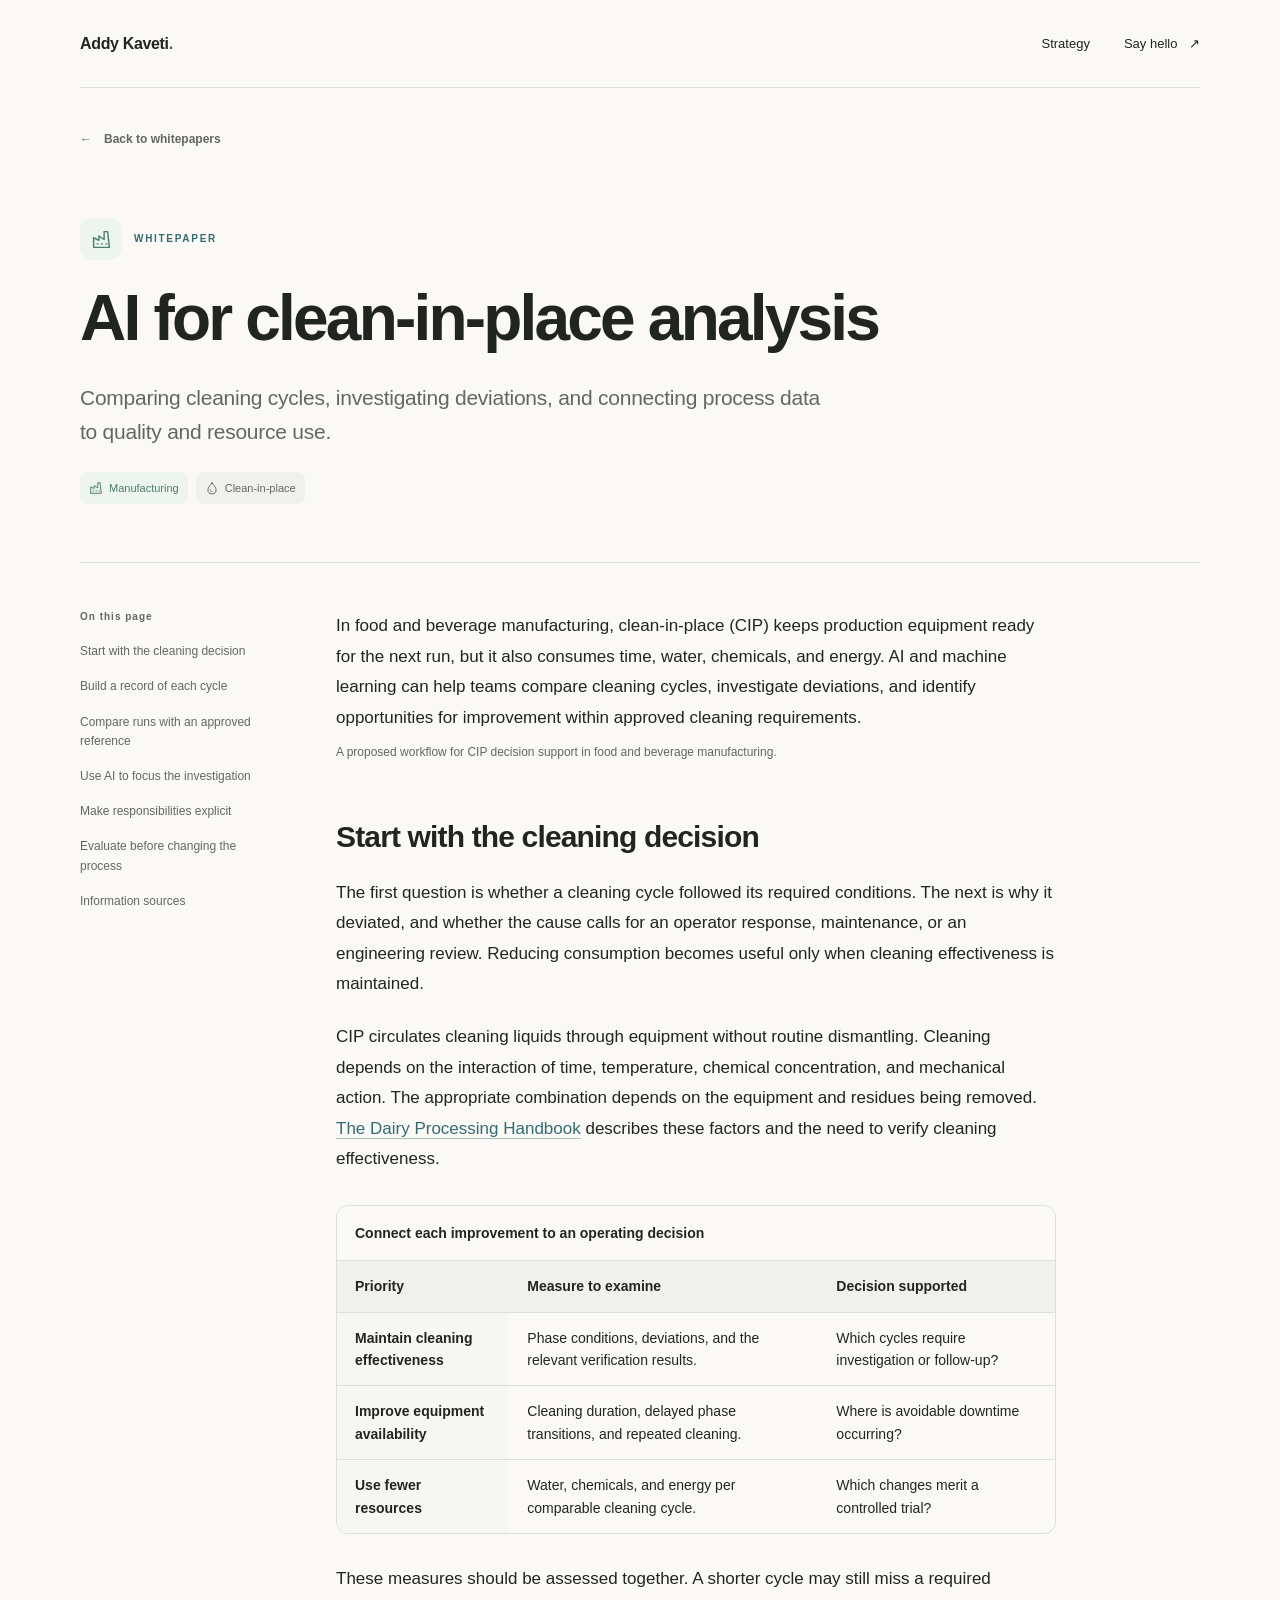
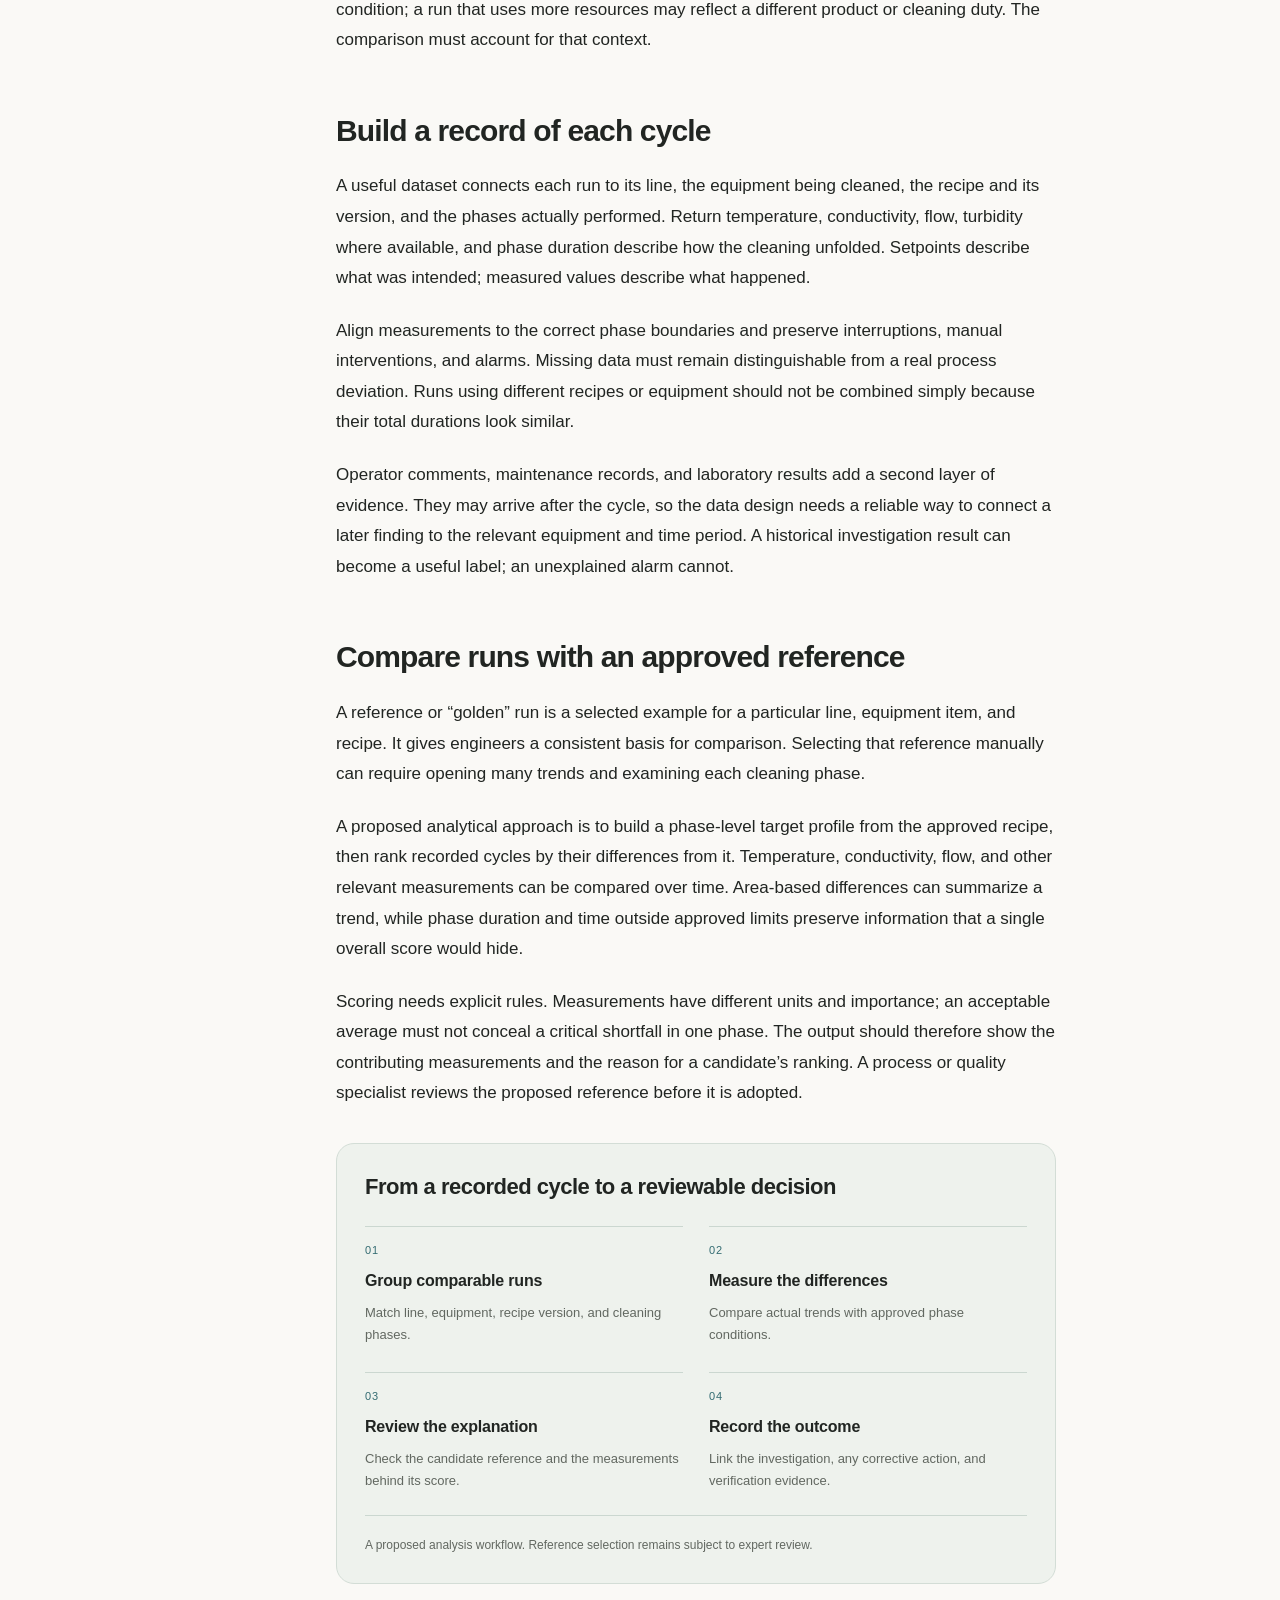
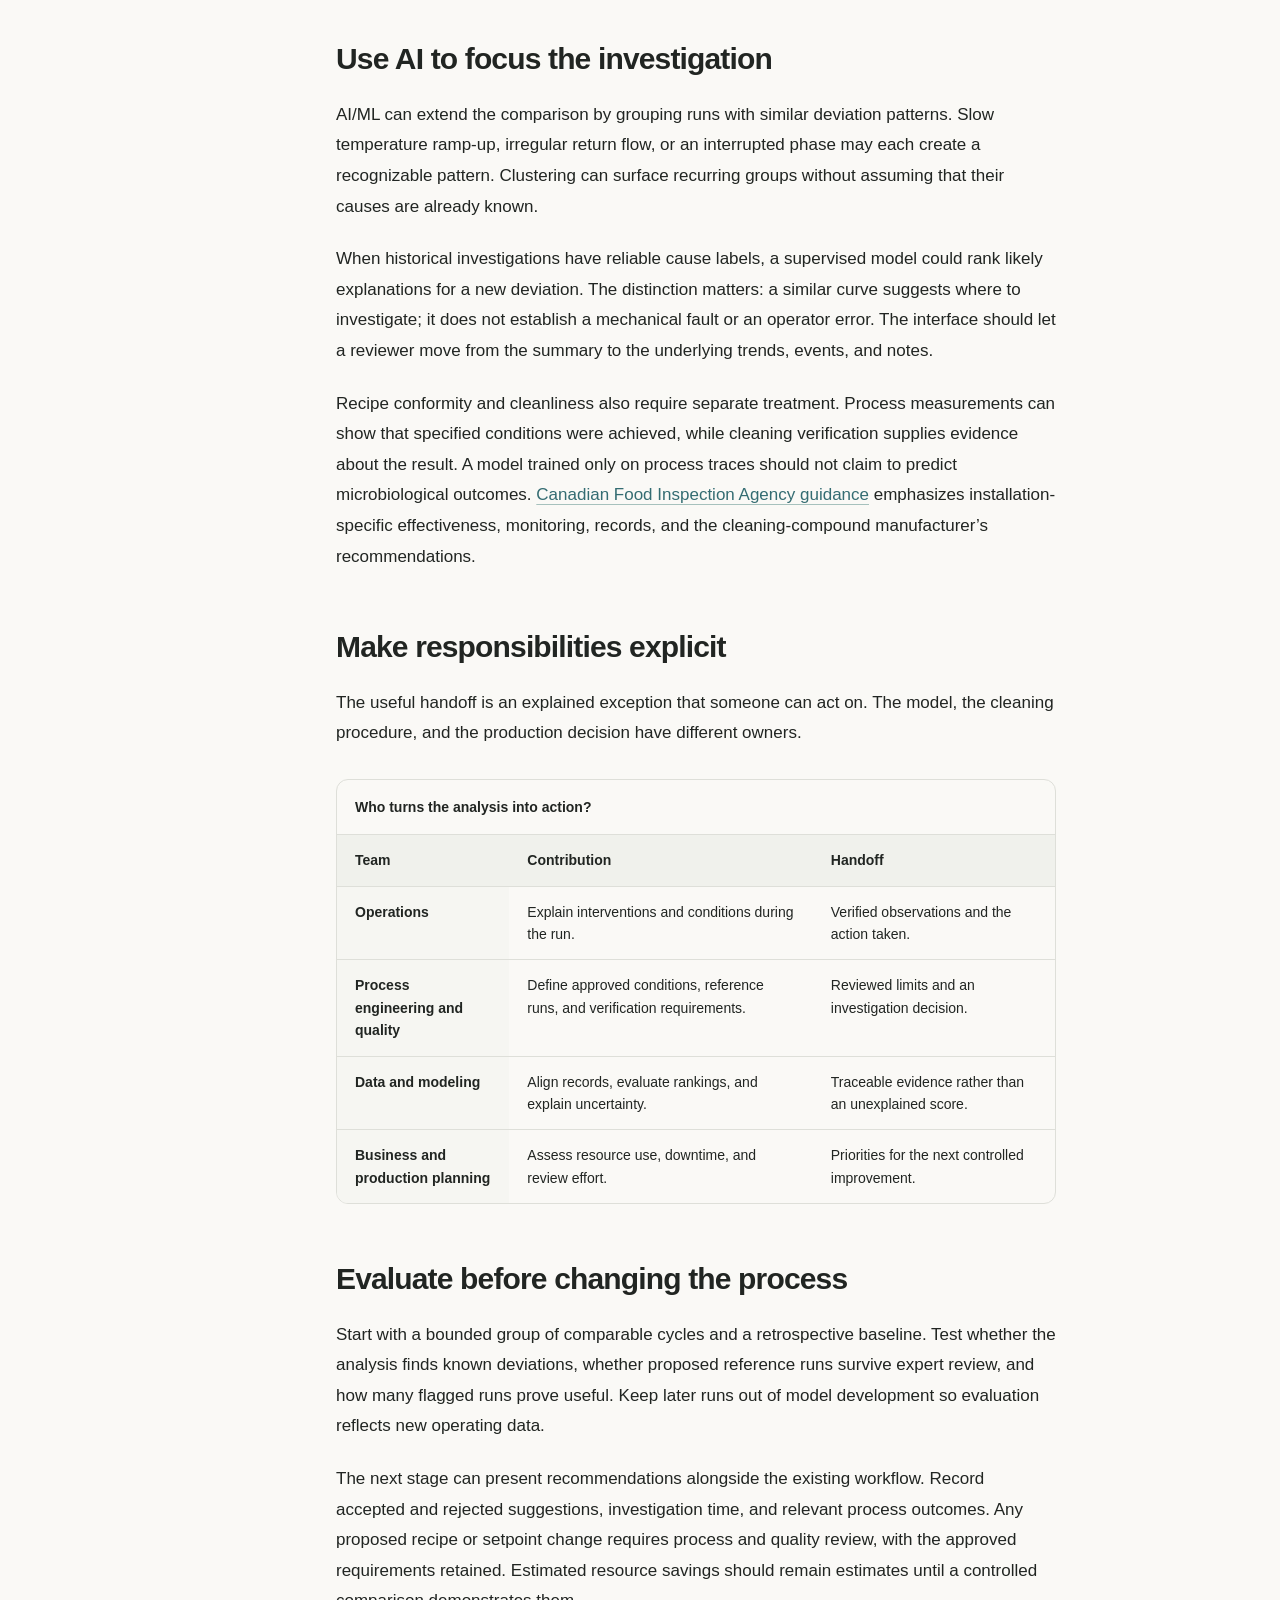
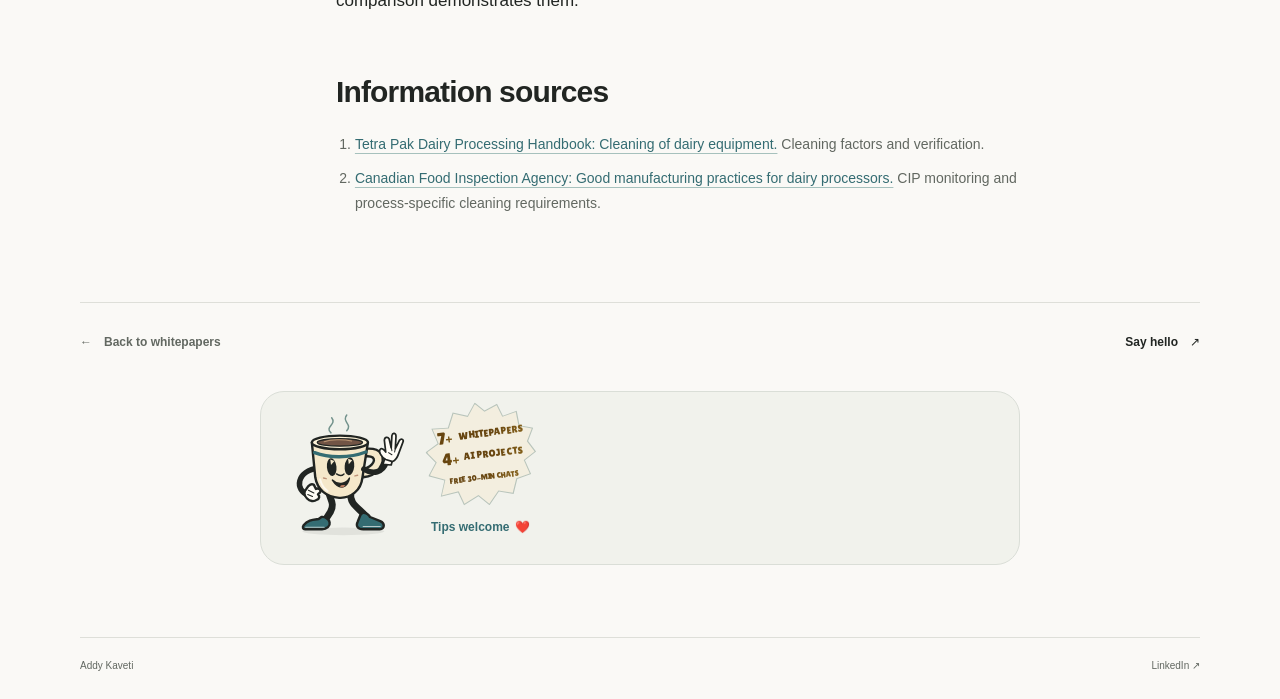
==== clean-in-place-intelligence.html @ 02771b2b "Refine gold tip lettering, hand clearance, and heart control" ====
<!doctype html>
<html lang="en">
<head>
  <meta charset="utf-8">
  <meta name="viewport" content="width=device-width, initial-scale=1">
  <title>AI for clean-in-place analysis | Addy Kaveti</title>
  <meta name="description" content="Comparing cleaning cycles, investigating deviations, and connecting process data to quality and resource use.">
  <link rel="canonical" href="https://adrkv.github.io/clean-in-place-intelligence.html">
  <meta property="og:type" content="article">
  <meta property="og:title" content="AI for clean-in-place analysis">
  <meta property="og:description" content="Comparing cleaning cycles, investigating deviations, and connecting process data to quality and resource use.">
  <meta property="og:url" content="https://adrkv.github.io/clean-in-place-intelligence.html">
  <meta property="og:site_name" content="Addy Kaveti">
  <meta name="twitter:card" content="summary">
  <link rel="icon" type="image/svg+xml" href="/assets/addy-icon.svg">
  <link rel="stylesheet" href="/article.css?v=20260927-industry-library">
  <link rel="stylesheet" href="/topics.css?v=20260928-polish">
  <link rel="stylesheet" href="/tips.css?v=20260928-gold-heart">
  <script src="/tips.js?v=20260928-polish2" defer></script>
</head>
<body>
  <a class="skip" href="#main">Skip to content</a>
  <header class="header"><a class="brand" href="/" aria-label="Addy Kaveti home">Addy Kaveti<span aria-hidden="true">.</span></a><nav aria-label="Main navigation"><a href="/#strategy">Strategy</a><a href="/#contact">Say hello <span aria-hidden="true">↗</span></a></nav></header>
  <main id="main" class="article-main wrap">
    <a class="back-link" href="/?industry=manufacturing#whitepapers"><span aria-hidden="true">←</span> Back to whitepapers</a>
    <article aria-labelledby="article-title">
      <header class="article-heading">
        <p class="eyebrow"><span class="topic-icon topic-manufacturing"><svg width="20" height="20" viewBox="0 0 24 24" fill="none" stroke="currentColor" stroke-width="1.65" stroke-linecap="round" stroke-linejoin="round" aria-hidden="true" focusable="false"><path d="M3 21V10l6 3V8l6 4V3h4l2 18H3ZM7 17h1M12 17h1M17 17h1"/></svg></span>WHITEPAPER</p>
        <h1 id="article-title">AI for clean-in-place analysis</h1>
        <p class="article-summary">Comparing cleaning cycles, investigating deviations, and connecting process data to quality and resource use.</p>

        <div class="article-tags"><a class="topic-tag topic-manufacturing" href="/?industry=manufacturing#whitepapers"><svg width="14" height="14" viewBox="0 0 24 24" fill="none" stroke="currentColor" stroke-width="1.65" stroke-linecap="round" stroke-linejoin="round" aria-hidden="true" focusable="false"><path d="M3 21V10l6 3V8l6 4V3h4l2 18H3ZM7 17h1M12 17h1M17 17h1"/></svg>Manufacturing</a><a class="topic-tag" href="/?topic=clean-in-place#whitepapers"><svg width="14" height="14" viewBox="0 0 24 24" fill="none" stroke="currentColor" stroke-width="1.65" stroke-linecap="round" stroke-linejoin="round" aria-hidden="true" focusable="false"><path d="M12 3c-3 5-7 8-7 12a7 7 0 0 0 14 0c0-4-4-7-7-12ZM9 15c0 2 1 3 3 3"/></svg>Clean-in-place</a></div>
      </header>
      <div class="reading-layout">
        <nav class="article-contents" aria-label="Article contents"><p>On this page</p><ol><li><a href="#business-priorities">Start with the cleaning decision</a></li>
<li><a href="#data-foundation">Build a record of each cycle</a></li>
<li><a href="#reference-runs">Compare runs with an approved reference</a></li>
<li><a href="#diagnosis">Use AI to focus the investigation</a></li>
<li><a href="#handoffs">Make responsibilities explicit</a></li>
<li><a href="#pilot">Evaluate before changing the process</a></li>
<li><a href="#references">Information sources</a></li></ol></nav>
        <div class="article-body">
<p class="article-intro">In food and beverage manufacturing, clean-in-place (CIP) keeps production equipment ready for the next run, but it also consumes time, water, chemicals, and energy. AI and machine learning can help teams compare cleaning cycles, investigate deviations, and identify opportunities for improvement within approved cleaning requirements.</p>
<p class="figure-note">A proposed workflow for CIP decision support in food and beverage manufacturing.</p>

<h2 id="business-priorities">Start with the cleaning decision</h2>
<p>The first question is whether a cleaning cycle followed its required conditions. The next is why it deviated, and whether the cause calls for an operator response, maintenance, or an engineering review. Reducing consumption becomes useful only when cleaning effectiveness is maintained.</p>
<p>CIP circulates cleaning liquids through equipment without routine dismantling. Cleaning depends on the interaction of time, temperature, chemical concentration, and mechanical action. The appropriate combination depends on the equipment and residues being removed. <a href="https://dairyprocessinghandbook.tetrapak.com/chapter/cleaning-dairy-equipment" target="_blank" rel="noopener noreferrer">The Dairy Processing Handbook</a> describes these factors and the need to verify cleaning effectiveness.</p>
<div class="table-scroll" role="region" aria-label="CIP business priorities and supporting measures" tabindex="0">
  <table>
    <caption><span>Connect each improvement to an operating decision</span></caption>
    <thead><tr><th scope="col">Priority</th><th scope="col">Measure to examine</th><th scope="col">Decision supported</th></tr></thead>
    <tbody>
      <tr><th scope="row">Maintain cleaning effectiveness</th><td>Phase conditions, deviations, and the relevant verification results.</td><td>Which cycles require investigation or follow-up?</td></tr>
      <tr><th scope="row">Improve equipment availability</th><td>Cleaning duration, delayed phase transitions, and repeated cleaning.</td><td>Where is avoidable downtime occurring?</td></tr>
      <tr><th scope="row">Use fewer resources</th><td>Water, chemicals, and energy per comparable cleaning cycle.</td><td>Which changes merit a controlled trial?</td></tr>
    </tbody>
  </table>
</div>
<p>These measures should be assessed together. A shorter cycle may still miss a required condition; a run that uses more resources may reflect a different product or cleaning duty. The comparison must account for that context.</p>

<h2 id="data-foundation">Build a record of each cycle</h2>
<p>A useful dataset connects each run to its line, the equipment being cleaned, the recipe and its version, and the phases actually performed. Return temperature, conductivity, flow, turbidity where available, and phase duration describe how the cleaning unfolded. Setpoints describe what was intended; measured values describe what happened.</p>
<p>Align measurements to the correct phase boundaries and preserve interruptions, manual interventions, and alarms. Missing data must remain distinguishable from a real process deviation. Runs using different recipes or equipment should not be combined simply because their total durations look similar.</p>
<p>Operator comments, maintenance records, and laboratory results add a second layer of evidence. They may arrive after the cycle, so the data design needs a reliable way to connect a later finding to the relevant equipment and time period. A historical investigation result can become a useful label; an unexplained alarm cannot.</p>

<h2 id="reference-runs">Compare runs with an approved reference</h2>
<p>A reference or “golden” run is a selected example for a particular line, equipment item, and recipe. It gives engineers a consistent basis for comparison. Selecting that reference manually can require opening many trends and examining each cleaning phase.</p>
<p>A proposed analytical approach is to build a phase-level target profile from the approved recipe, then rank recorded cycles by their differences from it. Temperature, conductivity, flow, and other relevant measurements can be compared over time. Area-based differences can summarize a trend, while phase duration and time outside approved limits preserve information that a single overall score would hide.</p>
<p>Scoring needs explicit rules. Measurements have different units and importance; an acceptable average must not conceal a critical shortfall in one phase. The output should therefore show the contributing measurements and the reason for a candidate’s ranking. A process or quality specialist reviews the proposed reference before it is adopted.</p>
<figure id="figure-1" class="visual-panel">
  <h3 class="visual-title">From a recorded cycle to a reviewable decision</h3>
  <ol class="process-flow">
    <li><span class="step-number" aria-hidden="true">01</span><strong>Group comparable runs</strong><p>Match line, equipment, recipe version, and cleaning phases.</p></li>
    <li><span class="step-number" aria-hidden="true">02</span><strong>Measure the differences</strong><p>Compare actual trends with approved phase conditions.</p></li>
    <li><span class="step-number" aria-hidden="true">03</span><strong>Review the explanation</strong><p>Check the candidate reference and the measurements behind its score.</p></li>
    <li><span class="step-number" aria-hidden="true">04</span><strong>Record the outcome</strong><p>Link the investigation, any corrective action, and verification evidence.</p></li>
  </ol>
  <figcaption class="figure-note">A proposed analysis workflow. Reference selection remains subject to expert review.</figcaption>
</figure>

<h2 id="diagnosis">Use AI to focus the investigation</h2>
<p>AI/ML can extend the comparison by grouping runs with similar deviation patterns. Slow temperature ramp-up, irregular return flow, or an interrupted phase may each create a recognizable pattern. Clustering can surface recurring groups without assuming that their causes are already known.</p>
<p>When historical investigations have reliable cause labels, a supervised model could rank likely explanations for a new deviation. The distinction matters: a similar curve suggests where to investigate; it does not establish a mechanical fault or an operator error. The interface should let a reviewer move from the summary to the underlying trends, events, and notes.</p>
<p>Recipe conformity and cleanliness also require separate treatment. Process measurements can show that specified conditions were achieved, while cleaning verification supplies evidence about the result. A model trained only on process traces should not claim to predict microbiological outcomes. <a href="https://inspection.canada.ca/en/preventive-controls/dairy-products/dairy-processors" target="_blank" rel="noopener noreferrer">Canadian Food Inspection Agency guidance</a> emphasizes installation-specific effectiveness, monitoring, records, and the cleaning-compound manufacturer’s recommendations.</p>

<h2 id="handoffs">Make responsibilities explicit</h2>
<p>The useful handoff is an explained exception that someone can act on. The model, the cleaning procedure, and the production decision have different owners.</p>
<div class="table-scroll" role="region" aria-label="Responsibilities in a CIP decision-support workflow" tabindex="0">
  <table>
    <caption><span>Who turns the analysis into action?</span></caption>
    <thead><tr><th scope="col">Team</th><th scope="col">Contribution</th><th scope="col">Handoff</th></tr></thead>
    <tbody>
      <tr><th scope="row">Operations</th><td>Explain interventions and conditions during the run.</td><td>Verified observations and the action taken.</td></tr>
      <tr><th scope="row">Process engineering and quality</th><td>Define approved conditions, reference runs, and verification requirements.</td><td>Reviewed limits and an investigation decision.</td></tr>
      <tr><th scope="row">Data and modeling</th><td>Align records, evaluate rankings, and explain uncertainty.</td><td>Traceable evidence rather than an unexplained score.</td></tr>
      <tr><th scope="row">Business and production planning</th><td>Assess resource use, downtime, and review effort.</td><td>Priorities for the next controlled improvement.</td></tr>
    </tbody>
  </table>
</div>

<h2 id="pilot">Evaluate before changing the process</h2>
<p>Start with a bounded group of comparable cycles and a retrospective baseline. Test whether the analysis finds known deviations, whether proposed reference runs survive expert review, and how many flagged runs prove useful. Keep later runs out of model development so evaluation reflects new operating data.</p>
<p>The next stage can present recommendations alongside the existing workflow. Record accepted and rejected suggestions, investigation time, and relevant process outcomes. Any proposed recipe or setpoint change requires process and quality review, with the approved requirements retained. Estimated resource savings should remain estimates until a controlled comparison demonstrates them.</p>

<h2 id="references">Information sources</h2>
<ol class="article-references">
  <li><a href="https://dairyprocessinghandbook.tetrapak.com/chapter/cleaning-dairy-equipment" target="_blank" rel="noopener noreferrer">Tetra Pak Dairy Processing Handbook: Cleaning of dairy equipment.</a> Cleaning factors and verification.</li>
  <li><a href="https://inspection.canada.ca/en/preventive-controls/dairy-products/dairy-processors" target="_blank" rel="noopener noreferrer">Canadian Food Inspection Agency: Good manufacturing practices for dairy processors.</a> CIP monitoring and process-specific cleaning requirements.</li>
</ol>

        </div>
      </div>
    </article>
    <nav class="article-end" aria-label="Article navigation"><a class="back-link" href="/?industry=manufacturing#whitepapers"><span aria-hidden="true">←</span> Back to whitepapers</a><a class="text-link" href="/#contact">Say hello <span aria-hidden="true">↗</span></a></nav>
    <div class="tips-placement">
<section class="tip-widget" id="tips" data-tip-widget aria-label="An optional thank-you">
  <div class="tip-stage">
    <svg class="tip-character" viewBox="0 0 190 200" aria-hidden="true" focusable="false" xmlns="http://www.w3.org/2000/svg">
      <ellipse cx="94" cy="178" rx="60" ry="5.5" fill="#212522" opacity=".075"/>
      <g class="cup-steam" fill="none" stroke="#73928c" stroke-width="2.2" stroke-linecap="round">
        <path d="M76 34c-10-9 9-12 1-22"/>
        <path d="M99 31c9-10-8-13 0-23"/>
      </g>
      <g class="cup-body" stroke="#212522" stroke-width="3.5" stroke-linecap="round" stroke-linejoin="round">
        <!-- Springy legs, with feet planted on the same baseline. -->
        <path d="M72 119c3 13 10 19 3 31l-11 17" fill="none" stroke-width="10"/>
        <path d="M105 121c-3 18 14 24 22 35" fill="none" stroke-width="10"/>
        <path d="M62 157c5-1 11 3 12 8 1 5-4 10-11 10H38c-3 0-4-3-2-6 6-8 14-8 22-9z" fill="#346c72"/>
        <path d="M39 172h27" fill="none" stroke="#faf9f6" stroke-width="1.5" opacity=".65"/>
        <g class="cup-toe">
          <path d="M122 151c5-1 10 3 11 6l15 6c7 3 7 11-1 12h-24c-8 0-11-5-8-11l4-10z" fill="#346c72"/>
          <path d="M123 171h25" fill="none" stroke="#faf9f6" stroke-width="1.5" opacity=".65"/>
        </g>
        <!-- The handle stays visible behind the cup. -->
        <path d="M121 58c30-5 37 12 25 29-5 7-13 11-23 12l-2-12c12-1 22-12 16-17-4-3-10-2-15-1z" fill="#f5e8ca"/>
        <!-- Rubber-hose arm and a small resting glove. -->
        <path d="M59 85C24 90 23 118 43 125" fill="none" stroke-width="8"/>
        <path d="M40 116c4-7 8-8 11-6l3 6c5-2 8 2 6 5l-3 3c3 2 2 7-2 8-4 3-10 2-14-2-5-5-5-10-1-14z" fill="#fffdf6"/>
        <path d="m43 118 8 4m-9 2 7 3" fill="none" stroke-width="1.5"/>
        <!-- Curved ceramic body and the coffee surface. -->
        <path d="M48 48h82l-8 51c-2 19-17 31-34 30-19-1-32-12-35-30z" fill="#f5e8ca"/>
        <path d="M52 63c21 8 51 8 75-1" fill="none" stroke="#346c72" stroke-width="5"/>
        <path d="M60 102c2 8 5 13 11 17" fill="none" stroke="#fffdf6" stroke-width="3" opacity=".8"/>
        <ellipse cx="89" cy="48" rx="41" ry="10" fill="#fff4d9"/>
        <ellipse cx="89" cy="48" rx="33" ry="5.5" fill="#715445" stroke-width="2"/>
        <path d="M66 47c10-3 27-4 40-1" fill="none" stroke="#bc9774" stroke-width="1.5"/>
        <g class="cup-eyes" stroke="none" fill="#212522">
          <ellipse cx="77" cy="84" rx="7" ry="13" transform="rotate(-6 77 84)"/>
          <ellipse cx="103" cy="83" rx="7" ry="13" transform="rotate(6 103 83)"/>
          <path d="m75 73 6 2-5 6zM101 72l6 2-5 6z" fill="#f5e8ca"/>
        </g>
        <path d="M84 94c4 3 8 3 11 0" fill="none" stroke-width="2"/>
        <path d="M78 103c7 7 19 7 25-3-2 13-14 20-25 3z" fill="#212522" stroke-width="2"/>
        <path d="M89 112c2-2 5-2 8-1-3 3-5 4-8 1z" fill="#ba7c61" stroke="none"/>
        <path d="m65 100 4 1m42-4 4-1" fill="none" stroke="#bf947a" stroke-width="2"/>
        <!-- A friendly, occasional wave. -->
        <g class="cup-hand">
          <path d="M124 87c13 8 28 6 33-11" fill="none" stroke-width="8"/>
          <path d="m152 80 12 1 2-8-11-3z" fill="#fffdf6" stroke-width="2.5"/>
          <path d="M156 73c-7-4-11-12-8-15 2-2 5 0 8 4l-2-17c0-5 5-6 7-2l3 13 1-18c1-5 6-4 6 1l-1 18 6-12c3-4 7-1 5 3l-6 16c-2 6-4 10-9 12z" fill="#fffdf6" stroke-width="2.5"/>
          <path d="m160 63 5 3m-1-11 1 5m5-3-1 5" fill="none" stroke-width="1.5"/>
        </g>
      </g>
    </svg>
    <div class="tip-pitch">
      <div class="tip-badge" role="img" aria-label="7-plus whitepapers, 4-plus AI projects, and free 30-minute chats">
        <span class="tip-badge-row" aria-hidden="true"><span class="tip-badge-number">7<span>+</span></span><span class="tip-badge-label">Whitepapers</span></span>
        <span class="tip-badge-row" aria-hidden="true"><span class="tip-badge-number">4<span>+</span></span><span class="tip-badge-label">AI projects</span></span>
        <span class="tip-badge-foot" aria-hidden="true">Free 30-min chats</span>
      </div>
      <div class="tip-controls">
        <a class="tip-fallback" href="https://ko-fi.com/adrkv/5?hidefeed=true" target="_blank" rel="noopener noreferrer">Tips welcome <span class="tip-heart" aria-hidden="true">❤️</span></a>
        <button class="tip-trigger" hidden type="button" aria-expanded="false" aria-controls="tip-options" aria-label="Tips welcome">
          <span>Tips welcome</span>
          <span class="tip-heart" aria-hidden="true">❤️</span>
        </button>
      </div>
    </div>
  </div>
  <div class="tip-panel" id="tip-options" hidden>
    <div class="tip-panel-heading">
      <p>One-time thank-you · USD</p>
      <button class="tip-dismiss" type="button" aria-label="Close thank-you options"><svg width="14" height="14" viewBox="0 0 14 14" fill="none" aria-hidden="true"><path d="m3 3 8 8M11 3l-8 8" stroke="currentColor" stroke-width="1.5" stroke-linecap="round"/></svg></button>
    </div>
    <p class="tip-value">If something helped, tips are welcome.</p>
    <div class="tip-amounts" role="group" aria-label="Choose a thank-you amount">
      <a class="tip-amount" data-tip-amount="5" href="https://ko-fi.com/adrkv/5?hidefeed=true" target="_blank" rel="noopener noreferrer" aria-label="Give a $5 one-time thank-you on Ko-fi (opens in a new tab)"><span class="tip-amount-value">$5</span><span class="tip-amount-label">A coffee</span></a>
      <a class="tip-amount" data-tip-amount="15" href="https://ko-fi.com/adrkv/15?hidefeed=true" target="_blank" rel="noopener noreferrer" aria-label="Give a $15 one-time thank-you on Ko-fi (opens in a new tab)"><span class="tip-amount-value">$15</span><span class="tip-amount-label">Cheers</span></a>
      <a class="tip-amount" data-tip-amount="50" href="https://ko-fi.com/adrkv/50?hidefeed=true" target="_blank" rel="noopener noreferrer" aria-label="Give a $50 one-time thank-you on Ko-fi (opens in a new tab)"><span class="tip-amount-value">$50</span><span class="tip-amount-label">That helped</span></a>
    </div>
    <p class="tip-footnote" data-tip-checkout-note>Continue on Ko-fi.</p>
  </div>
</section>
    </div>
  </main>
  <footer class="footer wrap"><a href="/">Addy Kaveti</a><a href="https://www.linkedin.com/in/adrkv/" target="_blank" rel="noopener noreferrer">LinkedIn <span aria-hidden="true">↗</span></a></footer>
</body>
</html>
---- article.css ----
:root {
  --paper: #faf9f6;
  --ink: #212522;
  --muted: #626861;
  --line: #dedfd9;
  --accent: #346c72;
  --soft: #f0f1ec;
}

* { box-sizing: border-box; }
html { scroll-padding-top: 32px; }
body {
  margin: 0;
  background: var(--paper);
  color: var(--ink);
  font-family: -apple-system, BlinkMacSystemFont, "Segoe UI", sans-serif;
  -webkit-font-smoothing: antialiased;
}
a { color: inherit; text-decoration: none; }
a:hover { color: var(--accent); }
a:focus-visible, [tabindex]:focus-visible {
  outline: 3px solid #2b7f9e;
  outline-offset: 6px;
  border-radius: 3px;
}
::selection { background: #c8dedb; }
h1, h2, h3, h4, p, figure { margin: 0; }
.wrap, .header { width: min(1120px, calc(100% - 112px)); margin-inline: auto; }
.header {
  min-height: 88px;
  display: flex;
  align-items: center;
  justify-content: space-between;
  gap: 24px;
  border-bottom: 1px solid var(--line);
}
.brand {
  display: inline-flex;
  align-items: baseline;
  padding-block: 12px;
  font-size: 16px;
  font-weight: 600;
  letter-spacing: -.35px;
  white-space: nowrap;
}
.brand > span { color: var(--accent); }
.header nav { display: flex; gap: 34px; font-size: 13px; font-weight: 500; }
.header nav a { display: inline-block; padding-block: 14px; }
.header nav a span { margin-left: 8px; }
.skip {
  position: absolute;
  top: 12px;
  left: 12px;
  padding: 12px;
  background: #fff;
  transform: translateY(-160%);
  z-index: 9;
}
.skip:focus { transform: none; }
.article-main { padding-block: 36px 72px; }
.back-link, .text-link {
  display: inline-flex;
  gap: 12px;
  align-items: center;
  font-size: 12px;
  line-height: 1.6;
  font-weight: 550;
  min-height: 32px;
}
.back-link { color: var(--muted); }
.article-heading { max-width: 890px; padding-block: 62px 58px; }
.eyebrow {
  color: var(--accent);
  font-size: 10px;
  font-weight: 600;
  letter-spacing: 1.7px;
  line-height: 1.6;
  margin-bottom: 24px;
}
h1 {
  font-size: clamp(42px, 5vw, 68px);
  font-weight: 550;
  line-height: 1.08;
  letter-spacing: -2.8px;
  text-wrap: balance;
  overflow-wrap: break-word;
}
.article-summary {
  max-width: 740px;
  color: var(--muted);
  font-size: 21px;
  line-height: 1.6;
  letter-spacing: -.25px;
  margin-top: 28px;
}
.article-affiliation { display: flex; align-items: center; gap: 14px; width: fit-content; margin-top: 22px; color: var(--muted); font-size: 12px; line-height: 1.5; }
.article-affiliation:hover > span:first-child { text-decoration: underline; text-underline-offset: 4px; }
.article-affiliation-logo { display: flex; align-items: center; width: 148px; height: 48px; flex: 0 0 148px; overflow: hidden; }
.article-affiliation-logo img { display: block; width: 100%; height: auto; mix-blend-mode: multiply; }
.article-context { max-width: 740px; margin-top: 26px; padding-left: 18px; border-left: 2px solid var(--line); color: var(--muted); font-size: 13px; line-height: 1.75; }
.article-context strong { color: var(--ink); font-weight: 550; }
.reading-layout {
  display: grid;
  grid-template-columns: 192px minmax(0, 720px);
  gap: 64px;
  align-items: start;
  border-top: 1px solid var(--line);
  padding-top: 48px;
}
.article-contents { position: sticky; top: 32px; }
.article-contents > p {
  font-size: 10px;
  font-weight: 600;
  letter-spacing: 1px;
  color: var(--muted);
  margin-bottom: 16px;
}
.article-contents ol { list-style: none; margin: 0; padding: 0; }
.article-contents li + li { margin-top: 8px; }
.article-contents a {
  display: block;
  color: var(--muted);
  font-size: 12px;
  line-height: 1.6;
  padding-block: 4px;
}
.article-contents a:hover { color: var(--accent); }
.article-body {
  grid-column: 2;
  width: 100%;
  min-width: 0;
  max-width: 720px;
  font-size: 17px;
  line-height: 1.8;
}
.article-body > :first-child { margin-top: 0; }
.article-body h2 {
  font-size: 30px;
  line-height: 1.25;
  font-weight: 550;
  letter-spacing: -.85px;
  margin: 56px 0 22px;
  text-wrap: balance;
}
.article-body h3 {
  font-size: 21px;
  line-height: 1.4;
  font-weight: 550;
  letter-spacing: -.35px;
  margin: 34px 0 14px;
}
.article-body h4 { font-size: 17px; font-weight: 600; line-height: 1.5; margin: 26px 0 12px; }
.article-body p, .article-body ul, .article-body ol { margin: 0 0 22px; }
.article-body li + li { margin-top: 8px; }
.article-body ul, .article-body ol { padding-left: 1.35em; }
.article-body li > ul, .article-body li > ol { margin-block: 10px 0; }
.article-body strong { font-weight: 600; }
.article-body a {
  color: var(--accent);
  text-decoration: underline;
  text-decoration-thickness: 1px;
  text-underline-offset: 4px;
  text-decoration-color: #a6c1bd;
  overflow-wrap: anywhere;
}
.article-body a:hover { text-decoration-color: currentColor; }
.article-body hr { margin: 40px 0; border: 0; border-top: 1px solid var(--line); }
.article-body blockquote {
  margin: 32px 0;
  padding: 2px 0 2px 24px;
  border-left: 2px solid var(--accent);
  color: var(--muted);
}
.article-body blockquote > :last-child { margin-bottom: 0; }
.article-body figure { margin: 34px 0; }
.article-body figure img, .article-body figure svg {
  display: block;
  width: 100%;
  height: auto;
  border-radius: 12px;
}
.article-body figcaption {
  font-size: 12px;
  line-height: 1.7;
  color: var(--muted);
  margin-top: 12px;
}
/* Wrap wide tables in <div class="table-scroll" role="region" aria-label="…" tabindex="0">. */
.table-scroll { overflow-x: auto; margin: 30px 0; border: 1px solid var(--line); border-radius: 12px; }
.article-body table { width: 100%; border-collapse: collapse; font-size: 14px; line-height: 1.6; text-align: left; }
.article-body caption { text-align: left; font-weight: 550; padding: 16px 18px; }
.article-body th, .article-body td { padding: 14px 18px; border-top: 1px solid var(--line); vertical-align: top; }
.article-body th { background: var(--soft); font-weight: 600; }
.article-body thead:first-child th { border-top: 0; }
.article-body sup { font-size: .7em; line-height: 0; vertical-align: super; }
.article-body code { font-size: .88em; background: var(--soft); padding: 2px 5px; border-radius: 3px; }
.article-body pre { overflow-x: auto; padding: 20px; background: var(--soft); border-radius: 12px; font-size: 13px; line-height: 1.7; }
.article-body pre code { padding: 0; background: transparent; font-size: inherit; }
.article-body .footnotes {
  border-top: 1px solid var(--line);
  margin-top: 48px;
  padding-top: 24px;
  font-size: 12px;
  line-height: 1.8;
  color: var(--muted);
}
.article-body .footnotes h2 { font-size: 18px; letter-spacing: -.2px; margin: 0 0 16px; }
/* Reading figures use live text so they remain clear on phones and in print. */
.article-body .visual-panel { padding: 28px; border: 1px solid #d3ddd6; border-radius: 18px; background: #eef2ed; }
.article-body .visual-title { margin: 0 0 24px; font-size: 22px; line-height: 1.35; letter-spacing: -.5px; }
.article-body .figure-note { font-size: 12px; line-height: 1.7; color: var(--muted); }
.article-body p.figure-note { margin-top: -14px; }
.article-body .process-flow { display: grid; grid-template-columns: repeat(2, minmax(0, 1fr)); gap: 26px; list-style: none; padding: 0; margin: 0; }
.process-flow li { position: relative; min-width: 0; border-top: 1px solid #cbd7d0; padding-top: 15px; }
.article-body .process-flow li + li { margin-top: 0; }
.step-number { display: block; font-size: 11px; line-height: 1.5; letter-spacing: 1px; color: var(--accent); margin-bottom: 12px; }
.process-flow strong { display: block; font-size: 16px; line-height: 1.4; letter-spacing: -.2px; }
.article-body .process-flow p { margin: 9px 0 0; font-size: 13px; line-height: 1.7; color: var(--muted); }
.article-body .visual-panel figcaption { padding-top: 19px; margin-top: 23px; border-top: 1px solid #cbd7d0; }
.decision-pair { display: grid; grid-template-columns: repeat(2, minmax(0, 1fr)); gap: 20px; margin: 32px 0; }
.decision-pair section { padding: 24px; border: 1px solid var(--line); border-radius: 16px; background: #fff; }
.visual-kicker { display: block; font-size: 9px; line-height: 1.6; letter-spacing: 1.2px; font-weight: 600; color: var(--accent); margin-bottom: 12px; }
.article-body .decision-pair h3 { font-size: 20px; margin: 0 0 13px; }
.article-body .decision-pair p { font-size: 14px; line-height: 1.75; color: var(--muted); margin: 0; }
.model-input { background: #fff; border: 1px solid #cbd7d0; border-radius: 10px; text-align: center; padding: 16px; font-size: 15px; font-weight: 550; line-height: 1.6; }
.model-outputs { display: grid; grid-template-columns: repeat(2, minmax(0, 1fr)); gap: 22px; padding-top: 32px; }
.model-outputs > div { position: relative; border: 1px solid #cbd7d0; background: #fff; padding: 22px; border-radius: 10px; }
.model-outputs > div::before { content: ""; position: absolute; height: 32px; width: 1px; background: var(--accent); top: -33px; left: 50%; }
.model-outputs > div::after { content: ""; position: absolute; top: -8px; left: calc(50% - 3px); width: 6px; height: 6px; border-right: 1px solid var(--accent); border-bottom: 1px solid var(--accent); transform: rotate(45deg); }
.model-outputs strong { display: block; font-size: 18px; line-height: 1.4; }
.article-body .model-outputs p { font-size: 13px; line-height: 1.7; margin: 10px 0 0; color: var(--muted); }
.article-body .pilot-list { padding-left: 1.4em; }
.article-body .pilot-list li { padding-left: 6px; }
.article-body .pilot-list li + li { margin-top: 16px; }
.article-references { font-size: 14px; line-height: 1.8; color: var(--muted); }
.article-body tbody th { background: #f6f6f2; width: 24%; }
.article-body table { min-width: 560px; }
.article-end {
  display: flex;
  justify-content: space-between;
  align-items: center;
  gap: 20px;
  border-top: 1px solid var(--line);
  margin-top: 64px;
  padding-top: 24px;
}
.footer {
  border-top: 1px solid var(--line);
  display: flex;
  justify-content: space-between;
  align-items: center;
  gap: 20px;
  padding-block: 22px 28px;
  color: var(--muted);
  font-size: 10px;
}

@media (max-width: 1100px) {
  .wrap, .header { width: calc(100% - 64px); }
  .reading-layout { grid-template-columns: 160px minmax(0, 720px); gap: 40px; }
}
@media (max-width: 900px) {
  .reading-layout { display: block; padding-top: 32px; }
  .article-heading, .article-body, .article-contents { max-width: 720px; margin-inline: auto; }
  .article-contents { position: static; margin-bottom: 40px; padding-bottom: 24px; border-bottom: 1px solid var(--line); }
  .article-contents ol { display: flex; flex-wrap: wrap; column-gap: 24px; row-gap: 2px; }
  .article-contents li + li { margin-top: 0; }
}
@media (max-width: 600px) {
  .wrap, .header { width: calc(100% - 40px); }
  .header { min-height: 74px; }
  .brand { font-size: 14px; }
  .header nav { gap: 20px; font-size: 12px; }
  .header nav a span { margin-left: 4px; }
  .article-main { padding-block: 23px 48px; }
  .article-heading { padding-block: 40px 36px; }
  .eyebrow { margin-bottom: 19px; font-size: 9px; }
  h1 { font-size: clamp(35px, 8.6vw, 48px); letter-spacing: -1.5px; line-height: 1.13; }
  .article-summary { font-size: 18px; line-height: 1.65; margin-top: 23px; }
  .article-body { font-size: 16px; line-height: 1.8; }
  .article-body h2 { font-size: 26px; letter-spacing: -.65px; margin-top: 42px; }
  .article-body h3 { font-size: 20px; }
  .article-body th, .article-body td { padding: 12px; }
  .article-body table { font-size: 13px; }
  .article-body caption span { display: block; max-width: calc(100vw - 78px); }
  .article-contents { margin-bottom: 32px; }
  .article-end { margin-top: 44px; gap: 18px; }
  .article-end .back-link, .article-end .text-link { font-size: 11px; gap: 8px; }
  .article-body .visual-panel { padding: 23px 21px; }
  .article-body .visual-title { font-size: 21px; }
  .decision-pair, .model-outputs, .article-body .process-flow { grid-template-columns: 1fr; }
  .decision-pair { gap: 14px; }
  .model-outputs { gap: 14px; padding: 24px 0 0 16px; margin-left: 12px; border-left: 1px solid var(--accent); }
  .model-outputs > div::before { height: 1px; width: 16px; left: -17px; top: 32px; }
  .model-outputs > div::after { left: -8px; top: 29px; transform: rotate(-45deg); }
  .article-body .process-flow { gap: 20px; }
  .article-body .process-flow li { padding-left: 35px; padding-top: 17px; }
  .process-flow .step-number { position: absolute; left: 0; top: 17px; }
  .table-scroll::before { content: "Scroll sideways to read the full table →"; display: block; padding: 10px 12px; font-size: 11px; color: var(--muted); background: var(--soft); width: 100%; position: sticky; left: 0; }
}
@media (prefers-reduced-motion: reduce) {
  html { scroll-behavior: auto; }
  *, *::before, *::after { animation: none !important; transition: none !important; }
}
@media print {
  @page { margin: 20mm; }
  body { background: #fff; color: #000; font-size: 11pt; }
  .wrap, .header { width: 100%; }
  .header { min-height: 0; padding-bottom: 12pt; }
  .header nav, .skip, .back-link, .article-contents, .article-end, .footer { display: none; }
  .brand { font-size: 11pt; padding: 0; }
  .brand > span { color: #000; }
  .article-main { padding: 0; }
  .article-heading { max-width: none; padding-block: 24pt; }
  .eyebrow { color: #444; font-size: 8pt; margin-bottom: 14pt; }
  h1 { font-size: 28pt; line-height: 1.15; letter-spacing: -.8pt; }
  .article-summary { font-size: 12pt; line-height: 1.6; color: #333; margin-top: 15pt; max-width: none; }
  .reading-layout { display: block; padding-top: 22pt; }
  .article-body { max-width: none; font-size: 11pt; line-height: 1.65; }
  .article-body h2 { font-size: 18pt; margin: 25pt 0 13pt; }
  .article-body h3 { font-size: 13pt; margin: 18pt 0 9pt; }
  .article-body h2, .article-body h3, .article-body h4 { break-after: avoid; }
  .article-body p, .article-body li { orphans: 3; widows: 3; }
  .article-body figure, .article-body tr { break-inside: avoid; }
  .article-body figcaption { font-size: 9pt; }
  .article-body a { color: #000; text-decoration-color: #aaa; }
  .article-body table { font-size: 9pt; }
  .table-scroll { overflow: visible; border-radius: 0; }
  .article-body pre { white-space: pre-wrap; }
  .article-body .footnotes { font-size: 9pt; }
  .article-body table { min-width: 0; }
  .article-body .visual-panel, .decision-pair section { background: #fff; break-inside: avoid; }
  .table-scroll::before { display: none; }
}

/* Multiple input groups feed a single decision. */
.model-outputs.model-inputs { padding: 0; margin: 0; border: 0; }
.model-inputs > div::before, .model-inputs > div::after { display: none; }
.model-result { position: relative; margin-top: 32px; }
.model-result::before { content: ""; position: absolute; width: 1px; height: 32px; top: -33px; left: 50%; background: var(--accent); }
.model-result::after { content: ""; position: absolute; width: 6px; height: 6px; left: calc(50% - 3px); top: -8px; border-right: 1px solid var(--accent); border-bottom: 1px solid var(--accent); transform: rotate(45deg); }
---- topics.css ----
/* Small, consistent accents for the whitepaper taxonomy. */
.topic-power-grid{--topic-ink:#a26716;--topic-soft:#fcf3df}
.topic-life-sciences{--topic-ink:#7760a3;--topic-soft:#f2edf9}
.topic-data-centers{--topic-ink:#3e739d;--topic-soft:#eaf3fa}
.topic-manufacturing{--topic-ink:#4d8066;--topic-soft:#edf5ee}
.topic-automotive-ev{--topic-ink:#ac6051;--topic-soft:#fbefea}
.topic-icon{display:inline-flex;align-items:center;justify-content:center;width:38px;height:38px;flex:none;border-radius:12px;background:var(--topic-soft,#f0f1ec);color:var(--topic-ink,#346c72)}
.topic-icon svg{display:block;width:21px;height:21px}
.topic-tag{display:inline-flex;align-items:center;gap:6px;max-width:100%;min-height:32px;padding:5px 9px;border-radius:8px;font-size:10px;font-weight:500;line-height:1.5;color:var(--topic-ink,#626861);background:var(--topic-soft,#f0f1ec)}
.topic-tag svg{display:block;width:14px;height:14px;flex:none}
.topic-tag:hover{text-decoration:underline;text-underline-offset:3px}
.article-tags{display:flex;flex-wrap:wrap;gap:8px;margin-top:24px}
.article-tags .topic-tag{font-size:11px}
.article-heading>.eyebrow{display:flex;align-items:center;gap:12px}
.article-heading>.eyebrow .topic-icon{width:42px;height:42px}
@media print{.topic-icon,.topic-tag{color:#333;background:#fff;border:1px solid #ddd}.article-tags{margin-top:12pt}}

/* Keep the topic selector's chevron comfortably inside its right edge. */
.whitepaper-controls select{appearance:none;-webkit-appearance:none;padding-right:42px;background-image:url("data:image/svg+xml,%3Csvg xmlns='http://www.w3.org/2000/svg' width='12' height='8' viewBox='0 0 12 8' fill='none'%3E%3Cpath d='m2 2 4 4 4-4' stroke='%23626861' stroke-width='1.5' stroke-linecap='round' stroke-linejoin='round'/%3E%3C/svg%3E");background-repeat:no-repeat;background-position:right 14px center;background-size:12px 8px}
@media(max-width:760px){.whitepaper-controls select{padding-right:40px;background-position:right 13px center}}

.publication-record{display:flex;align-items:center;gap:20px;margin-top:24px;padding:20px 0;border-top:1px solid var(--line,#d8dcd5);font-size:12px;line-height:1.6}.publication-record-kind{flex:none;color:var(--muted,#626861);font-size:10px;letter-spacing:.08em;text-transform:uppercase}.publication-record h3{font-size:14px;letter-spacing:-.02em;font-weight:550;margin:0 0 3px}.publication-record p{margin:0;color:var(--muted,#626861);font-size:11px}.publication-record>a{margin-left:auto;flex:none;color:var(--teal,#346c72);font-size:12px}.publication-record>a:hover{text-decoration:underline;text-underline-offset:3px}@media(max-width:760px){.publication-record{align-items:flex-start;flex-wrap:wrap;gap:7px 16px}.publication-record-kind{width:100%}.publication-record>div{flex:1;min-width:200px}.publication-record>a{margin-left:0}}
---- tips.css ----
@font-face { font-family: "Lilita One"; src: url("lilita-one.ttf") format("truetype"); font-style: normal; font-weight: 400; font-display: swap; }
/* Shared optional thank-you widget. Inline, accessible and hidden in print. */
.tips-placement { margin-block: 32px 0; }
.tip-widget {
  --tip-paper: #faf9f6;
  --tip-ink: #212522;
  --tip-muted: #626861;
  --tip-accent: #346c72;
  --tip-line: #daded7;
  width: 100%;
  max-width: 760px;
  margin-inline: auto;
  color: var(--tip-ink);
  font-family: -apple-system, BlinkMacSystemFont, "Segoe UI", sans-serif;
  -webkit-font-smoothing: antialiased;
}
.tip-widget *, .tip-widget *::before, .tip-widget *::after { box-sizing: border-box; }
.tip-widget button { font: inherit; }
.tip-stage {
  display: grid;
  grid-template-columns: 130px minmax(0, 1fr);
  align-items: center;
  gap: 22px;
  padding: 16px 28px 16px 18px;
  border: 1px solid var(--tip-line);
  border-radius: 24px;
  background: #f1f2ec;
}
.tip-character { display: block; width: 130px; height: 140px; overflow: visible; }
.tip-character .cup-body { transform-origin: 95px 145px; animation: tip-bob 4.8s ease-in-out infinite; }
.tip-character .cup-hand { transform-origin: 124px 87px; animation: tip-wave 4.8s ease-in-out infinite; }
.tip-character .cup-eyes { transform-origin: 89px 77px; animation: tip-blink 6.4s linear infinite; }
.tip-character .cup-steam { animation: tip-steam 4.8s ease-in-out infinite; }
.tip-character .cup-toe { transform-origin: 135px 160px; animation: tip-tap 4.8s ease-in-out infinite; }
.tip-value { color: var(--tip-muted); font-size: 12px; line-height: 1.6; letter-spacing: 0; }
.tip-panel > .tip-value { margin: 0 0 18px; }
.tip-controls { align-self: center; }
.tip-trigger, .tip-fallback {
  display: inline-grid;
  grid-template-columns: 1fr;
  align-items: center;
  justify-items: center;
  min-width: 134px;
  min-height: 46px;
  padding: 12px 20px;
  border: 1px solid var(--tip-accent);
  border-radius: 28px;
  background: transparent;
  color: var(--tip-accent);
  font-size: 12px !important;
  font-weight: 550 !important;
  cursor: pointer;
  transition: background .2s, color .2s, transform .2s;
}
/* One disclosure control; the amounts are the checkout actions. */
.tip-trigger { display: inline-flex; justify-content: center; gap: 6px; border-color: transparent; white-space: nowrap; }
.tip-heart { flex: 0 0 auto; font-size: 12px; line-height: 1; }
.tip-trigger:hover, .tip-trigger:focus-visible { background: #edf3ee; color: var(--tip-accent); }
.tip-widget button:focus-visible, .tip-widget a:focus-visible { outline: 3px solid #468a92; outline-offset: 4px; }
.tip-panel { margin: 12px 0 0; padding: 25px 28px 22px; border: 1px solid var(--tip-line); border-radius: 20px; background: #fffefa; animation: tip-reveal .22s ease-out; }
.tip-panel[hidden] { display: none; }
.tip-panel-heading { display: flex; align-items: center; justify-content: space-between; gap: 16px; margin-bottom: 17px; }
.tip-panel-heading p { margin: 0; color: var(--tip-muted); font-size: 12px; line-height: 1.6; }
.tip-dismiss { display: grid; place-items: center; flex-shrink: 0; width: 36px; height: 36px; margin: -7px -7px -7px 0; padding: 0; border: 0; border-radius: 50%; background: transparent; color: var(--tip-muted); cursor: pointer; }
.tip-dismiss:hover { background: #f0f1ec; }
.tip-amounts { display: grid; grid-template-columns: repeat(3, minmax(0, 1fr)); gap: 10px; }
.tip-amount { display: flex; flex-direction: column; align-items: flex-start; gap: 7px; min-width: 0; padding: 20px 18px 18px; border: 1px solid var(--tip-line); border-radius: 13px; background: transparent; color: var(--tip-ink); text-align: left; cursor: pointer; transition: border-color .2s, background .2s; }
.tip-amount:hover { background: #edf3ee; border-color: #71938a; }
.tip-amount-value { font-size: 27px; font-weight: 520; letter-spacing: -1px; line-height: 1.1; }
.tip-amount-label { color: var(--tip-muted); font-size: 11px; line-height: 1.5; }
.tip-footnote { margin: 16px 0 0; color: var(--tip-muted); font-size: 10px; line-height: 1.65; }
@keyframes tip-bob { 0%, 100% { transform: translateY(0) rotate(-1deg); } 50% { transform: translateY(-3px) rotate(1deg); } }
@keyframes tip-wave { 0%, 55%, 100% { transform: rotate(0deg); } 62%, 77% { transform: rotate(-9deg); } 69%, 84% { transform: rotate(3deg); } }
@keyframes tip-blink { 0%, 44%, 48%, 100% { transform: scaleY(1); } 46% { transform: scaleY(.08); } }
@keyframes tip-steam { 0%, 100% { transform: translateY(1px); opacity: .5; } 50% { transform: translateY(-3px); opacity: .9; } }
@keyframes tip-tap { 0%, 65%, 100% { transform: rotate(0deg); } 72%, 86% { transform: rotate(-7deg); } 79%, 93% { transform: rotate(0deg); } }
@keyframes tip-reveal { from { opacity: 0; transform: translateY(-5px); } to { opacity: 1; transform: translateY(0); } }
@media (max-width: 620px) {
  .tip-stage { grid-template-columns: 104px minmax(0, 1fr); gap: 8px 16px; padding: 21px 21px 23px 12px; }
  .tip-character { grid-row: 1 / 3; width: 104px; height: 126px; }
  .tip-controls { grid-column: 2; align-self: start; margin-top: 6px; }
  .tip-trigger, .tip-fallback { min-width: 126px; padding-inline: 16px; }
  .tip-panel { padding: 21px 20px; }
  .tip-amount { padding: 18px 14px 15px; }
}
@media (max-width: 370px) {
  .tip-stage { grid-template-columns: 88px minmax(0, 1fr); gap: 6px 10px; padding: 18px 16px 20px 8px; border-radius: 20px; }
  .tip-character { width: 88px; height: 138px; }
  .tip-panel { padding: 19px 15px; }
  .tip-amounts { gap: 7px; }
  .tip-amount { padding: 17px 10px 14px; }
  .tip-amount-value { font-size: 25px; }
  .tip-amount-label { font-size: 10px; }
}
@media (prefers-reduced-motion: reduce) {
  .tip-widget *, .tip-widget *::before, .tip-widget *::after { animation: none !important; transition: none !important; }
}

.tip-widget [hidden] { display: none !important; }
.tip-widget a { text-decoration: none; }
.tip-fallback { text-decoration: none; gap: 8px; display: inline-flex; }
.tip-fallback:hover { background: var(--tip-accent); color: #fff; }
/* A small, movable companion in the homepage header. */
.tip-dock-slot { flex: 0 0 auto; width: 177px; height: 70px; display: flex; align-items: center; }
.tip-dock-slot + .brand { margin-left: auto; }
.tip-widget--dock { position: relative; width: 177px; margin: 0; z-index: 80; }
.tip-widget--dock .tip-stage { display: flex; gap: 5px; padding: 0; border: 0; border-radius: 40px; background: transparent; }
.tip-widget--dock.is-moved .tip-stage { background: #faf9f6; box-shadow: 0 3px 18px #21252214; }
.tip-move { display: grid; place-items: center; flex: 0 0 64px; width: 64px; height: 68px; padding: 0; border: 0; border-radius: 50%; background: transparent; color: inherit; cursor: grab; touch-action: none; user-select: none; -webkit-user-select: none; }
.tip-widget--dock.is-dragging .tip-move { cursor: grabbing; }
.tip-widget--dock .tip-character { width: 62px; height: 66px; pointer-events: none; }
.tip-widget--dock .tip-controls { margin: 0; align-self: center; }
.tip-widget--dock .tip-trigger, .tip-widget--dock .tip-fallback { min-width: 100px; min-height: 40px; padding: 10px 8px; border-color: transparent; font-size: 11px !important; }
.tip-widget--dock .tip-trigger:not(:hover):not(:focus-visible):not([aria-expanded="true"]) { color: var(--tip-muted); }
.tip-widget--dock .tip-panel { position: fixed; width: min(340px, calc(100vw - 24px)); max-height: calc(100dvh - 24px); overflow-y: auto; margin: 0; padding: 22px; box-shadow: 0 16px 50px #2125221a; z-index: 81; }
.tip-widget--dock .tip-panel-heading { margin-bottom: 15px; }
.tip-widget--dock .tip-value { margin: 0 0 20px; max-width: 34ch; }
.tip-widget--dock .tip-amount { padding: 17px 12px 15px; }
.tip-widget--dock .tip-amount-value { font-size: 25px; }
.tip-widget--dock .tip-amount-label { font-size: 10px; }
.tip-panel-footer { display: flex; align-items: baseline; justify-content: space-between; gap: 10px; }
.tip-reset { padding: 8px 0; border: 0; background: transparent; color: var(--tip-accent); font-size: 10px !important; cursor: pointer; }
.tip-reset:hover { text-decoration: underline; }
.tip-sr-only { position: absolute; width: 1px; height: 1px; padding: 0; margin: -1px; overflow: hidden; clip: rect(0,0,0,0); white-space: nowrap; border: 0; }
@media (max-width: 370px) {
  .tip-dock-slot, .tip-widget--dock { width: 162px; }
  .tip-widget--dock .tip-stage { gap: 0; }
  .tip-move { flex-basis: 58px; width: 58px; }
  .tip-widget--dock .tip-character { width: 56px; height: 62px; }
  .tip-widget--dock .tip-panel { padding: 19px; }
}
@media print { .tips-placement, .tip-widget { display: none !important; } }

/* A small retro sticker, tucked beside the cup like a spoken aside. */
.tip-pitch { position: relative; z-index: 1; display: flex; flex-direction: column; align-items: center; justify-self: start; gap: 0; margin-left: -6px; }
.tip-badge {
  --sticker-shape: polygon(50% 0%, 58% 9%, 70% 4%, 74% 16%, 87% 13%, 88% 27%, 100% 31%, 94% 43%, 100% 54%, 89% 61%, 93% 75%, 80% 78%, 75% 92%, 62% 88%, 52% 100%, 43% 90%, 29% 97%, 25% 84%, 9% 86%, 14% 71%, 0% 65%, 8% 53%, 0% 42%, 12% 35%, 8% 20%, 23% 21%, 29% 7%, 42% 12%);
  position: relative; isolation: isolate; display: flex; flex-direction: column; align-items: center; justify-content: center; gap: 4px;
  width: 110px; height: 104px; padding: 16px 8px;
  border: 0; border-radius: 0; background: transparent; color: #775719;
  filter: none; transform: translateY(-7px) rotate(-7deg);
  font-family: "Lilita One", "Arial Rounded MT Bold", sans-serif; font-weight: 400; line-height: 1; text-transform: uppercase; -webkit-font-smoothing: antialiased;
}
.tip-badge::before, .tip-badge::after { content: ""; position: absolute; pointer-events: none; clip-path: var(--sticker-shape); }
.tip-badge::before { inset: 0; z-index: -2; background: #b8c4bb; }
.tip-badge::after { inset: 1.5px; z-index: -1; background: #f3eedf; }
.tip-badge-row { display: flex; align-items: center; justify-content: center; gap: 3px; white-space: nowrap; }
.tip-badge-number { display: inline-flex; justify-content: center; align-items: baseline; min-width: 21px; font-size: 17px; line-height: 1; color: inherit; }
.tip-badge-number > span { display: inline-block; font-size: .7em; line-height: 1; }
.tip-badge-label { font-size: 10px; letter-spacing: .1px; }
.tip-badge-foot { margin-top: 1px; padding-top: 4px; border-top: 0; font-family: "Lilita One", "Arial Rounded MT Bold", sans-serif; font-size: 8px; line-height: 1.2; font-weight: 400; letter-spacing: -.1px; text-align: center; white-space: nowrap; color: inherit; }
.tip-pitch .tip-controls { margin: -6px 0 0; }
.tip-pitch .tip-trigger, .tip-pitch .tip-fallback { min-width: 110px; min-height: 40px; padding: 8px 6px; border: 0; }
.header:has(.tip-dock-slot) { height: 138px; }
.tip-dock-slot, .tip-widget--dock { width: 210px; }
.tip-dock-slot { height: 126px; }
.tip-widget--dock .tip-stage { gap: 0; border-radius: 20px; }
.tip-widget--dock.is-moved .tip-stage { padding: 0; }
.tip-widget--dock .tip-move { flex: 0 0 110px; width: 110px; height: 120px; }
.tip-widget--dock .tip-character { width: 110px; height: 120px; }
.tip-widget--dock .tip-pitch { margin-left: -6px; transform: translateY(8px); }
.tip-widget--dock .tip-badge { width: 96px; height: 92px; padding: 14px 6px; gap: 3px; }
.tip-widget--dock .tip-badge-number { min-width: 19px; font-size: 14.5px; }
.tip-widget--dock .tip-badge-label { font-size: 9px; }
.tip-widget--dock .tip-badge-foot { font-size: 7.5px; padding-top: 3px; }
.tip-widget--dock .tip-trigger, .tip-widget--dock .tip-fallback { min-width: 100px; min-height: 36px; padding: 6px 4px; }
@media (max-width: 620px) {
  .tip-stage { grid-template-columns: 112px minmax(0, 1fr); gap: 0; padding: 20px 20px 18px 12px; }
  .tip-stage > .tip-character { grid-row: auto; width: 112px; height: 126px; }
  .tip-badge { width: 98px; height: 94px; padding: 14px 6px; gap: 3px; }
  .tip-badge-number { min-width: 20px; font-size: 15px; }
  .tip-badge-label { font-size: 9px; }
  .tip-badge-foot { font-size: 7.5px; }
  .header:has(.tip-dock-slot) { height: 130px; }
  .tip-dock-slot, .tip-widget--dock { width: 190px; }
  .tip-dock-slot { height: 120px; }
  .tip-widget--dock .tip-move { flex-basis: 102px; width: 102px; height: 114px; }
  .tip-widget--dock .tip-character { width: 102px; height: 114px; }
  .tip-widget--dock .tip-pitch { margin-left: -10px; }
  .tip-widget--dock .tip-badge { width: 90px; height: 84px; padding-inline: 5px; }
  .tip-widget--dock .tip-badge-number { min-width: 17px; font-size: 13px; }
  .tip-widget--dock .tip-badge-label { font-size: 8.5px; letter-spacing: -.1px; }
  .tip-widget--dock .tip-badge-foot { font-size: 7.5px; }
  .tip-widget--dock .tip-trigger, .tip-widget--dock .tip-fallback { min-width: 96px; }
}

/* A restrained gold glint, with dark tones that remain legible on cream. */
@supports ((background-clip: text) or (-webkit-background-clip: text)) {
  .tip-badge-number, .tip-badge-label, .tip-badge-foot {
    background-image: linear-gradient(110deg, #674510 20%, #87631c 43%, #775719 52%, #674510 70%);
    background-size: 250% 100%;
    background-clip: text;
    -webkit-background-clip: text;
    -webkit-text-fill-color: transparent;
    animation: tip-gold-glint 9s ease-in-out infinite;
  }
}
@keyframes tip-gold-glint { 0%, 65% { background-position: 100% 50%; } 88%, 100% { background-position: 0% 50%; } }
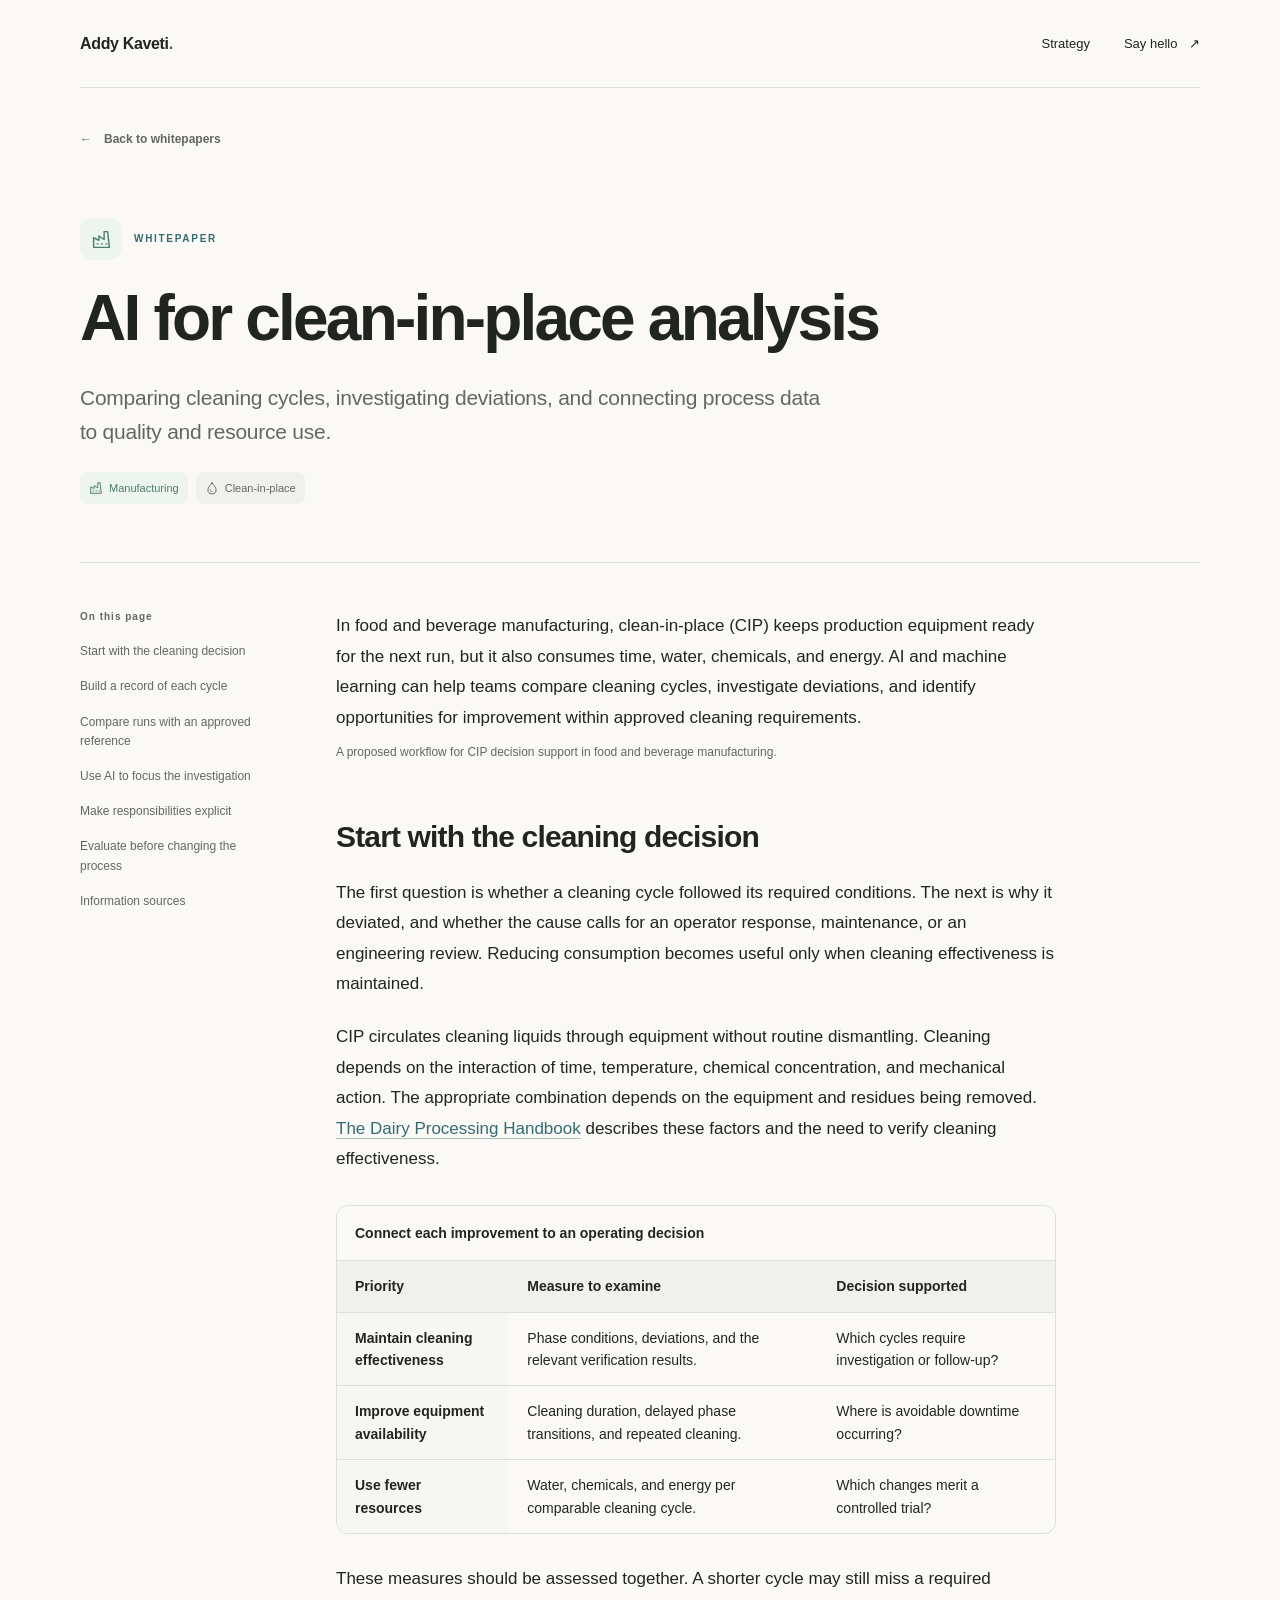
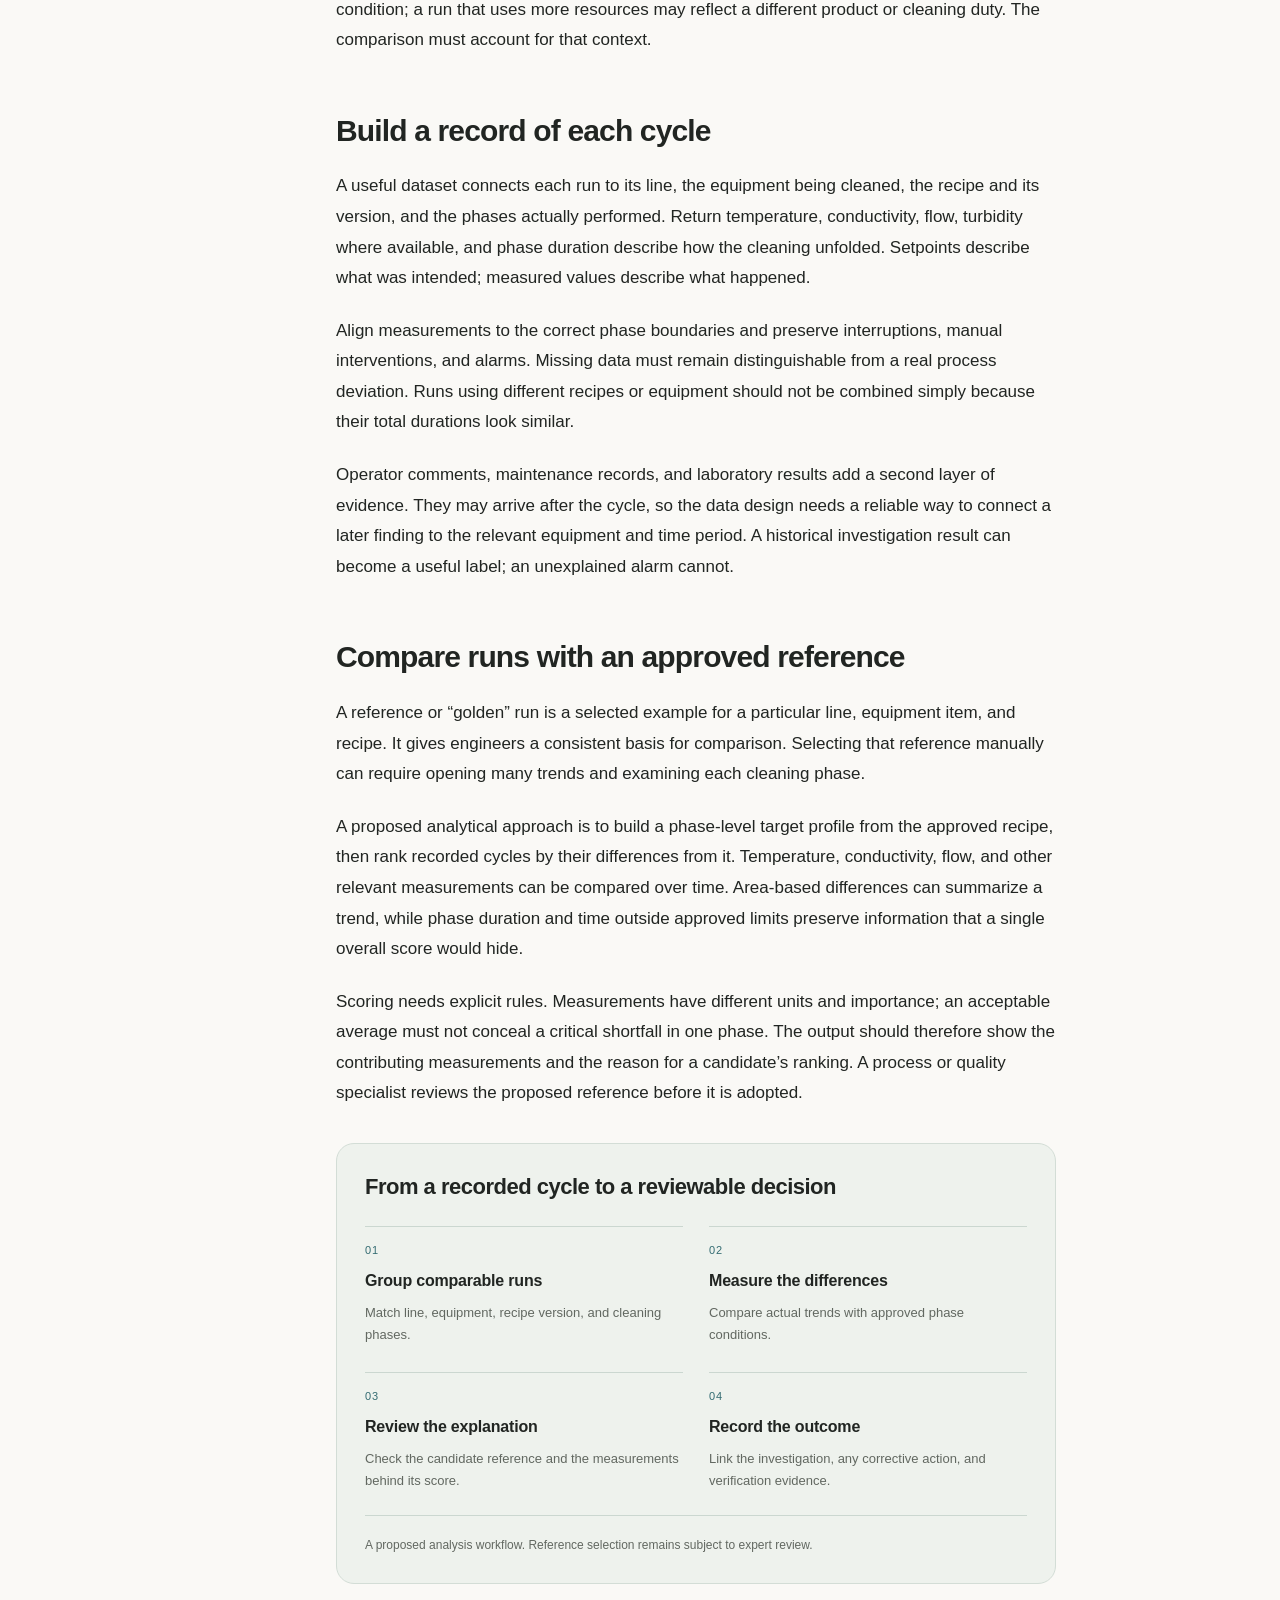
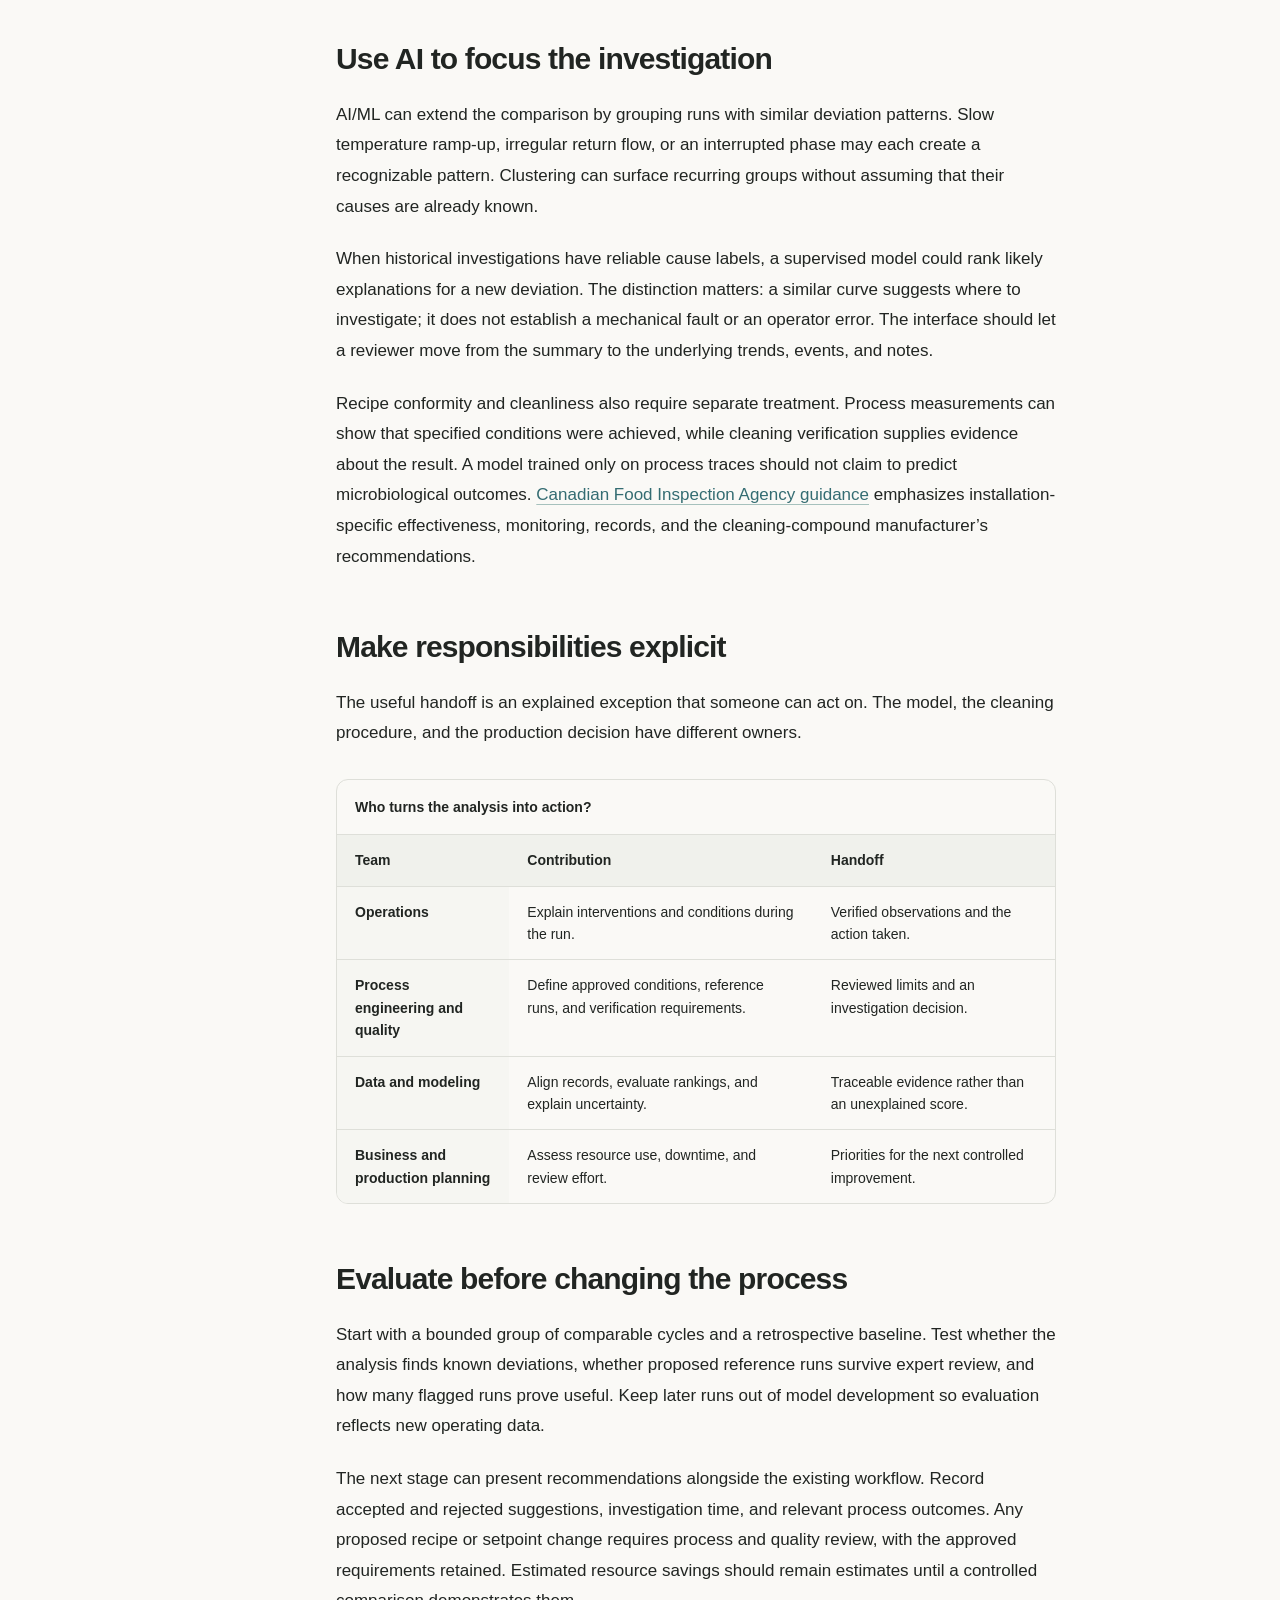
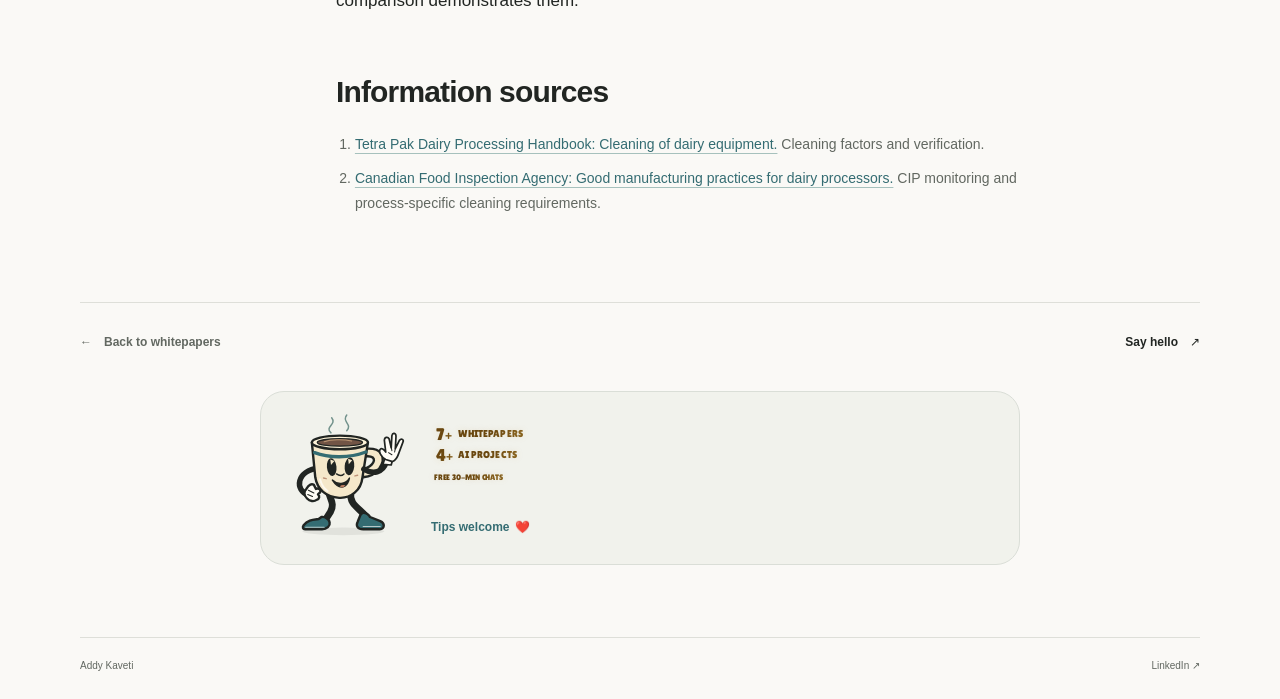
==== commit 26178e87: "Replace tip sticker with minimal gold lettering" ====
--- a/clean-in-place-intelligence.html
+++ b/clean-in-place-intelligence.html
@@ -15,7 +15,7 @@
   <link rel="icon" type="image/svg+xml" href="/assets/addy-icon.svg">
   <link rel="stylesheet" href="/article.css?v=20260927-industry-library">
   <link rel="stylesheet" href="/topics.css?v=20260928-polish">
-  <link rel="stylesheet" href="/tips.css?v=20260928-gold-heart">
+  <link rel="stylesheet" href="/tips.css?v=20260928-gold-type">
   <script src="/tips.js?v=20260928-polish2" defer></script>
 </head>
 <body>
--- a/topics.css
+++ b/topics.css
@@ -18,5 +18,3 @@
 /* Keep the topic selector's chevron comfortably inside its right edge. */
 .whitepaper-controls select{appearance:none;-webkit-appearance:none;padding-right:42px;background-image:url("data:image/svg+xml,%3Csvg xmlns='http://www.w3.org/2000/svg' width='12' height='8' viewBox='0 0 12 8' fill='none'%3E%3Cpath d='m2 2 4 4 4-4' stroke='%23626861' stroke-width='1.5' stroke-linecap='round' stroke-linejoin='round'/%3E%3C/svg%3E");background-repeat:no-repeat;background-position:right 14px center;background-size:12px 8px}
 @media(max-width:760px){.whitepaper-controls select{padding-right:40px;background-position:right 13px center}}
-
-.publication-record{display:flex;align-items:center;gap:20px;margin-top:24px;padding:20px 0;border-top:1px solid var(--line,#d8dcd5);font-size:12px;line-height:1.6}.publication-record-kind{flex:none;color:var(--muted,#626861);font-size:10px;letter-spacing:.08em;text-transform:uppercase}.publication-record h3{font-size:14px;letter-spacing:-.02em;font-weight:550;margin:0 0 3px}.publication-record p{margin:0;color:var(--muted,#626861);font-size:11px}.publication-record>a{margin-left:auto;flex:none;color:var(--teal,#346c72);font-size:12px}.publication-record>a:hover{text-decoration:underline;text-underline-offset:3px}@media(max-width:760px){.publication-record{align-items:flex-start;flex-wrap:wrap;gap:7px 16px}.publication-record-kind{width:100%}.publication-record>div{flex:1;min-width:200px}.publication-record>a{margin-left:0}}
--- a/tips.css
+++ b/tips.css
@@ -131,24 +131,20 @@
 }
 @media print { .tips-placement, .tip-widget { display: none !important; } }
 
-/* A small retro sticker, tucked beside the cup like a spoken aside. */
+/* Three quiet lines beside the cup, without a sticker or frame. */
 .tip-pitch { position: relative; z-index: 1; display: flex; flex-direction: column; align-items: center; justify-self: start; gap: 0; margin-left: -6px; }
 .tip-badge {
-  --sticker-shape: polygon(50% 0%, 58% 9%, 70% 4%, 74% 16%, 87% 13%, 88% 27%, 100% 31%, 94% 43%, 100% 54%, 89% 61%, 93% 75%, 80% 78%, 75% 92%, 62% 88%, 52% 100%, 43% 90%, 29% 97%, 25% 84%, 9% 86%, 14% 71%, 0% 65%, 8% 53%, 0% 42%, 12% 35%, 8% 20%, 23% 21%, 29% 7%, 42% 12%);
-  position: relative; isolation: isolate; display: flex; flex-direction: column; align-items: center; justify-content: center; gap: 4px;
+  position: relative; display: flex; flex-direction: column; align-items: flex-start; justify-content: center; gap: 4px;
   width: 110px; height: 104px; padding: 16px 8px;
   border: 0; border-radius: 0; background: transparent; color: #775719;
-  filter: none; transform: translateY(-7px) rotate(-7deg);
+  filter: none; transform: translateY(-7px);
   font-family: "Lilita One", "Arial Rounded MT Bold", sans-serif; font-weight: 400; line-height: 1; text-transform: uppercase; -webkit-font-smoothing: antialiased;
 }
-.tip-badge::before, .tip-badge::after { content: ""; position: absolute; pointer-events: none; clip-path: var(--sticker-shape); }
-.tip-badge::before { inset: 0; z-index: -2; background: #b8c4bb; }
-.tip-badge::after { inset: 1.5px; z-index: -1; background: #f3eedf; }
-.tip-badge-row { display: flex; align-items: center; justify-content: center; gap: 3px; white-space: nowrap; }
+.tip-badge-row { display: flex; align-items: center; justify-content: flex-start; gap: 3px; white-space: nowrap; }
 .tip-badge-number { display: inline-flex; justify-content: center; align-items: baseline; min-width: 21px; font-size: 17px; line-height: 1; color: inherit; }
 .tip-badge-number > span { display: inline-block; font-size: .7em; line-height: 1; }
 .tip-badge-label { font-size: 10px; letter-spacing: .1px; }
-.tip-badge-foot { margin-top: 1px; padding-top: 4px; border-top: 0; font-family: "Lilita One", "Arial Rounded MT Bold", sans-serif; font-size: 8px; line-height: 1.2; font-weight: 400; letter-spacing: -.1px; text-align: center; white-space: nowrap; color: inherit; }
+.tip-badge-foot { margin-top: 1px; padding-top: 4px; border-top: 0; font-family: "Lilita One", "Arial Rounded MT Bold", sans-serif; font-size: 8px; line-height: 1.2; font-weight: 400; letter-spacing: -.1px; text-align: left; white-space: nowrap; color: inherit; }
 .tip-pitch .tip-controls { margin: -6px 0 0; }
 .tip-pitch .tip-trigger, .tip-pitch .tip-fallback { min-width: 110px; min-height: 40px; padding: 8px 6px; border: 0; }
 .header:has(.tip-dock-slot) { height: 138px; }
@@ -184,10 +180,11 @@
   .tip-widget--dock .tip-trigger, .tip-widget--dock .tip-fallback { min-width: 96px; }
 }
 
-/* A restrained gold glint, with dark tones that remain legible on cream. */
+/* A slow gold glint and soft glow; reduced-motion preferences disable animation. */
+.tip-badge-number, .tip-badge-label, .tip-badge-foot { text-shadow: 0 0 7px #bd8d3026; }
 @supports ((background-clip: text) or (-webkit-background-clip: text)) {
   .tip-badge-number, .tip-badge-label, .tip-badge-foot {
-    background-image: linear-gradient(110deg, #674510 20%, #87631c 43%, #775719 52%, #674510 70%);
+    background-image: linear-gradient(110deg, #674510 20%, #8c6722 43%, #b08329 48%, #775719 54%, #674510 70%);
     background-size: 250% 100%;
     background-clip: text;
     -webkit-background-clip: text;
@@ -196,3 +193,7 @@
   }
 }
 @keyframes tip-gold-glint { 0%, 65% { background-position: 100% 50%; } 88%, 100% { background-position: 0% 50%; } }
+
+@media (forced-colors: active) {
+  .tip-badge-number, .tip-badge-label, .tip-badge-foot { background: none; color: CanvasText; -webkit-text-fill-color: CanvasText; text-shadow: none; animation: none; }
+}
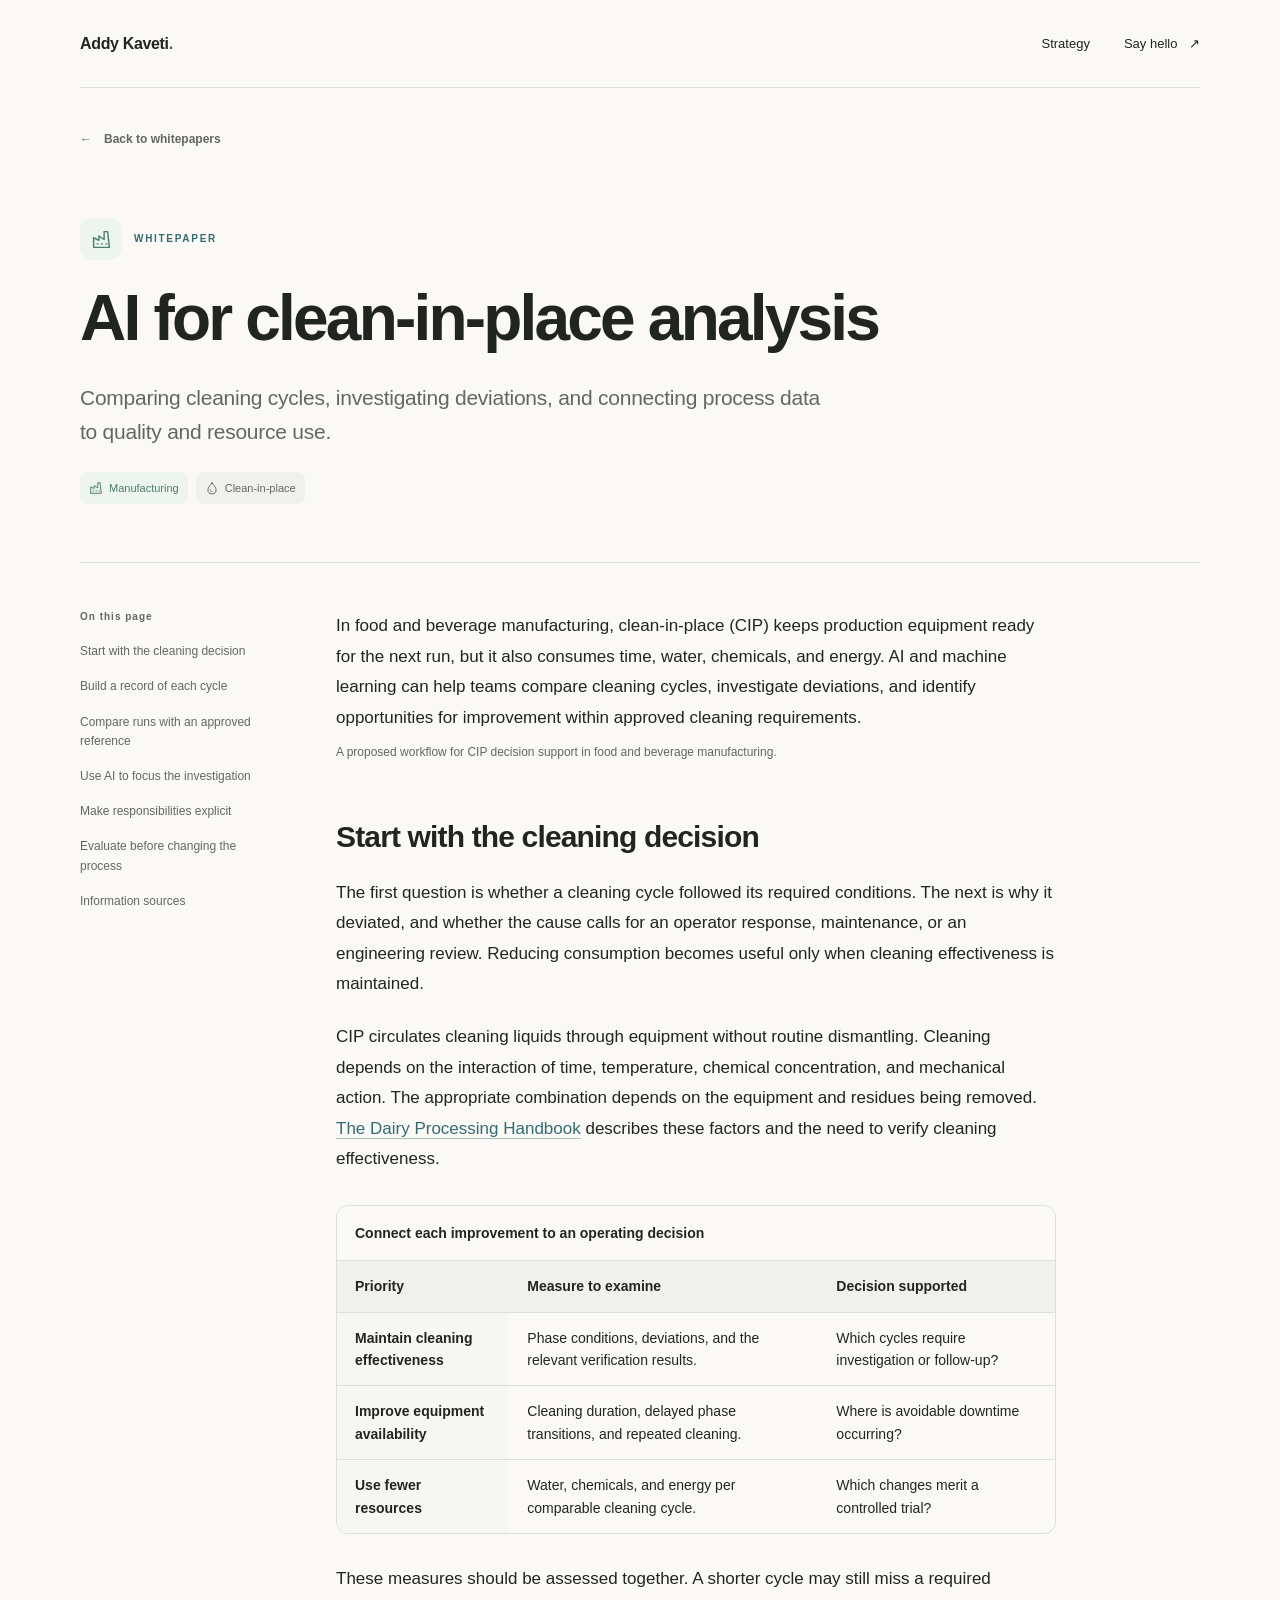
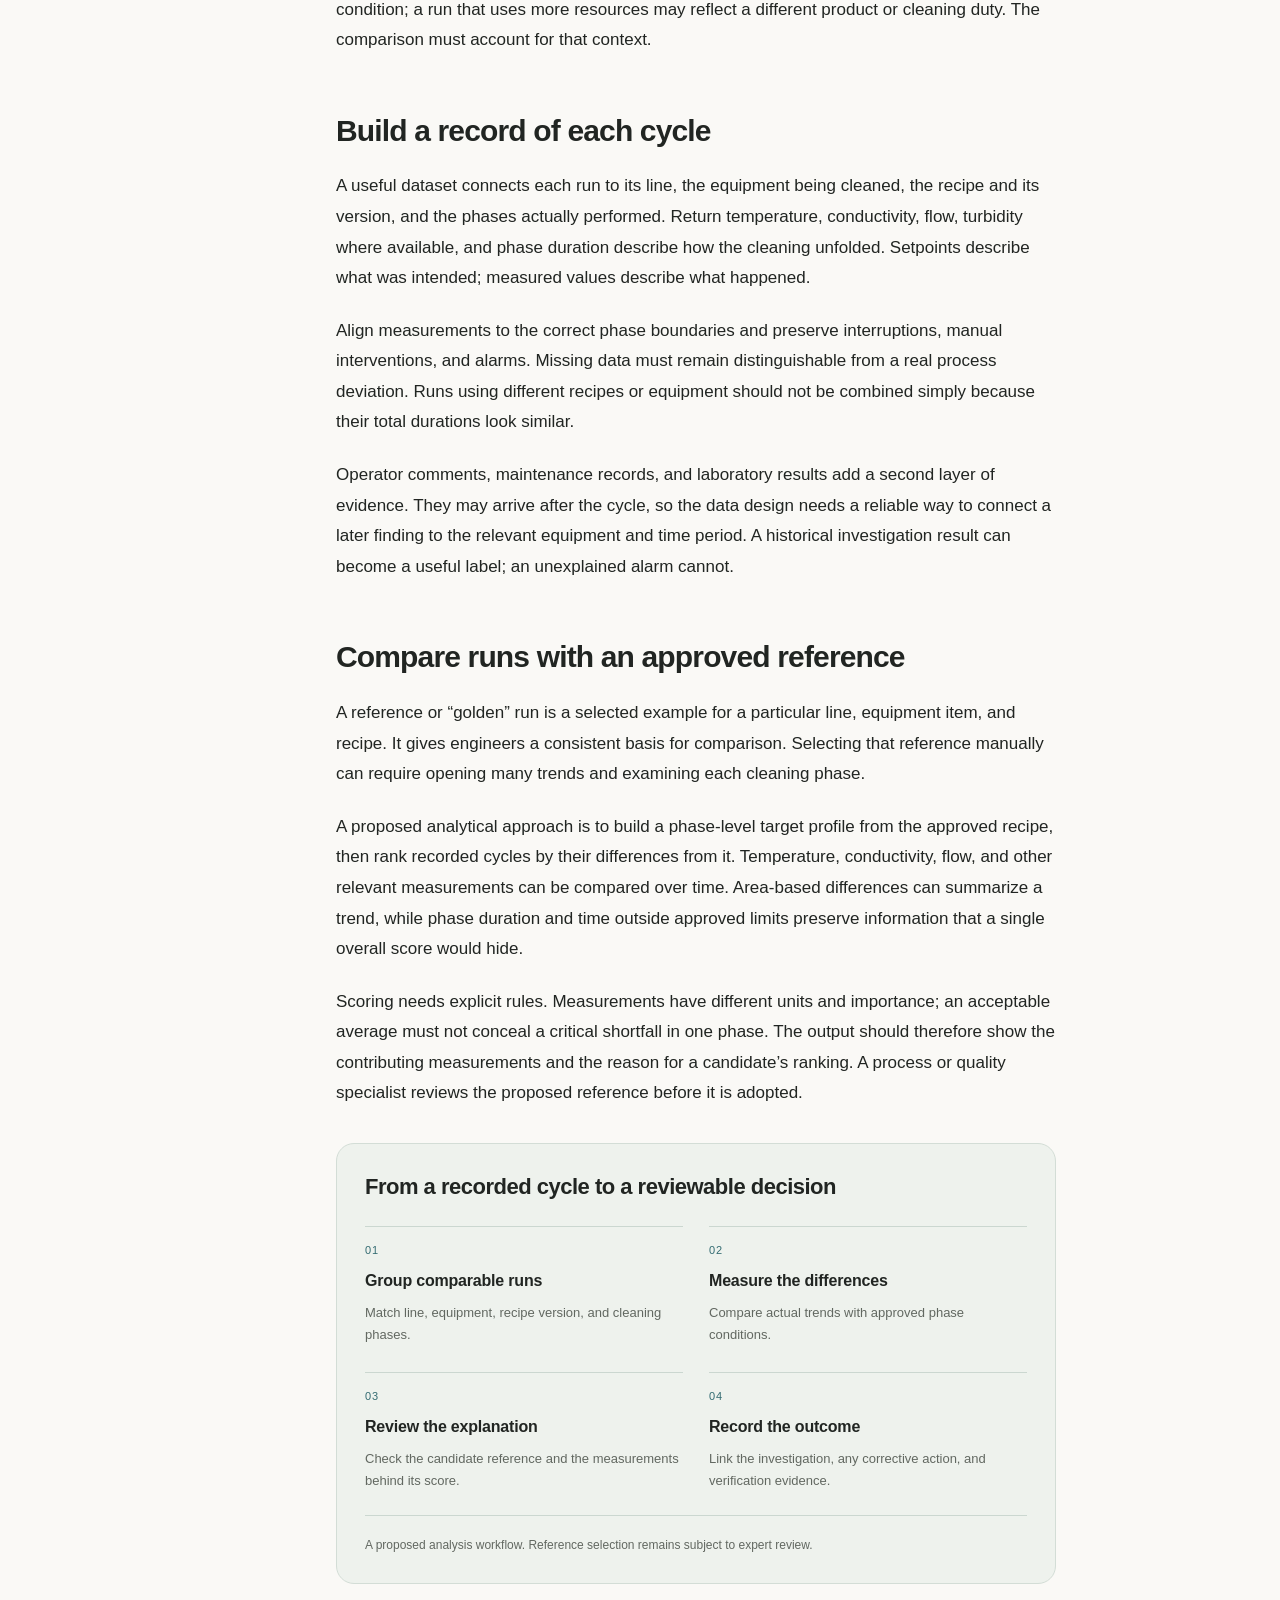
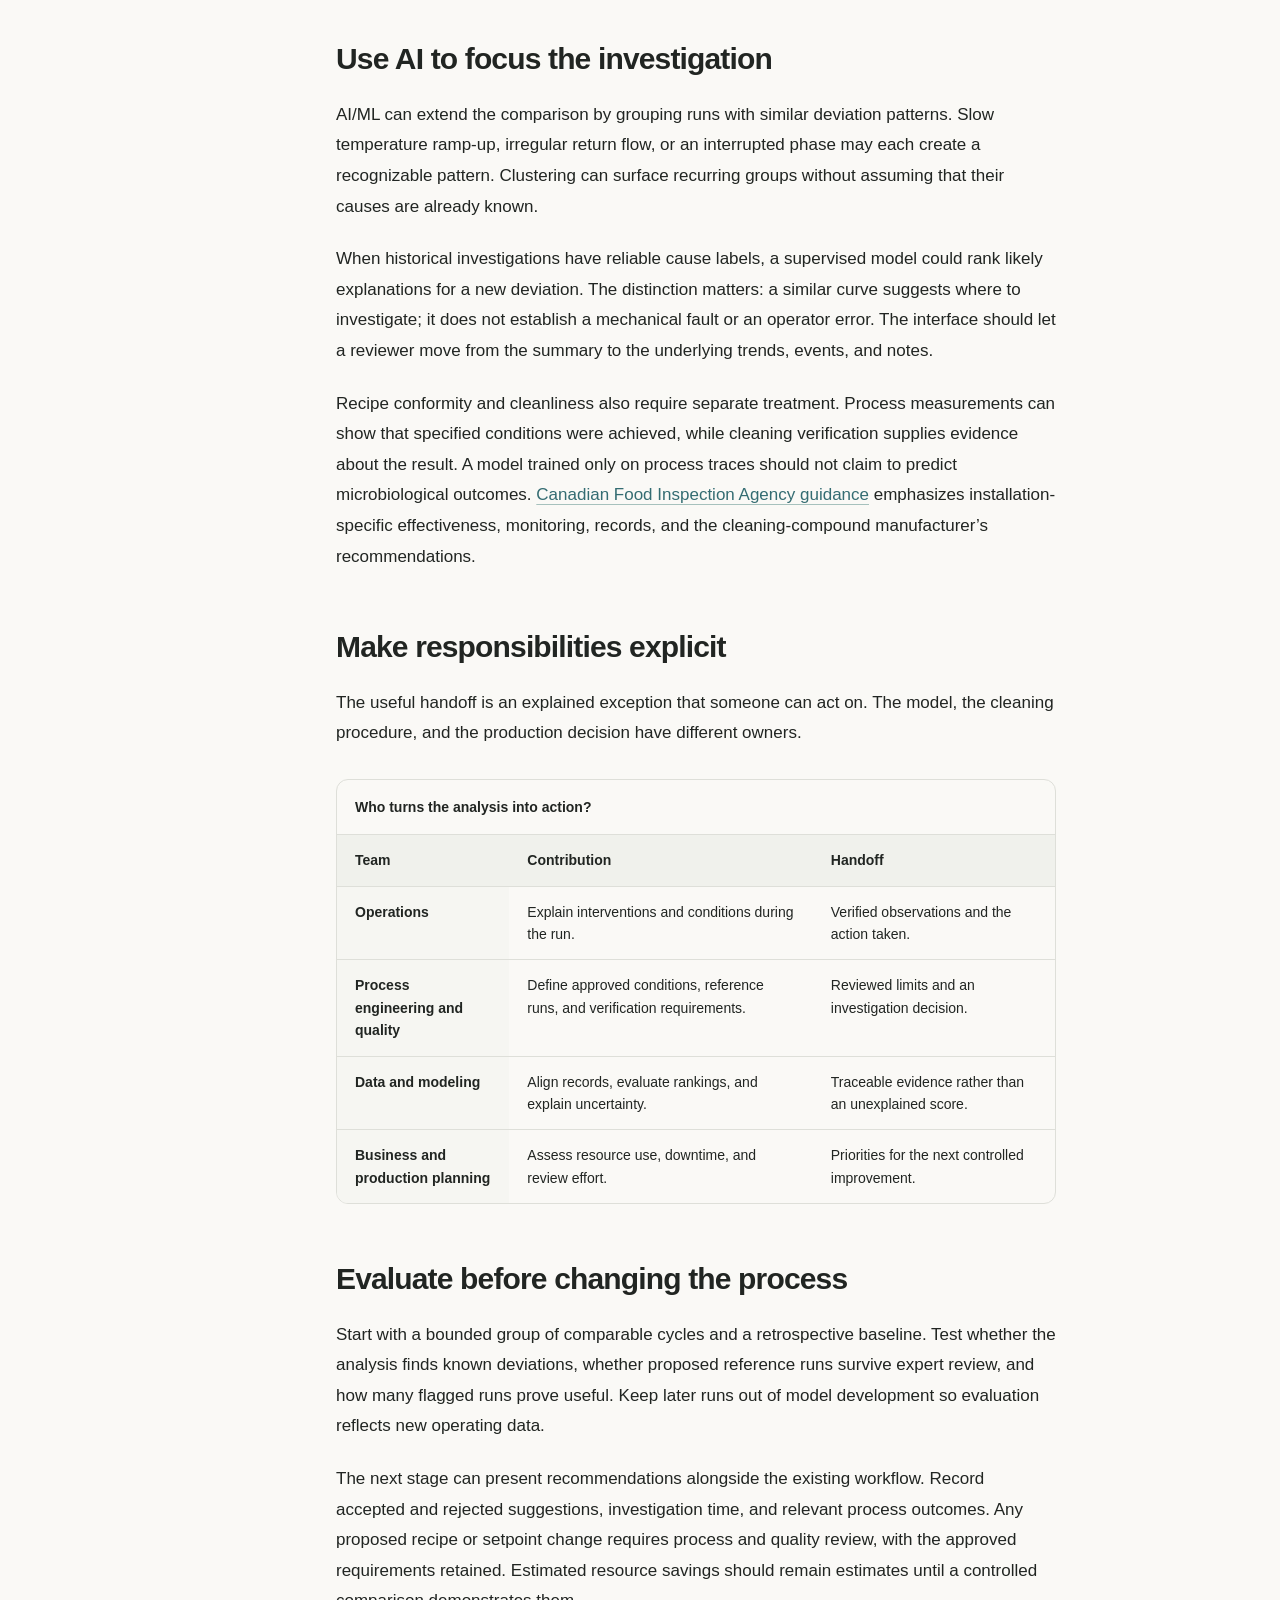
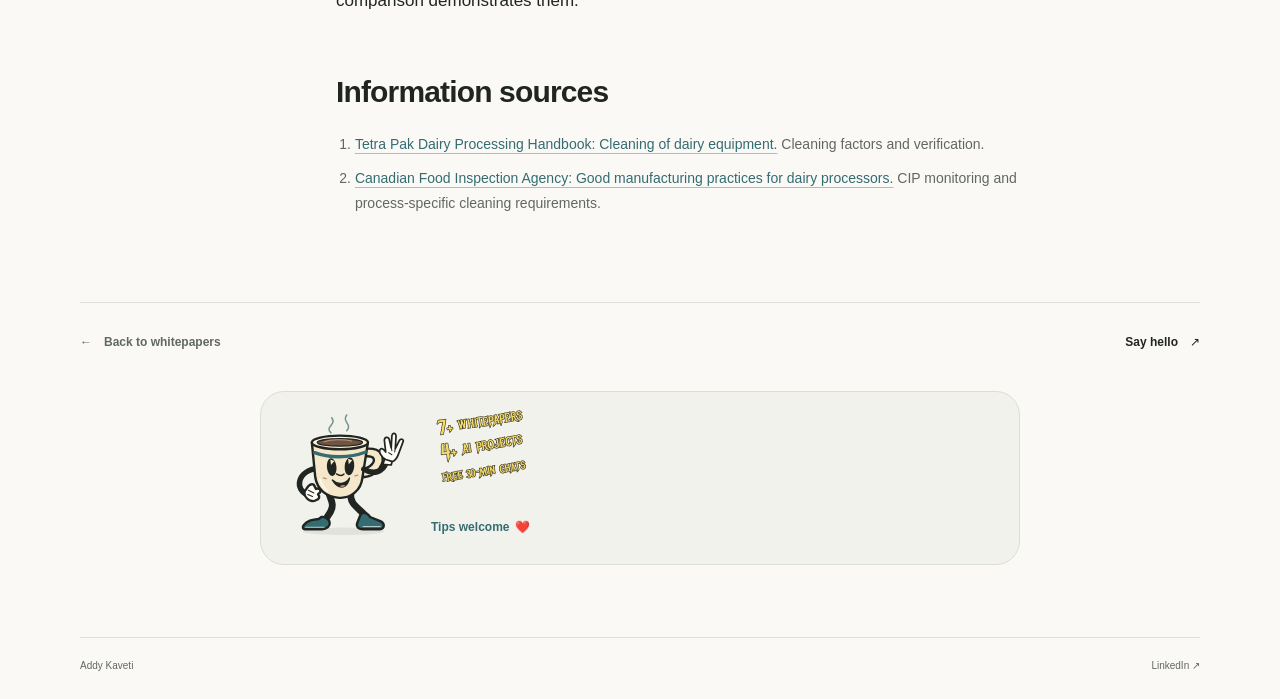
==== commit 90cff762: "Add angled rock-style yellow tip lettering" ====
--- a/clean-in-place-intelligence.html
+++ b/clean-in-place-intelligence.html
@@ -15,7 +15,7 @@
   <link rel="icon" type="image/svg+xml" href="/assets/addy-icon.svg">
   <link rel="stylesheet" href="/article.css?v=20260927-industry-library">
   <link rel="stylesheet" href="/topics.css?v=20260928-polish">
-  <link rel="stylesheet" href="/tips.css?v=20260928-gold-type">
+  <link rel="stylesheet" href="/tips.css?v=20260928-rock-type">
   <script src="/tips.js?v=20260928-polish2" defer></script>
 </head>
 <body>
--- a/tips.css
+++ b/tips.css
@@ -1,4 +1,4 @@
-@font-face { font-family: "Lilita One"; src: url("lilita-one.ttf") format("truetype"); font-style: normal; font-weight: 400; font-display: swap; }
+@font-face { font-family: "Metal Mania"; src: url("metal-mania.ttf") format("truetype"); font-style: normal; font-weight: 400; font-display: swap; }
 /* Shared optional thank-you widget. Inline, accessible and hidden in print. */
 .tips-placement { margin-block: 32px 0; }
 .tip-widget {
@@ -131,20 +131,20 @@
 }
 @media print { .tips-placement, .tip-widget { display: none !important; } }
 
-/* Three quiet lines beside the cup, without a sticker or frame. */
+/* Angled rock-style lettering beside the cup, without a sticker or frame. */
 .tip-pitch { position: relative; z-index: 1; display: flex; flex-direction: column; align-items: center; justify-self: start; gap: 0; margin-left: -6px; }
 .tip-badge {
   position: relative; display: flex; flex-direction: column; align-items: flex-start; justify-content: center; gap: 4px;
   width: 110px; height: 104px; padding: 16px 8px;
-  border: 0; border-radius: 0; background: transparent; color: #775719;
-  filter: none; transform: translateY(-7px);
-  font-family: "Lilita One", "Arial Rounded MT Bold", sans-serif; font-weight: 400; line-height: 1; text-transform: uppercase; -webkit-font-smoothing: antialiased;
+  border: 0; border-radius: 0; background: transparent; color: #f4dc65;
+  filter: none; transform: translate(5px, -7px) rotate(-9deg); transform-origin: left center;
+  font-family: "Metal Mania", Impact, "Arial Narrow", sans-serif; font-weight: 400; line-height: 1; text-transform: uppercase; -webkit-font-smoothing: antialiased;
 }
 .tip-badge-row { display: flex; align-items: center; justify-content: flex-start; gap: 3px; white-space: nowrap; }
-.tip-badge-number { display: inline-flex; justify-content: center; align-items: baseline; min-width: 21px; font-size: 17px; line-height: 1; color: inherit; }
+.tip-badge-number { display: inline-flex; justify-content: center; align-items: baseline; min-width: 21px; font-size: 20px; line-height: 1; color: inherit; }
 .tip-badge-number > span { display: inline-block; font-size: .7em; line-height: 1; }
-.tip-badge-label { font-size: 10px; letter-spacing: .1px; }
-.tip-badge-foot { margin-top: 1px; padding-top: 4px; border-top: 0; font-family: "Lilita One", "Arial Rounded MT Bold", sans-serif; font-size: 8px; line-height: 1.2; font-weight: 400; letter-spacing: -.1px; text-align: left; white-space: nowrap; color: inherit; }
+.tip-badge-label { font-size: 12px; letter-spacing: .15px; }
+.tip-badge-foot { margin-top: 1px; padding-top: 4px; border-top: 0; font-family: "Metal Mania", Impact, "Arial Narrow", sans-serif; font-size: 10.5px; line-height: 1.2; font-weight: 400; letter-spacing: -.1px; text-align: left; white-space: nowrap; color: inherit; }
 .tip-pitch .tip-controls { margin: -6px 0 0; }
 .tip-pitch .tip-trigger, .tip-pitch .tip-fallback { min-width: 110px; min-height: 40px; padding: 8px 6px; border: 0; }
 .header:has(.tip-dock-slot) { height: 138px; }
@@ -156,17 +156,17 @@
 .tip-widget--dock .tip-character { width: 110px; height: 120px; }
 .tip-widget--dock .tip-pitch { margin-left: -6px; transform: translateY(8px); }
 .tip-widget--dock .tip-badge { width: 96px; height: 92px; padding: 14px 6px; gap: 3px; }
-.tip-widget--dock .tip-badge-number { min-width: 19px; font-size: 14.5px; }
-.tip-widget--dock .tip-badge-label { font-size: 9px; }
-.tip-widget--dock .tip-badge-foot { font-size: 7.5px; padding-top: 3px; }
+.tip-widget--dock .tip-badge-number { min-width: 19px; font-size: 17px; }
+.tip-widget--dock .tip-badge-label { font-size: 12px; }
+.tip-widget--dock .tip-badge-foot { font-size: 10.5px; padding-top: 3px; }
 .tip-widget--dock .tip-trigger, .tip-widget--dock .tip-fallback { min-width: 100px; min-height: 36px; padding: 6px 4px; }
 @media (max-width: 620px) {
   .tip-stage { grid-template-columns: 112px minmax(0, 1fr); gap: 0; padding: 20px 20px 18px 12px; }
   .tip-stage > .tip-character { grid-row: auto; width: 112px; height: 126px; }
   .tip-badge { width: 98px; height: 94px; padding: 14px 6px; gap: 3px; }
-  .tip-badge-number { min-width: 20px; font-size: 15px; }
-  .tip-badge-label { font-size: 9px; }
-  .tip-badge-foot { font-size: 7.5px; }
+  .tip-badge-number { min-width: 20px; font-size: 18px; }
+  .tip-badge-label { font-size: 11px; }
+  .tip-badge-foot { font-size: 9.5px; }
   .header:has(.tip-dock-slot) { height: 130px; }
   .tip-dock-slot, .tip-widget--dock { width: 190px; }
   .tip-dock-slot { height: 120px; }
@@ -174,26 +174,15 @@
   .tip-widget--dock .tip-character { width: 102px; height: 114px; }
   .tip-widget--dock .tip-pitch { margin-left: -10px; }
   .tip-widget--dock .tip-badge { width: 90px; height: 84px; padding-inline: 5px; }
-  .tip-widget--dock .tip-badge-number { min-width: 17px; font-size: 13px; }
-  .tip-widget--dock .tip-badge-label { font-size: 8.5px; letter-spacing: -.1px; }
-  .tip-widget--dock .tip-badge-foot { font-size: 7.5px; }
+  .tip-widget--dock .tip-badge-number { min-width: 17px; font-size: 16px; }
+  .tip-widget--dock .tip-badge-label { font-size: 11.5px; letter-spacing: 0; }
+  .tip-widget--dock .tip-badge-foot { font-size: 10px; }
   .tip-widget--dock .tip-trigger, .tip-widget--dock .tip-fallback { min-width: 96px; }
 }
 
-/* A slow gold glint and soft glow; reduced-motion preferences disable animation. */
-.tip-badge-number, .tip-badge-label, .tip-badge-foot { text-shadow: 0 0 7px #bd8d3026; }
-@supports ((background-clip: text) or (-webkit-background-clip: text)) {
-  .tip-badge-number, .tip-badge-label, .tip-badge-foot {
-    background-image: linear-gradient(110deg, #674510 20%, #8c6722 43%, #b08329 48%, #775719 54%, #674510 70%);
-    background-size: 250% 100%;
-    background-clip: text;
-    -webkit-background-clip: text;
-    -webkit-text-fill-color: transparent;
-    animation: tip-gold-glint 9s ease-in-out infinite;
-  }
-}
-@keyframes tip-gold-glint { 0%, 65% { background-position: 100% 50%; } 88%, 100% { background-position: 0% 50%; } }
+/* Match the greeting highlighter; a fine dark edge preserves contrast. */
+.tip-badge-number, .tip-badge-label, .tip-badge-foot { color: #f4dc65; -webkit-text-fill-color: #f4dc65; -webkit-text-stroke: 1.2px #393324; paint-order: stroke fill; text-shadow: none; }
 
 @media (forced-colors: active) {
-  .tip-badge-number, .tip-badge-label, .tip-badge-foot { background: none; color: CanvasText; -webkit-text-fill-color: CanvasText; text-shadow: none; animation: none; }
+  .tip-badge-number, .tip-badge-label, .tip-badge-foot { color: CanvasText; -webkit-text-fill-color: CanvasText; -webkit-text-stroke: 0; text-shadow: none; }
 }
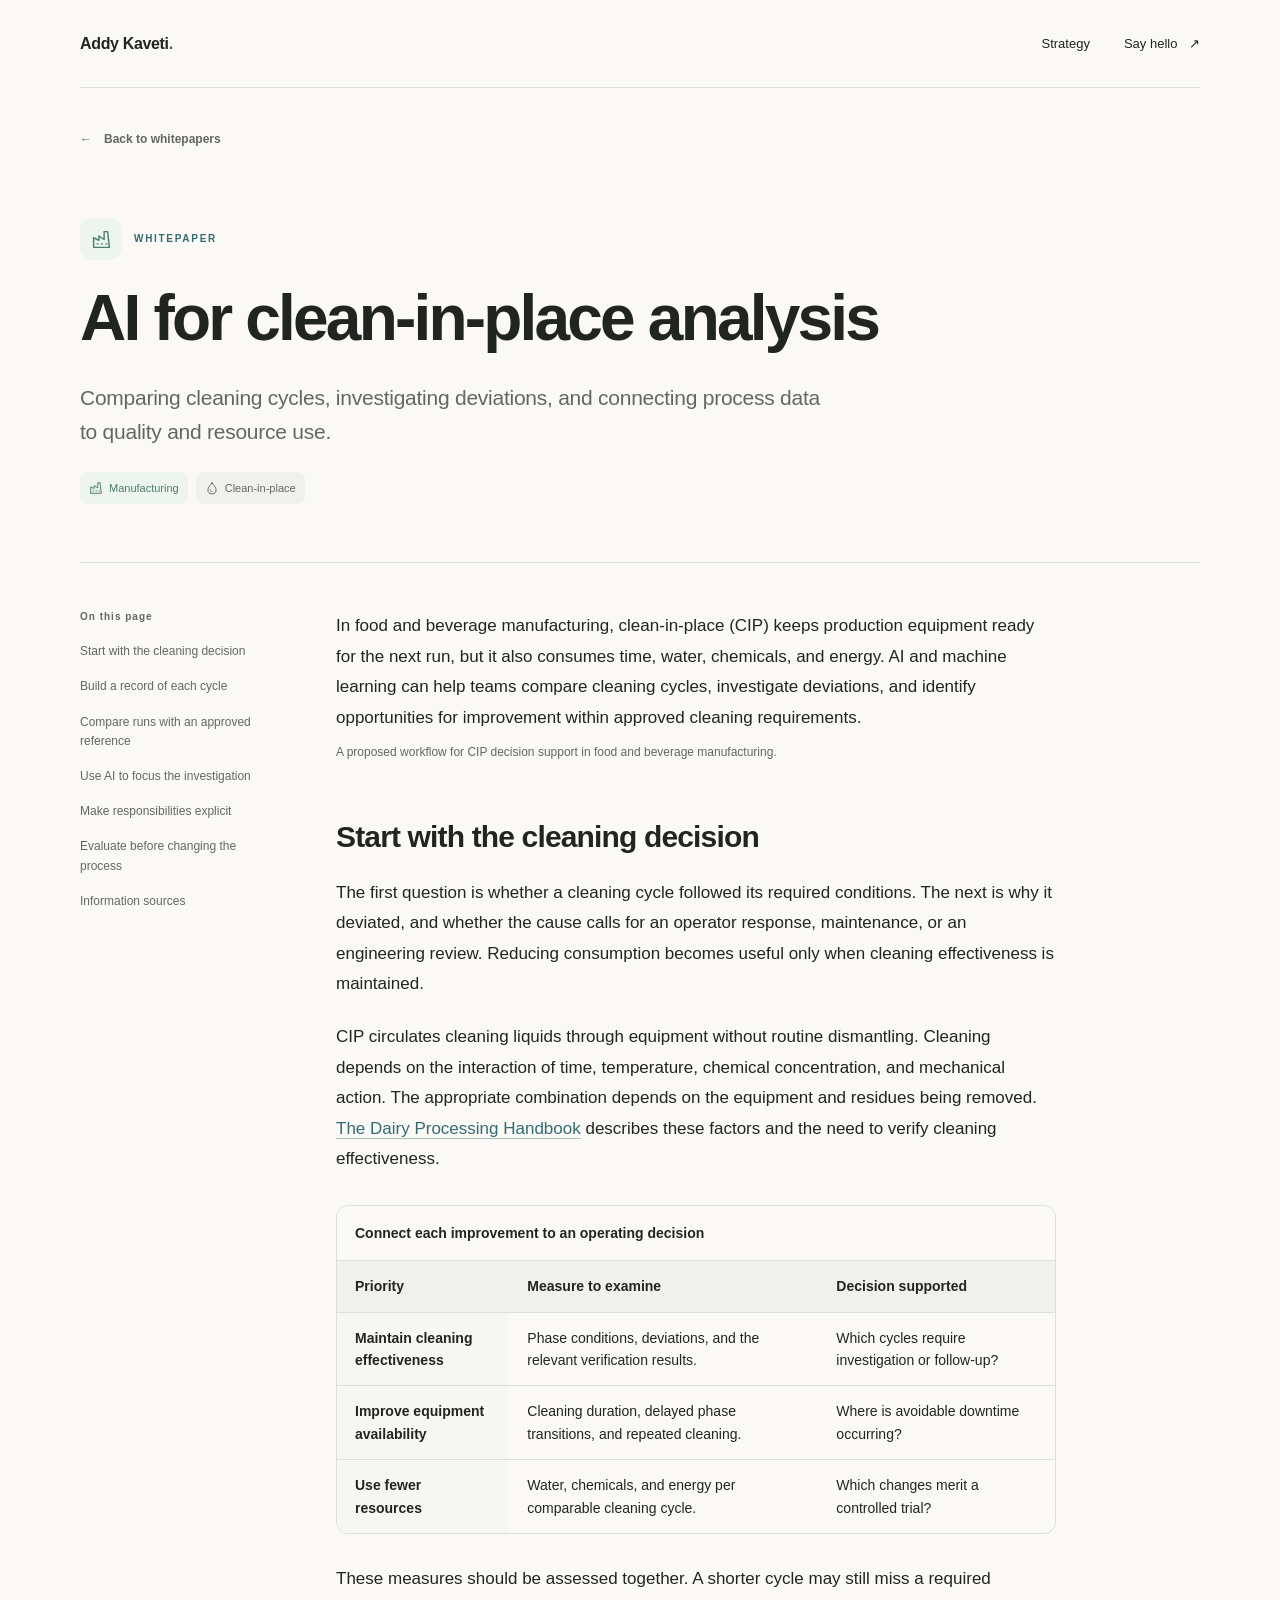
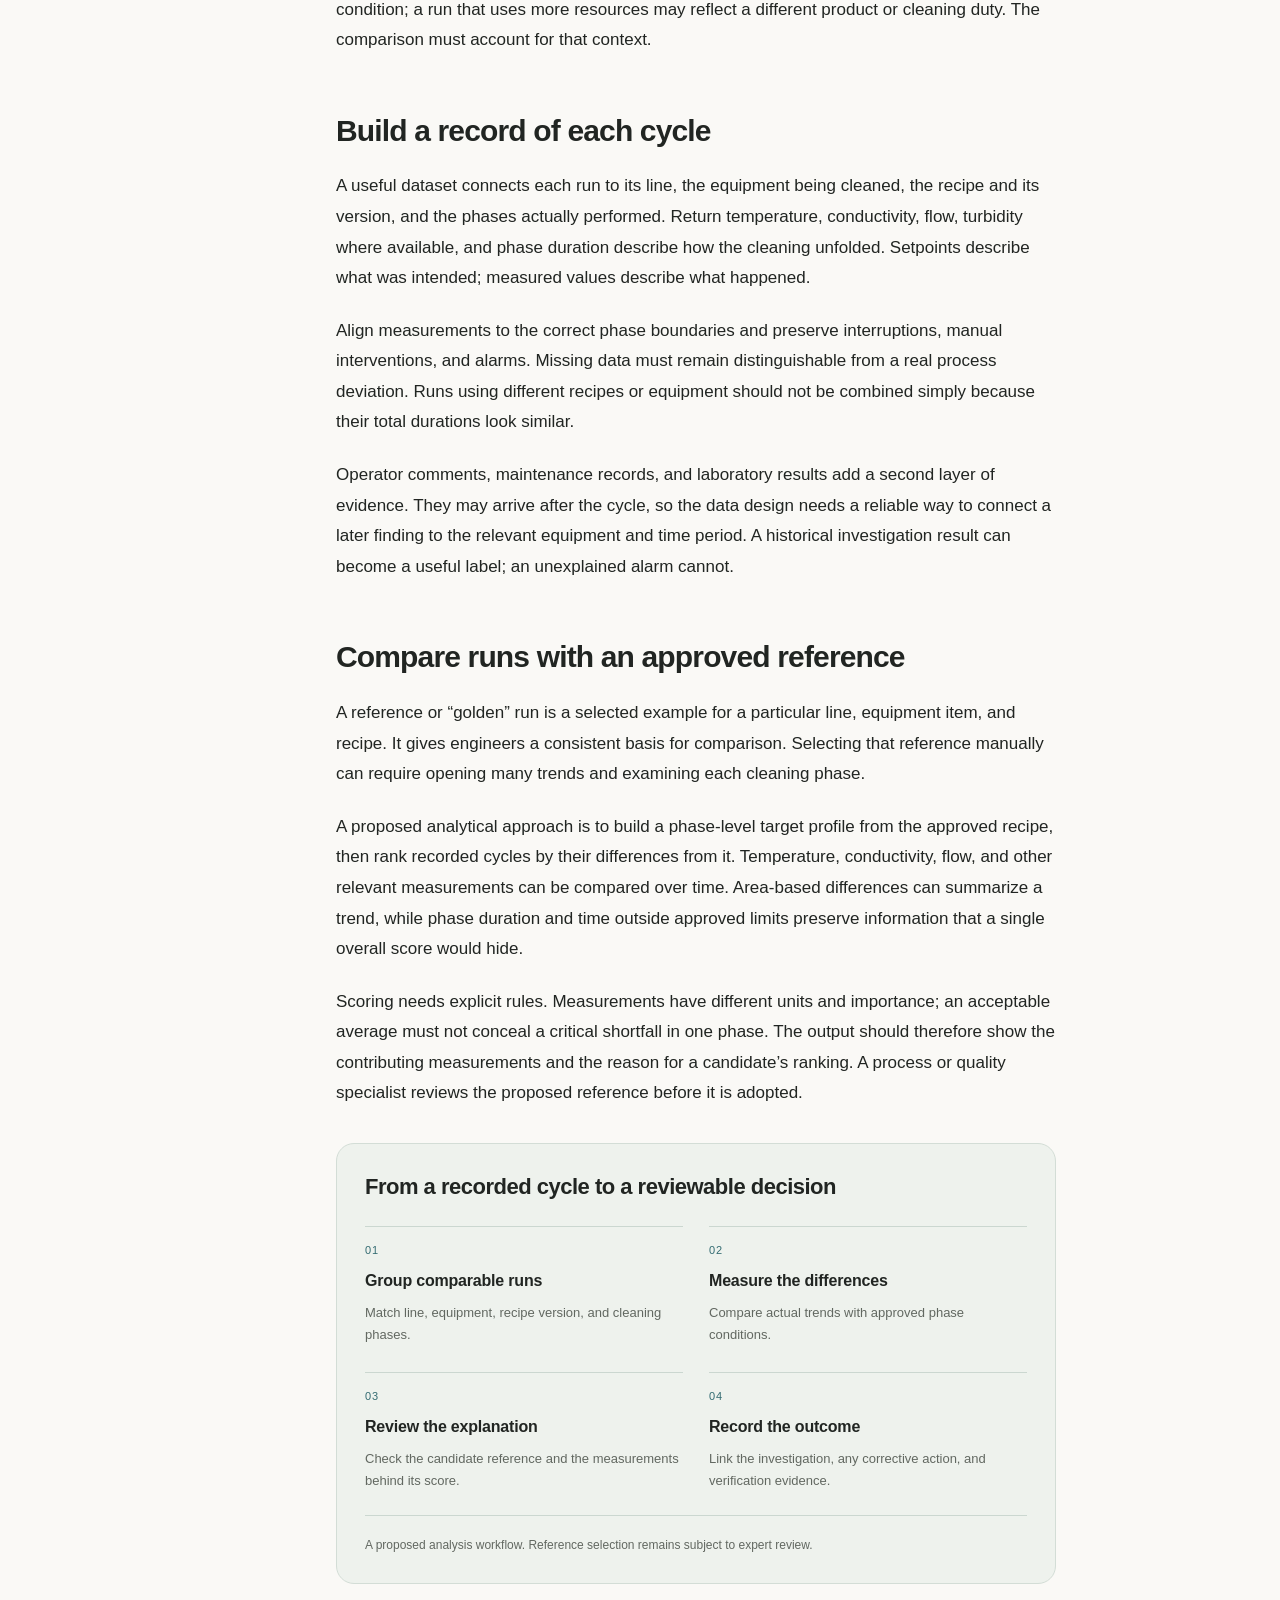
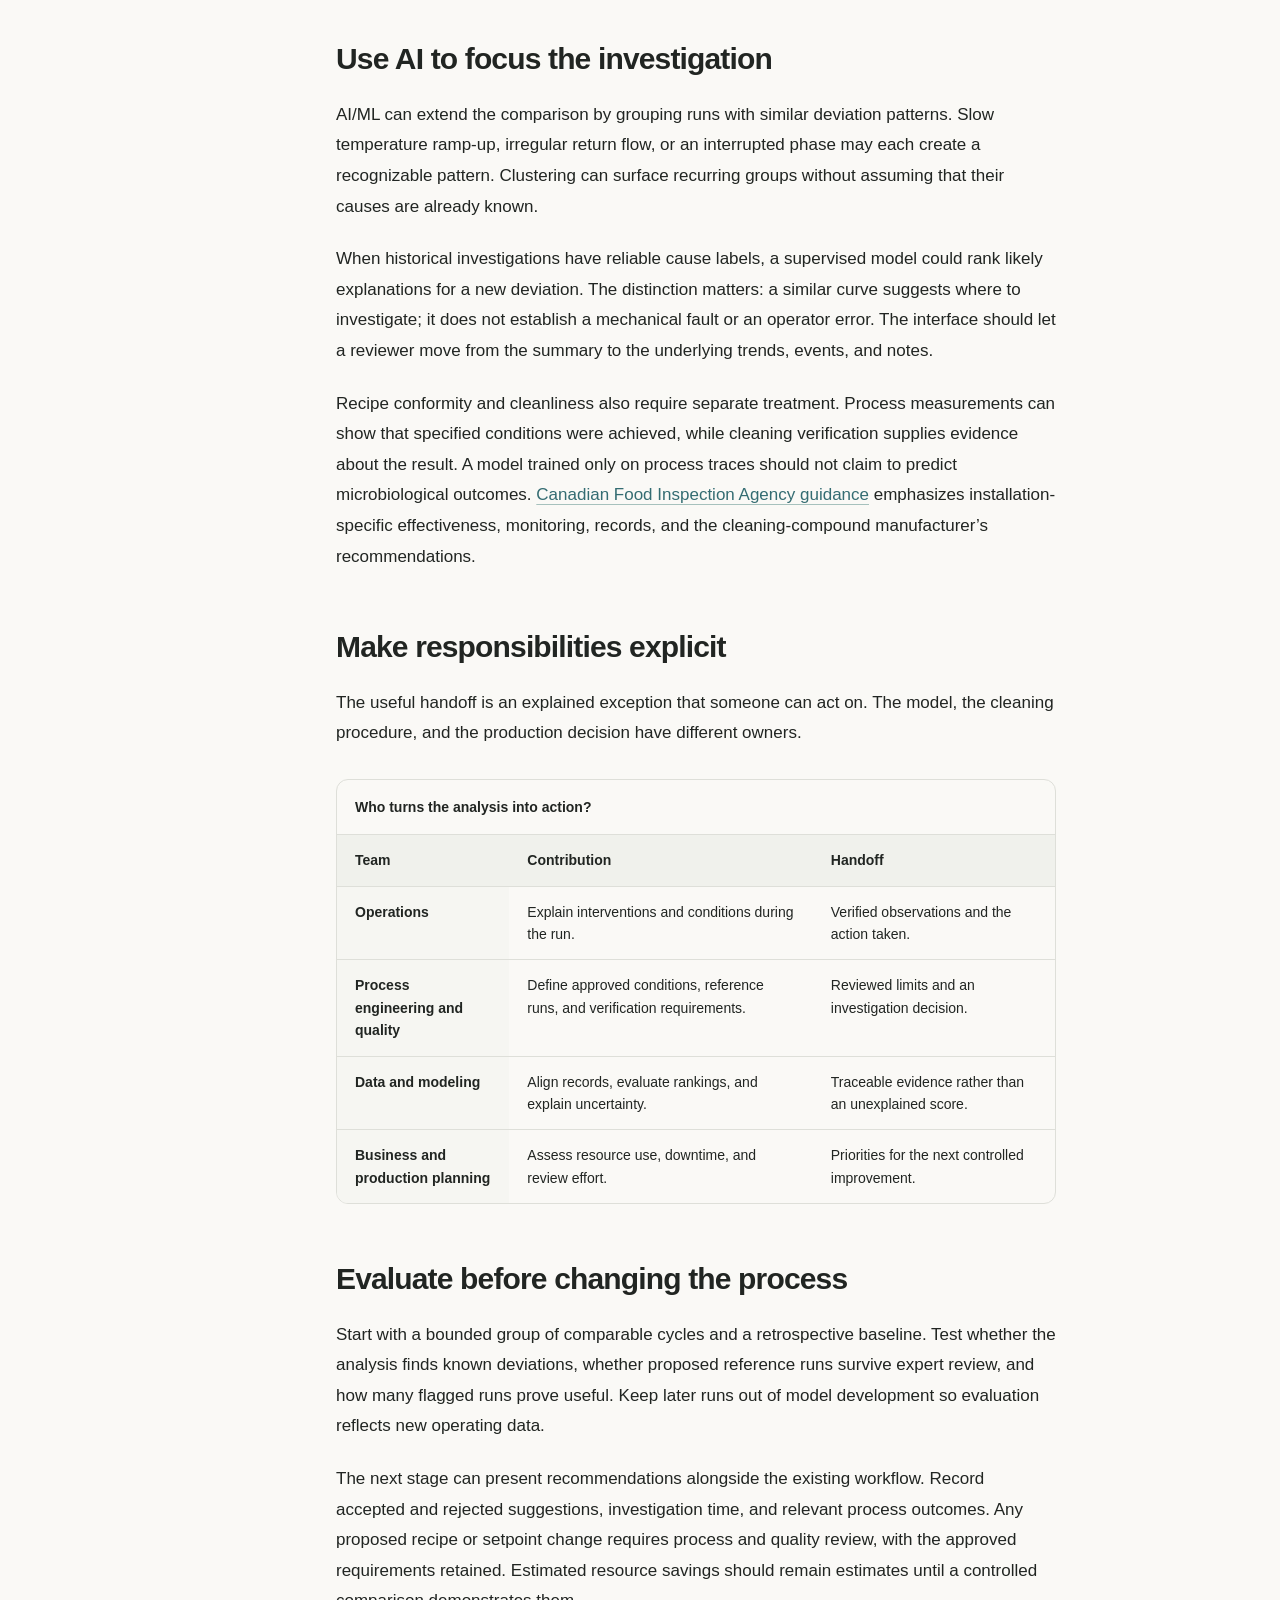
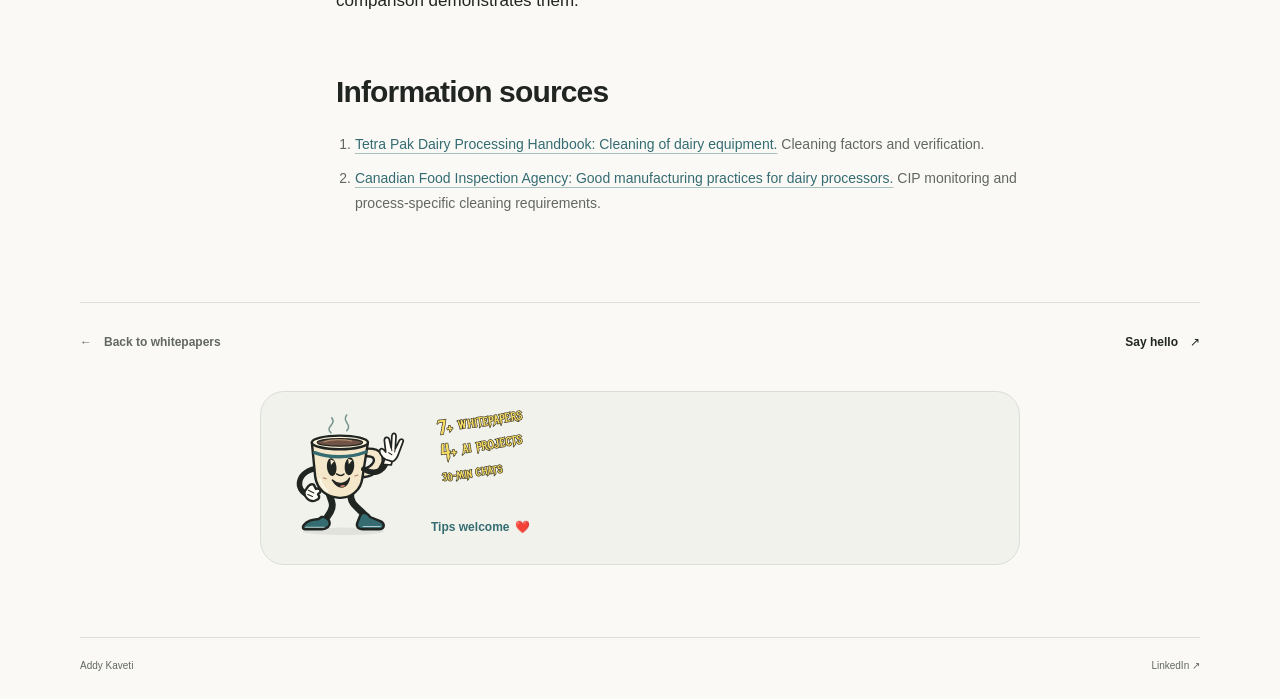
==== commit b0ba9124: "Simplify tip graphic to 30-min chats" ====
--- a/clean-in-place-intelligence.html
+++ b/clean-in-place-intelligence.html
@@ -164,10 +164,10 @@
       </g>
     </svg>
     <div class="tip-pitch">
-      <div class="tip-badge" role="img" aria-label="7-plus whitepapers, 4-plus AI projects, and free 30-minute chats">
+      <div class="tip-badge" role="img" aria-label="7-plus whitepapers, 4-plus AI projects, and 30-minute chats">
         <span class="tip-badge-row" aria-hidden="true"><span class="tip-badge-number">7<span>+</span></span><span class="tip-badge-label">Whitepapers</span></span>
         <span class="tip-badge-row" aria-hidden="true"><span class="tip-badge-number">4<span>+</span></span><span class="tip-badge-label">AI projects</span></span>
-        <span class="tip-badge-foot" aria-hidden="true">Free 30-min chats</span>
+        <span class="tip-badge-foot" aria-hidden="true">30-min chats</span>
       </div>
       <div class="tip-controls">
         <a class="tip-fallback" href="https://ko-fi.com/adrkv/5?hidefeed=true" target="_blank" rel="noopener noreferrer">Tips welcome <span class="tip-heart" aria-hidden="true">❤️</span></a>
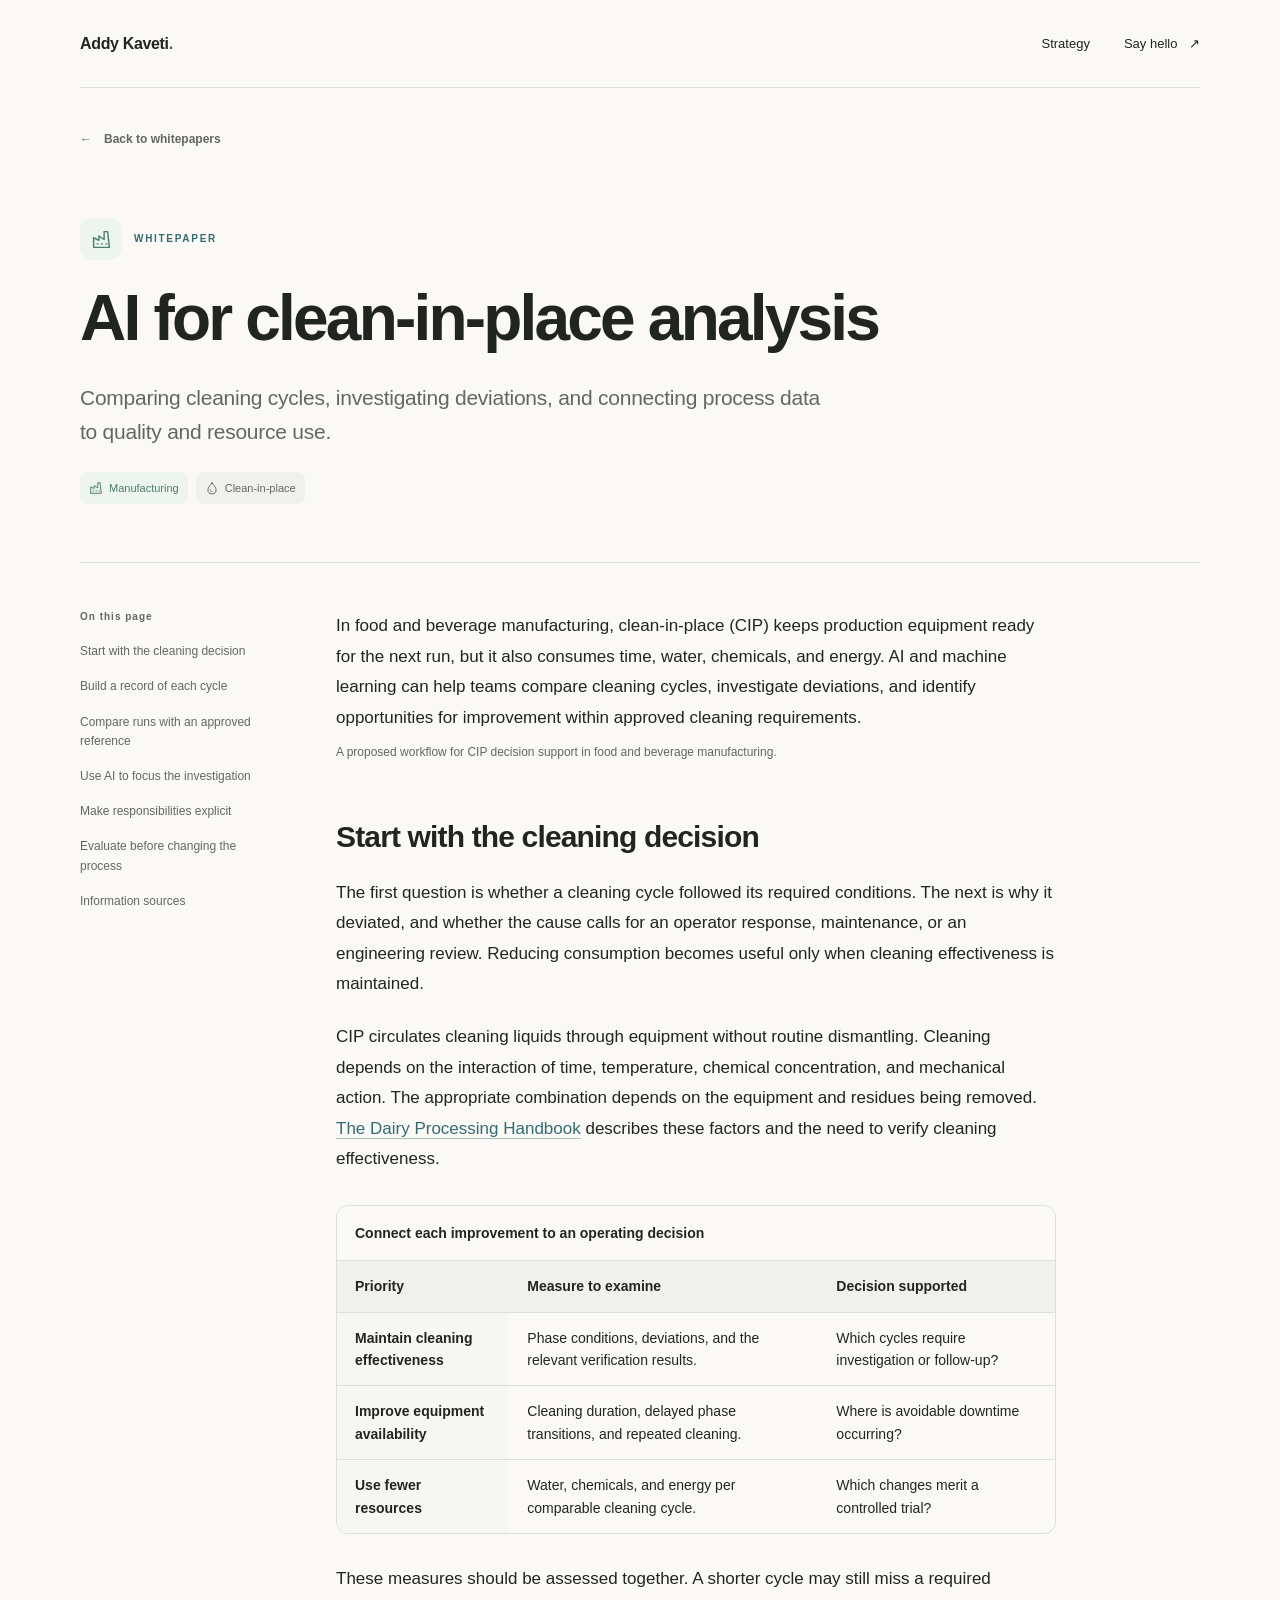
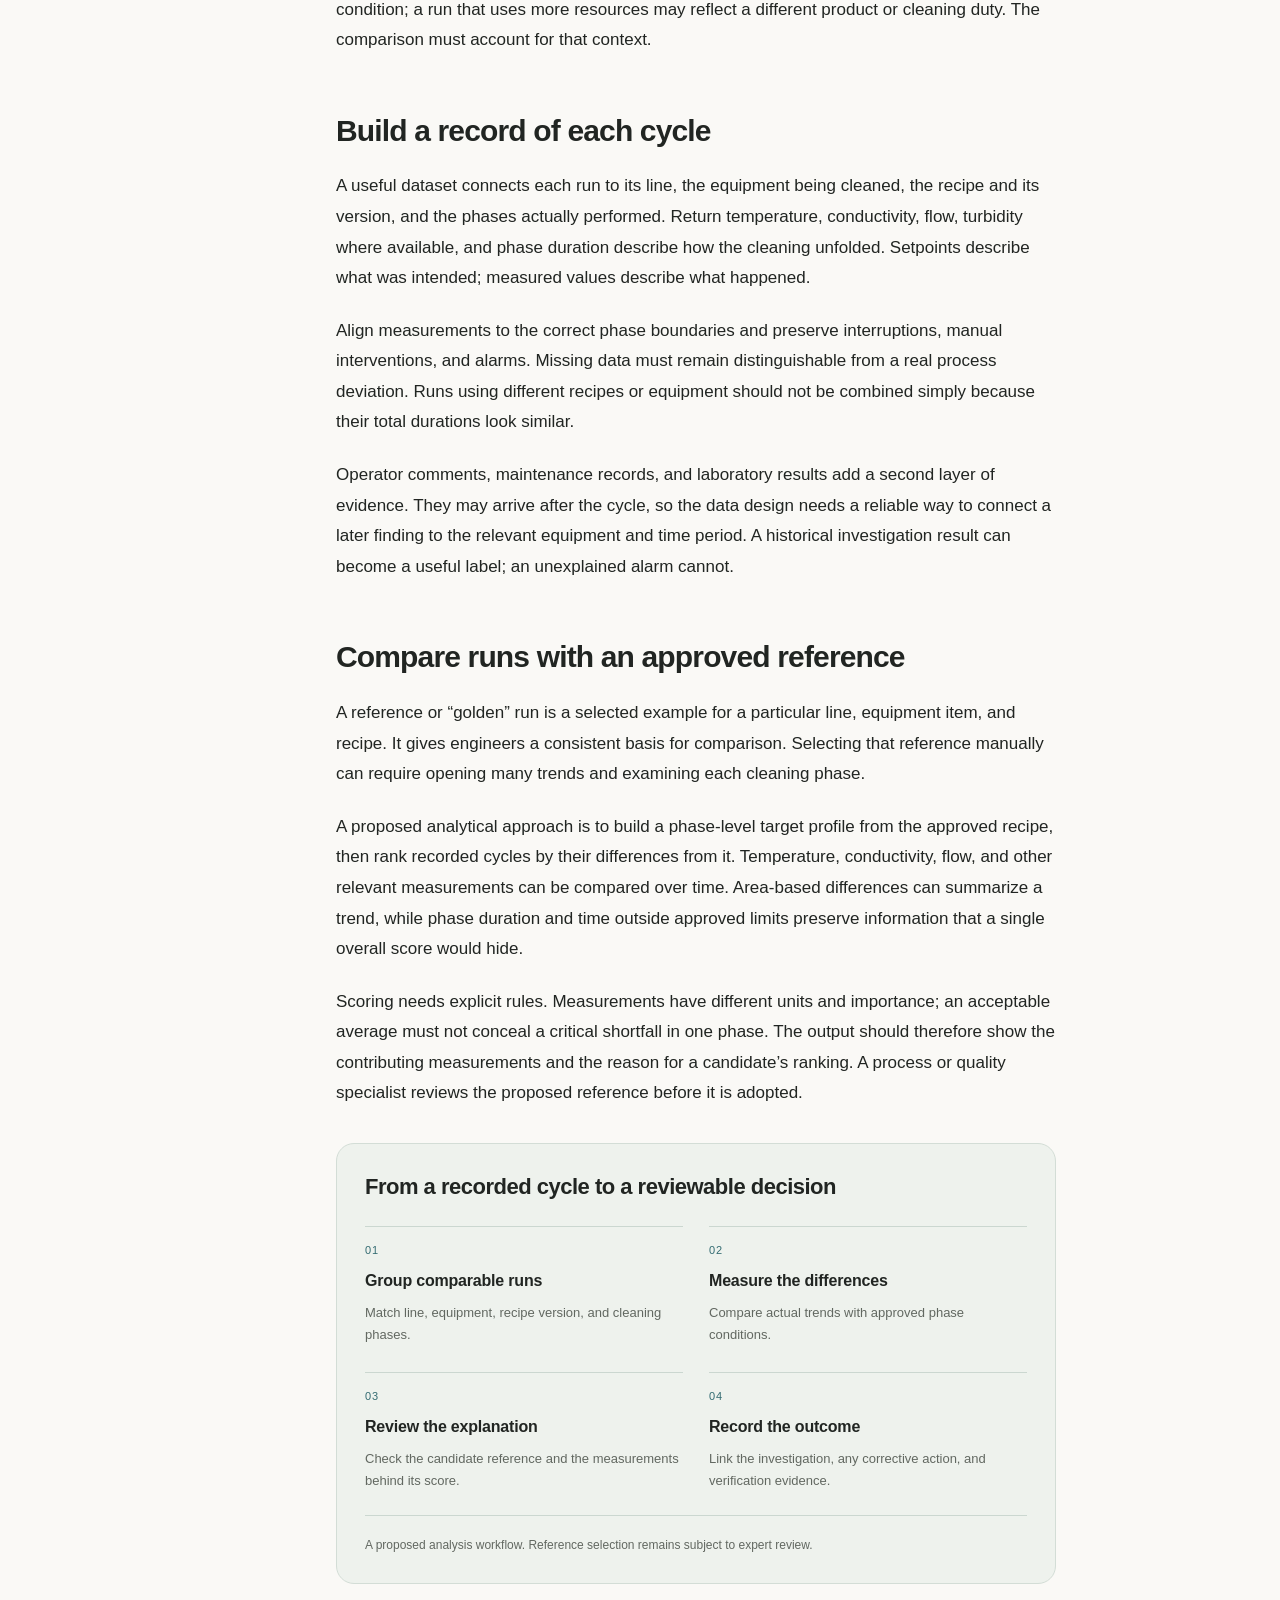
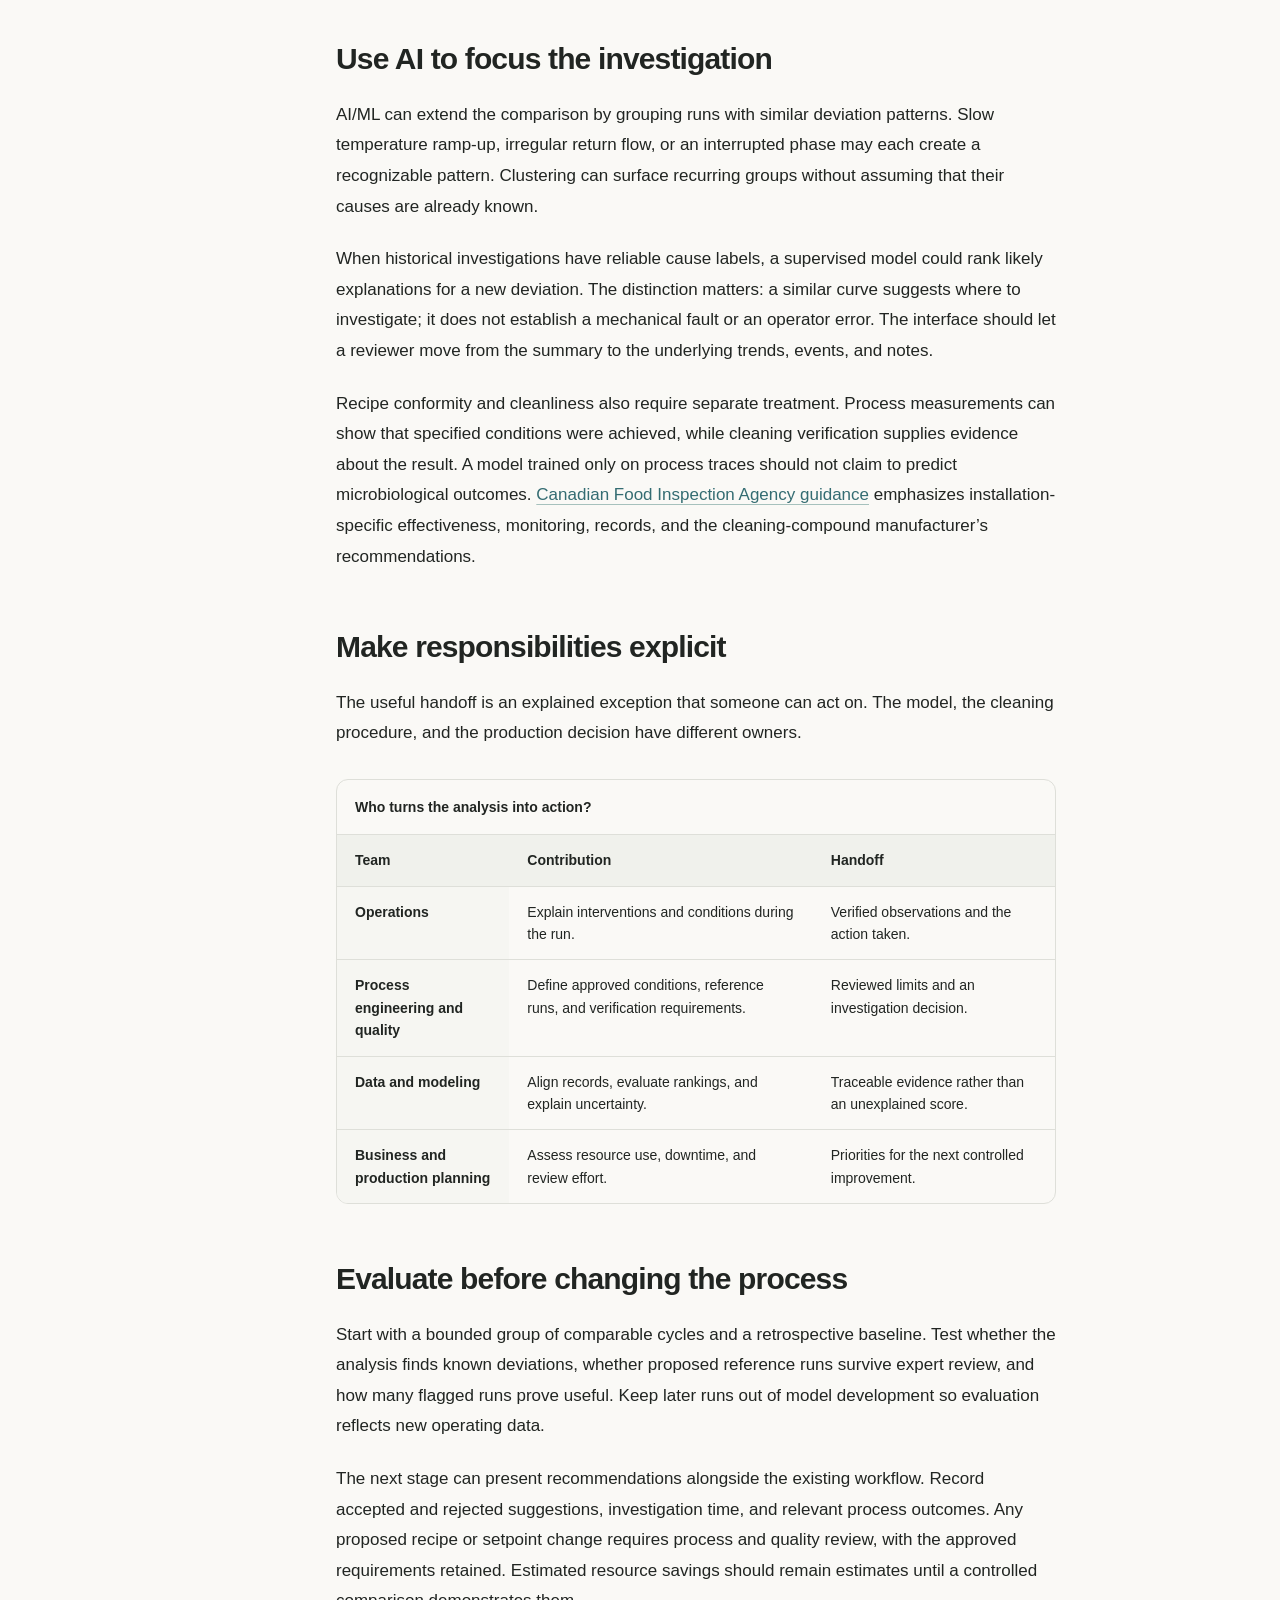
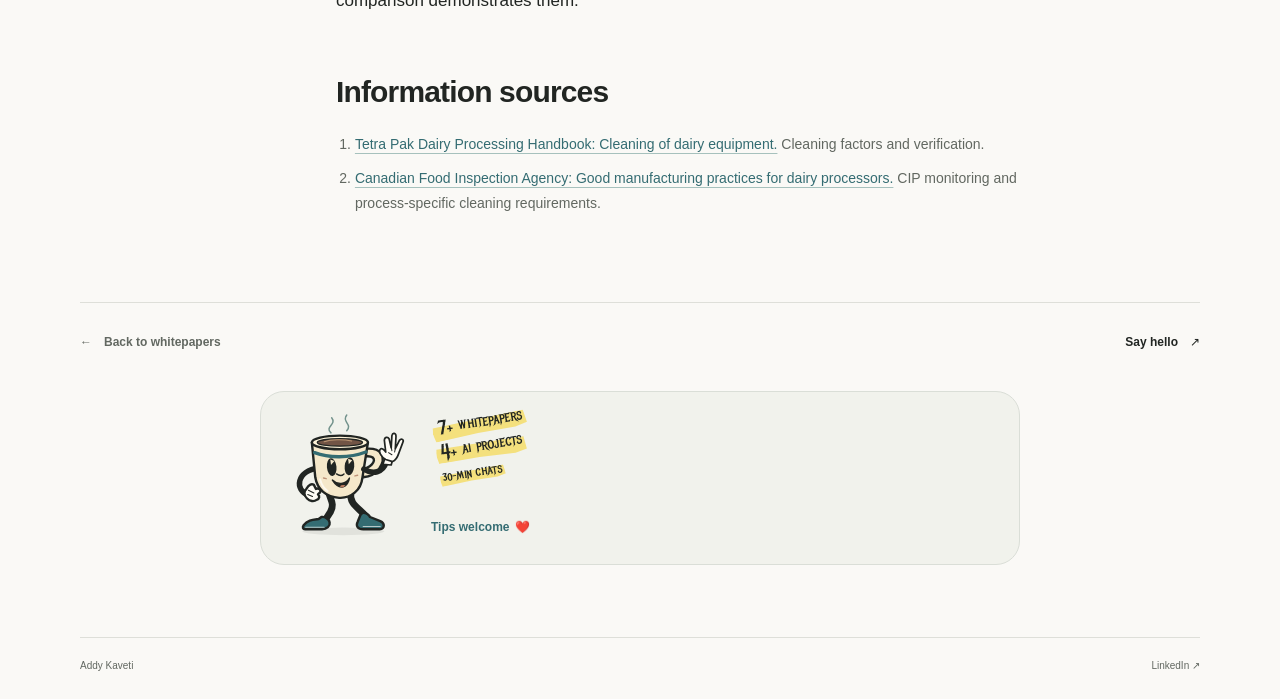
==== commit 2658afc7: "Match tip lettering to greeting marker highlights" ====
--- a/clean-in-place-intelligence.html
+++ b/clean-in-place-intelligence.html
@@ -15,7 +15,7 @@
   <link rel="icon" type="image/svg+xml" href="/assets/addy-icon.svg">
   <link rel="stylesheet" href="/article.css?v=20260927-industry-library">
   <link rel="stylesheet" href="/topics.css?v=20260928-polish">
-  <link rel="stylesheet" href="/tips.css?v=20260928-rock-type">
+  <link rel="stylesheet" href="/tips.css?v=20260928-marker-type">
   <script src="/tips.js?v=20260928-polish2" defer></script>
 </head>
 <body>
--- a/tips.css
+++ b/tips.css
@@ -136,7 +136,7 @@
 .tip-badge {
   position: relative; display: flex; flex-direction: column; align-items: flex-start; justify-content: center; gap: 4px;
   width: 110px; height: 104px; padding: 16px 8px;
-  border: 0; border-radius: 0; background: transparent; color: #f4dc65;
+  border: 0; border-radius: 0; background: transparent; color: #212522;
   filter: none; transform: translate(5px, -7px) rotate(-9deg); transform-origin: left center;
   font-family: "Metal Mania", Impact, "Arial Narrow", sans-serif; font-weight: 400; line-height: 1; text-transform: uppercase; -webkit-font-smoothing: antialiased;
 }
@@ -180,9 +180,18 @@
   .tip-widget--dock .tip-trigger, .tip-widget--dock .tip-fallback { min-width: 96px; }
 }
 
-/* Match the greeting highlighter; a fine dark edge preserves contrast. */
-.tip-badge-number, .tip-badge-label, .tip-badge-foot { color: #f4dc65; -webkit-text-fill-color: #f4dc65; -webkit-text-stroke: 1.2px #393324; paint-order: stroke fill; text-shadow: none; }
+/* Dark lettering on loose marker strokes, matching the greeting highlight. */
+.tip-badge-number, .tip-badge-label, .tip-badge-foot { color: #212522; -webkit-text-fill-color: currentColor; -webkit-text-stroke: 0; text-shadow: none; }
+.tip-badge-row, .tip-badge-foot { position: relative; isolation: isolate; }
+.tip-badge-row::before, .tip-badge-foot::before {
+  content: ""; position: absolute; z-index: -1; left: -3px; bottom: -1px; width: calc(100% + 6px); height: 80%;
+  background: #f4dc65; opacity: .82; transform: rotate(-2deg);
+  clip-path: polygon(1% 9%, 98% 0, 100% 80%, 87% 96%, 47% 91%, 2% 100%, 0 48%); pointer-events: none;
+}
+.tip-badge-row:nth-child(2)::before { transform: rotate(1deg); }
+.tip-badge-foot::before { height: 70%; transform: rotate(-1deg); }
 
 @media (forced-colors: active) {
-  .tip-badge-number, .tip-badge-label, .tip-badge-foot { color: CanvasText; -webkit-text-fill-color: CanvasText; -webkit-text-stroke: 0; text-shadow: none; }
+  .tip-badge-number, .tip-badge-label, .tip-badge-foot { color: CanvasText; -webkit-text-fill-color: CanvasText; }
+  .tip-badge-row::before, .tip-badge-foot::before { display: none; }
 }
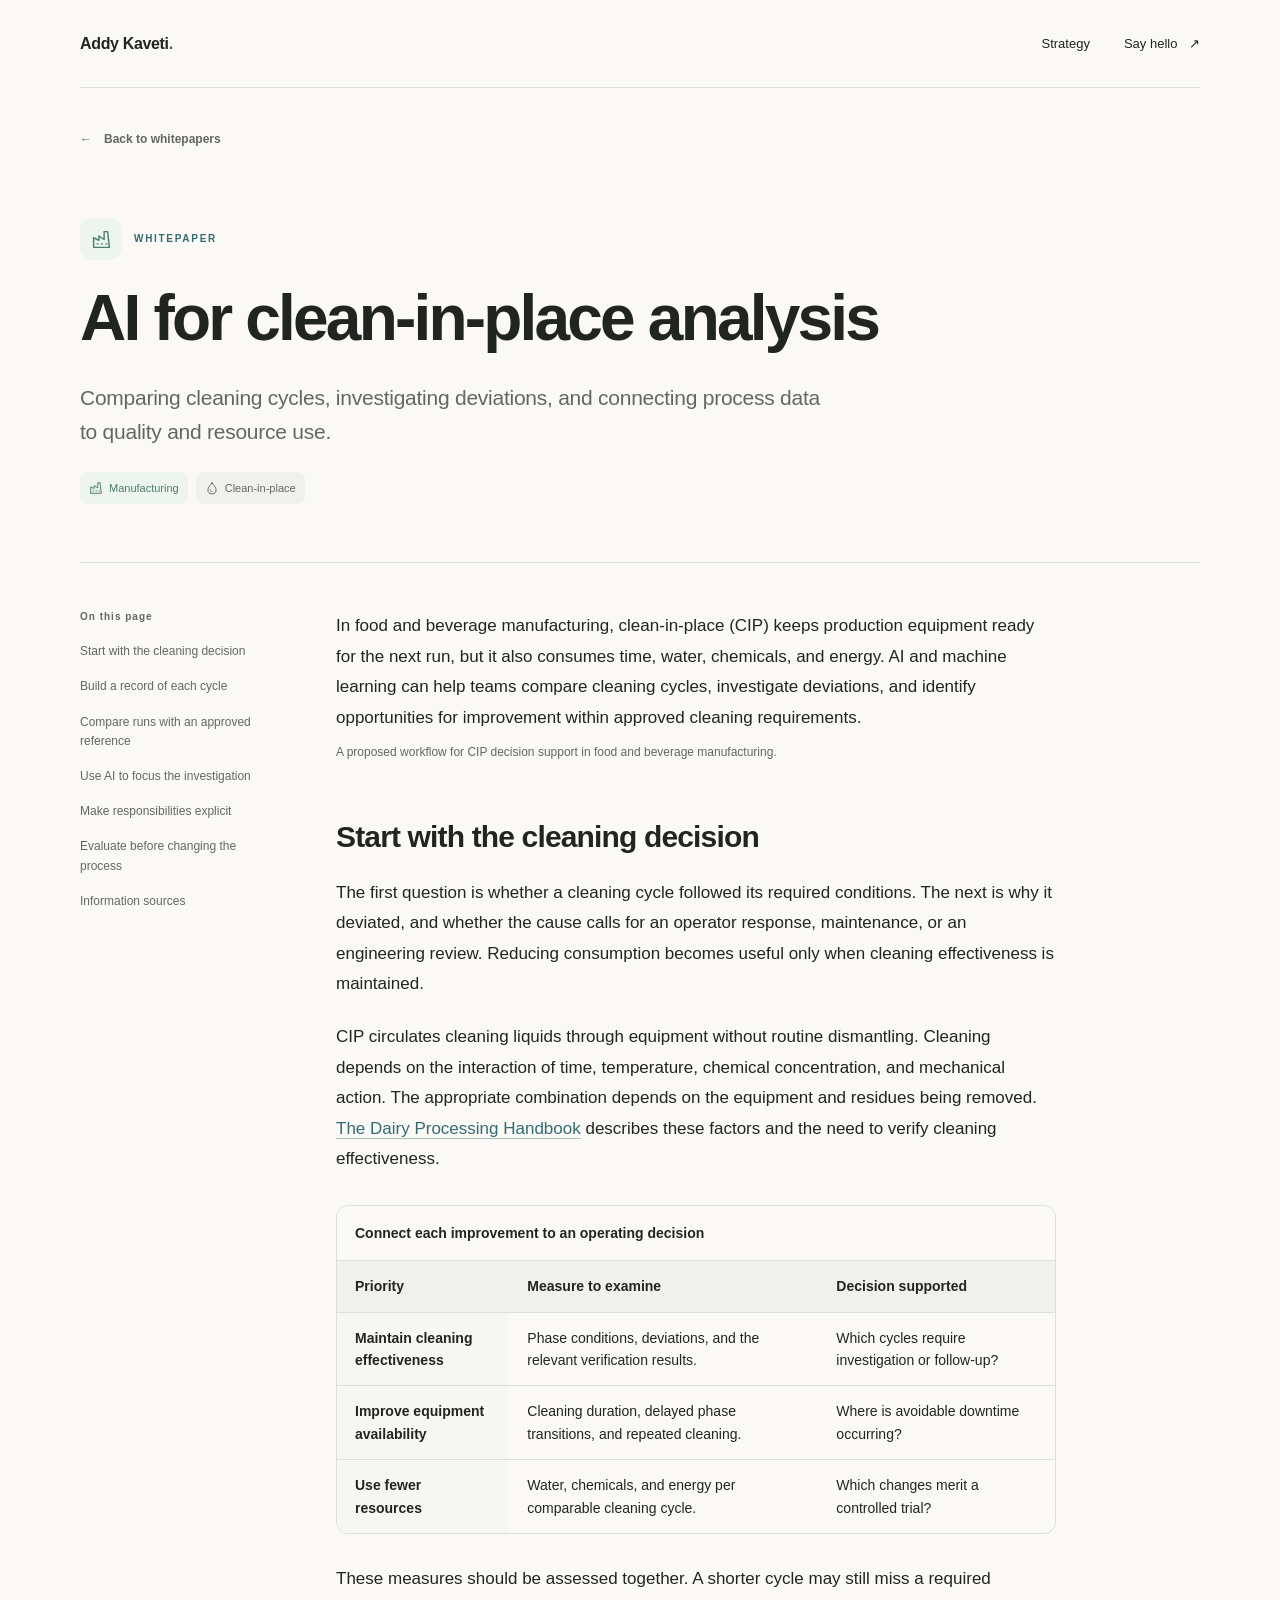
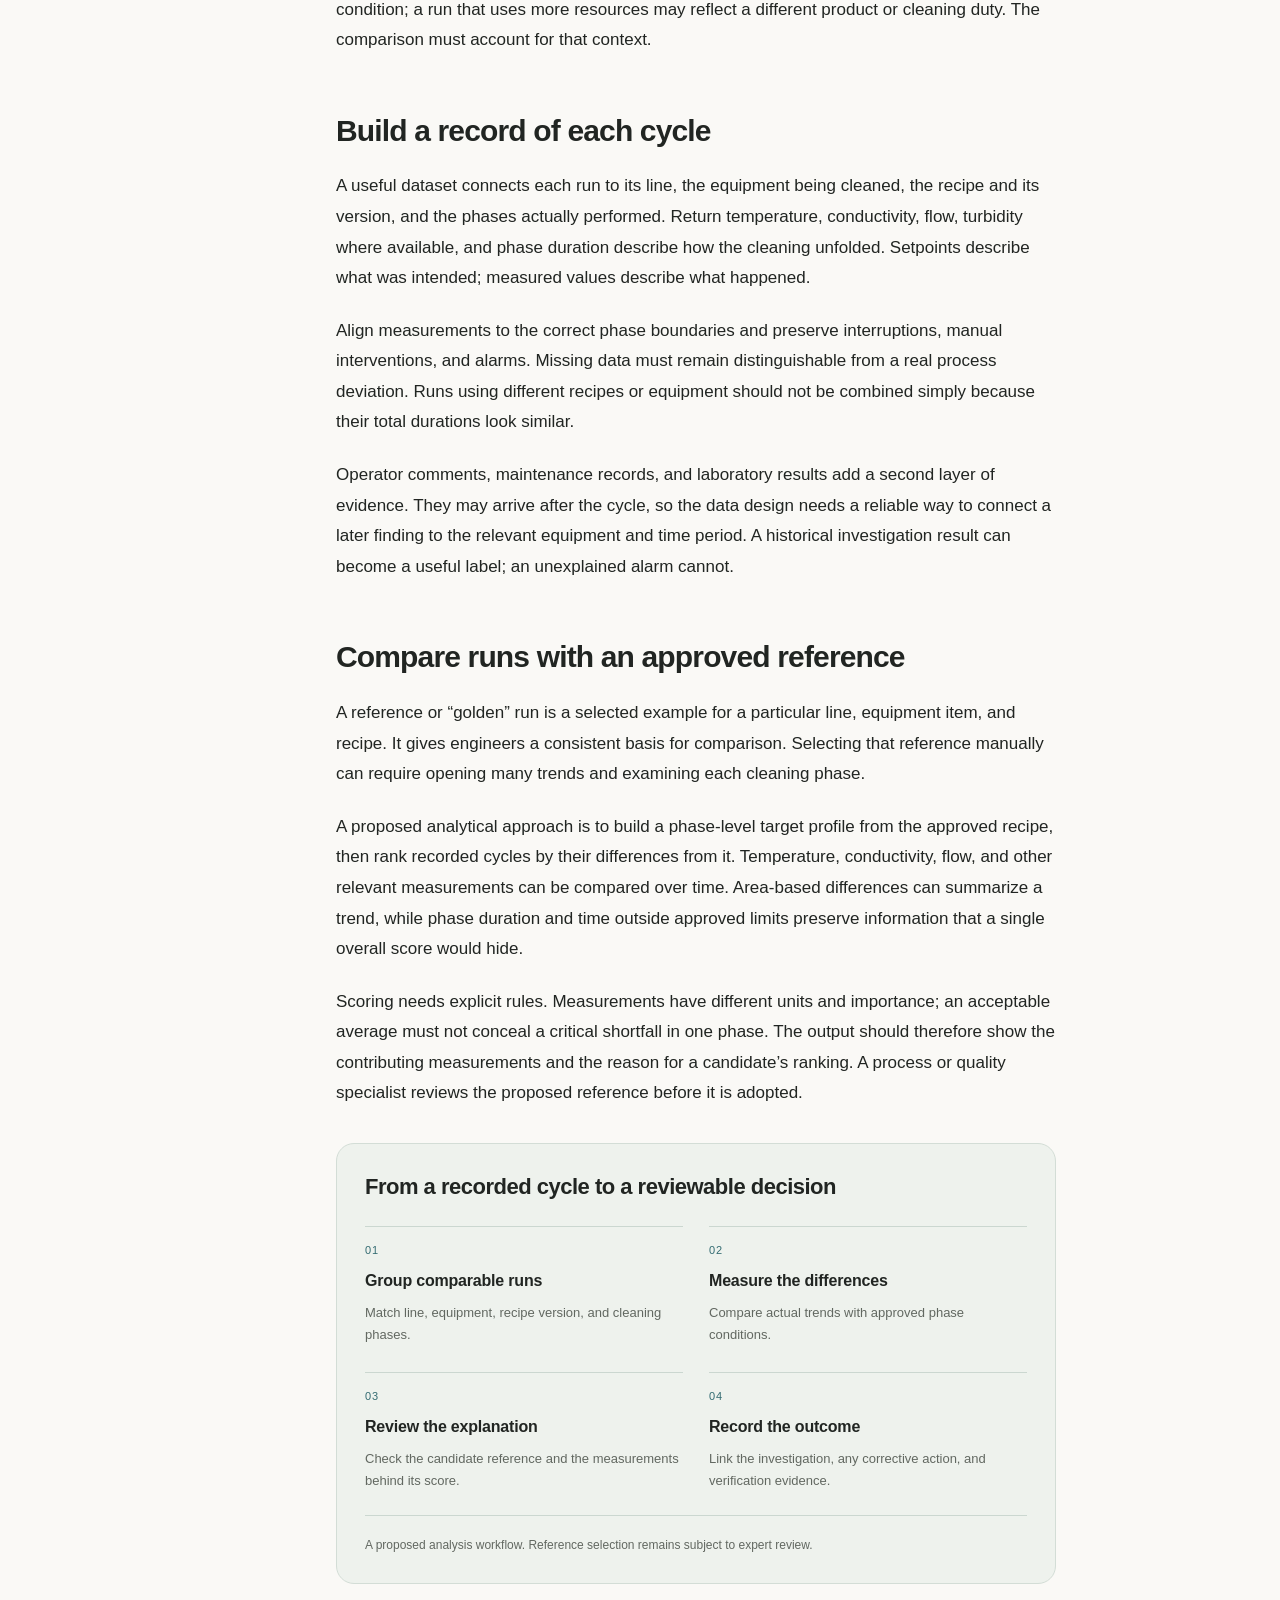
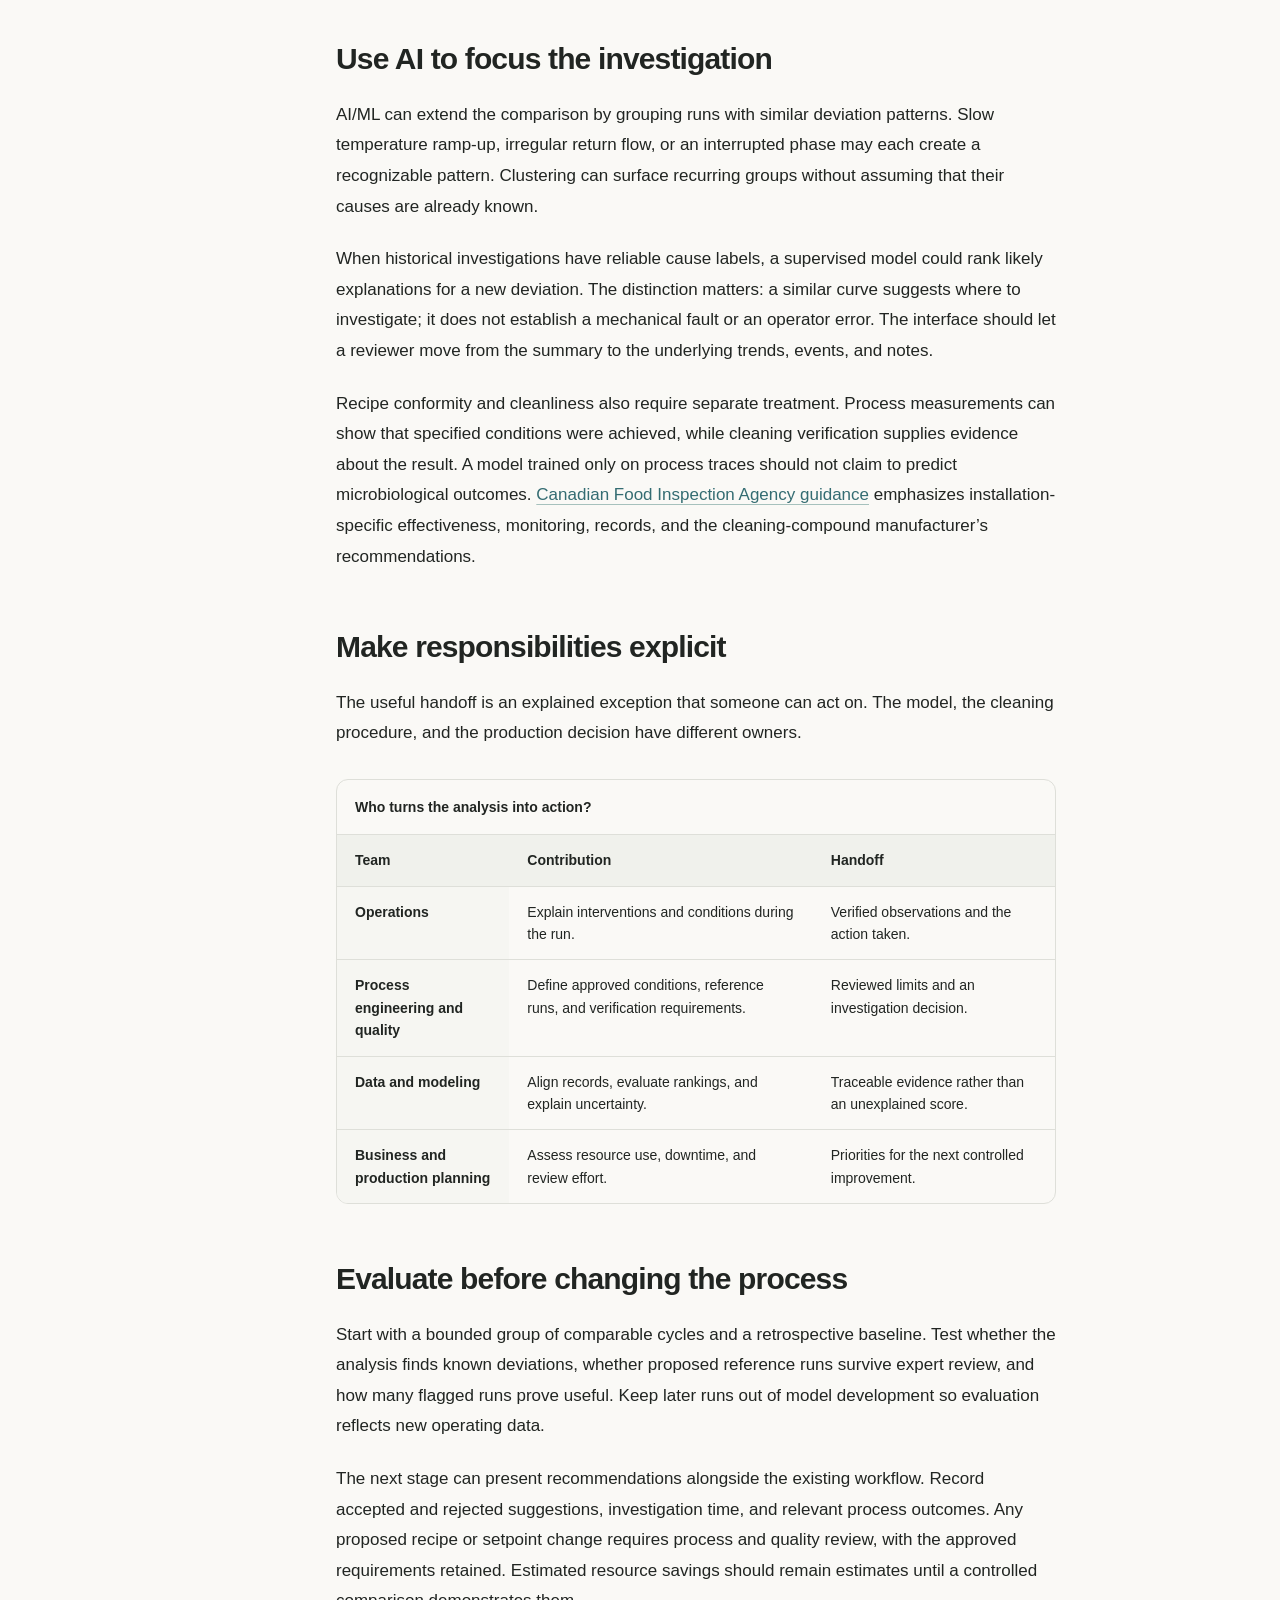
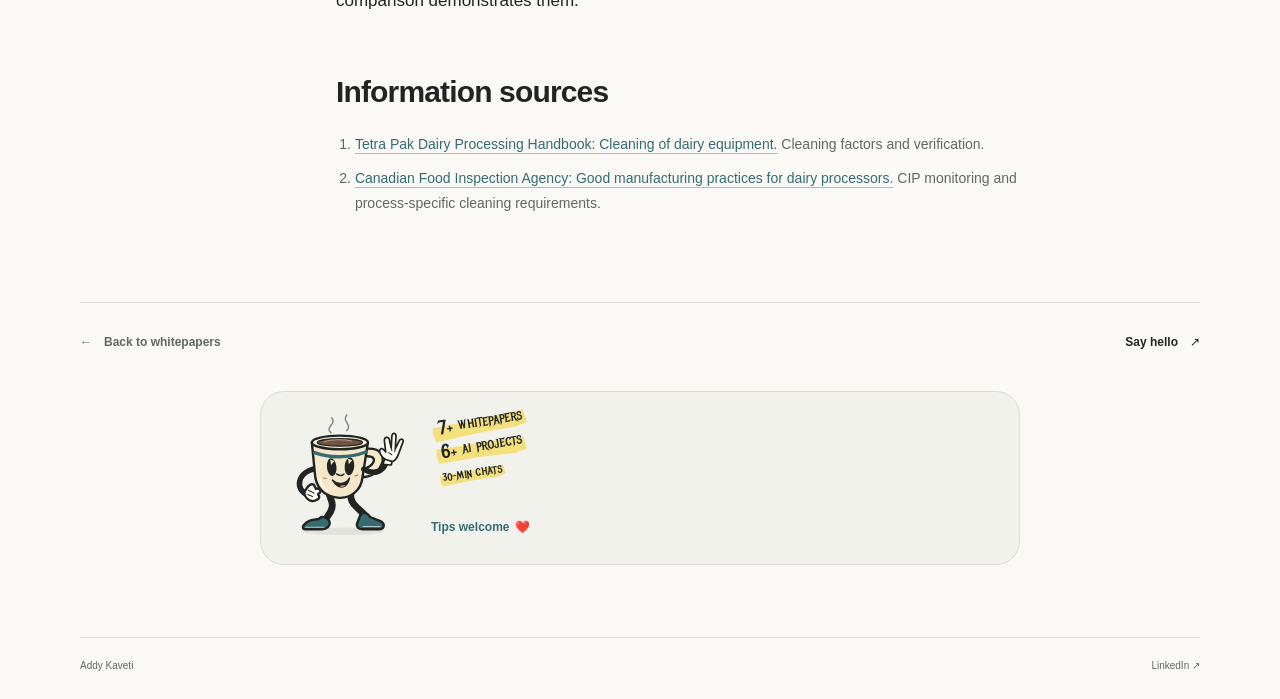
==== commit c25d89c6: "Expand PeakWhale into a compact scrollable project library" ====
--- a/clean-in-place-intelligence.html
+++ b/clean-in-place-intelligence.html
@@ -164,9 +164,9 @@
       </g>
     </svg>
     <div class="tip-pitch">
-      <div class="tip-badge" role="img" aria-label="7-plus whitepapers, 4-plus AI projects, and 30-minute chats">
+      <div class="tip-badge" role="img" aria-label="7-plus whitepapers, 6-plus AI projects, and 30-minute chats">
         <span class="tip-badge-row" aria-hidden="true"><span class="tip-badge-number">7<span>+</span></span><span class="tip-badge-label">Whitepapers</span></span>
-        <span class="tip-badge-row" aria-hidden="true"><span class="tip-badge-number">4<span>+</span></span><span class="tip-badge-label">AI projects</span></span>
+        <span class="tip-badge-row" aria-hidden="true"><span class="tip-badge-number">6<span>+</span></span><span class="tip-badge-label">AI projects</span></span>
         <span class="tip-badge-foot" aria-hidden="true">30-min chats</span>
       </div>
       <div class="tip-controls">
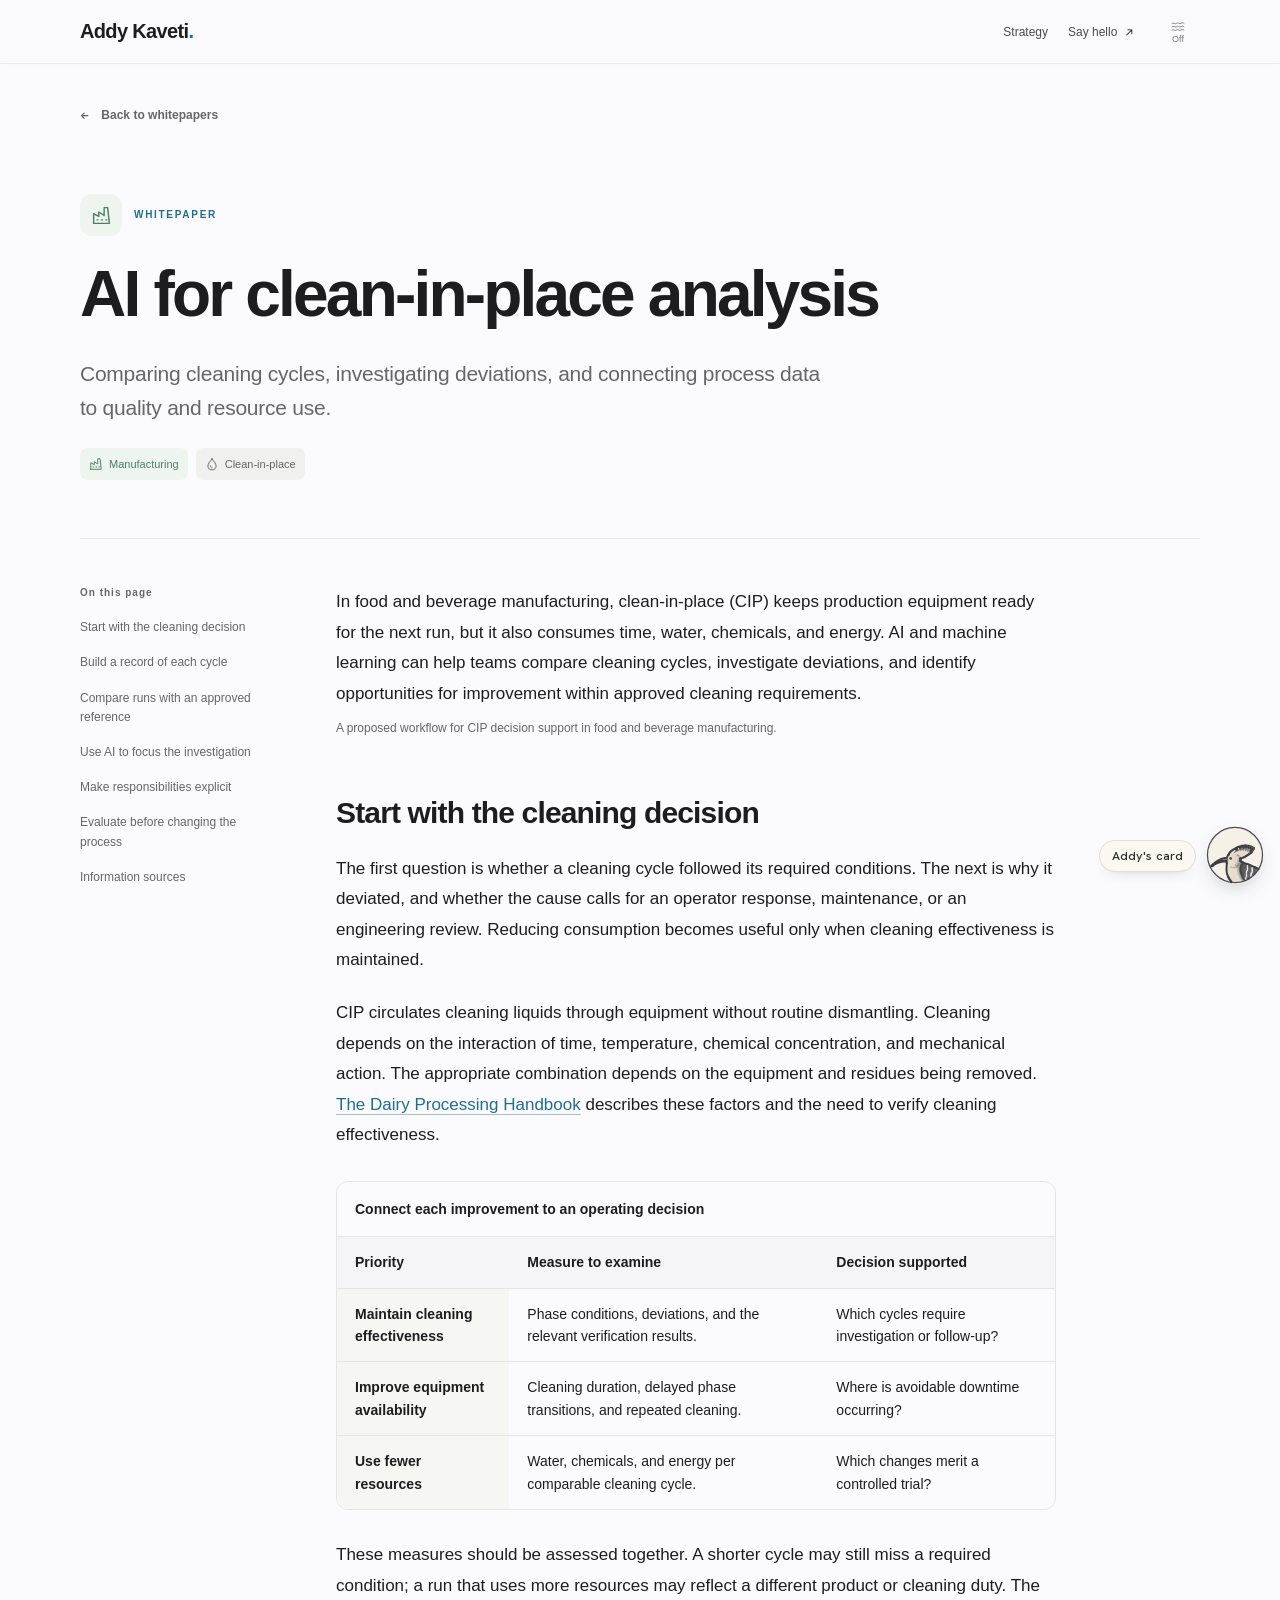
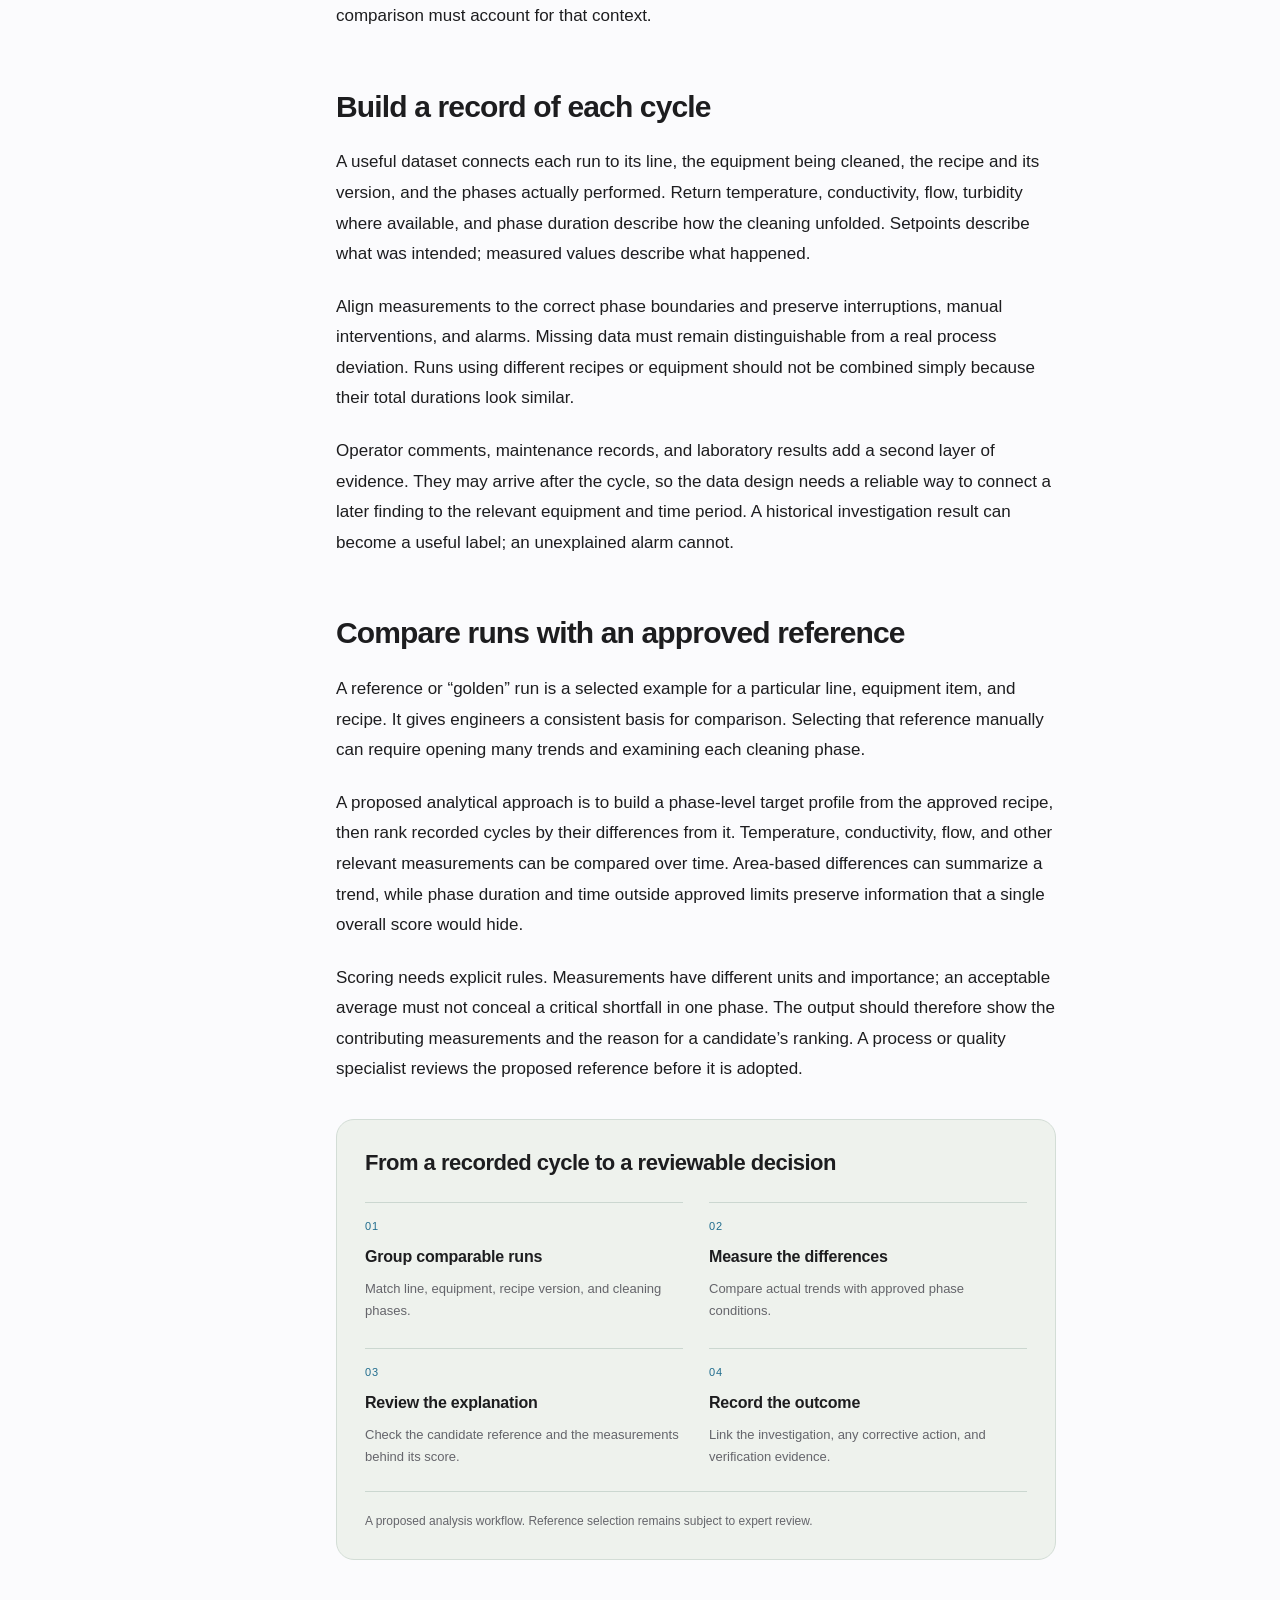
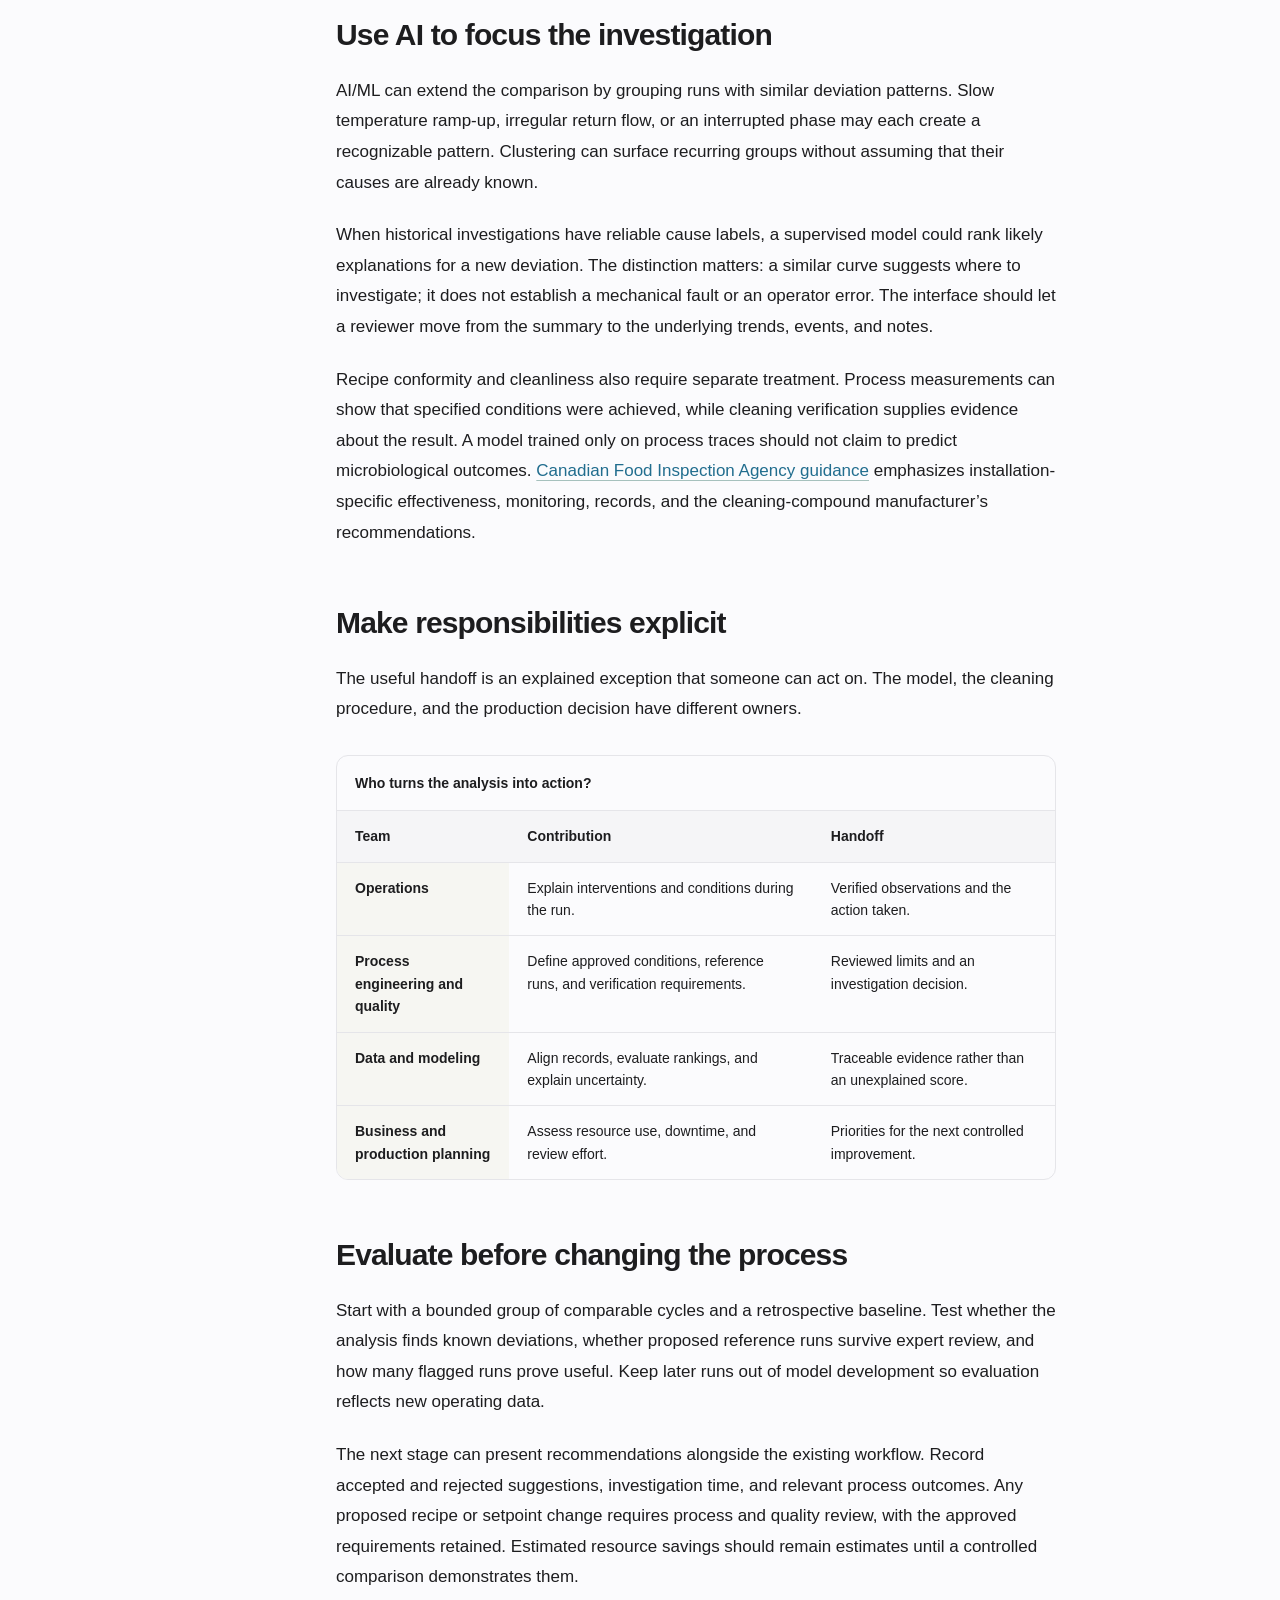
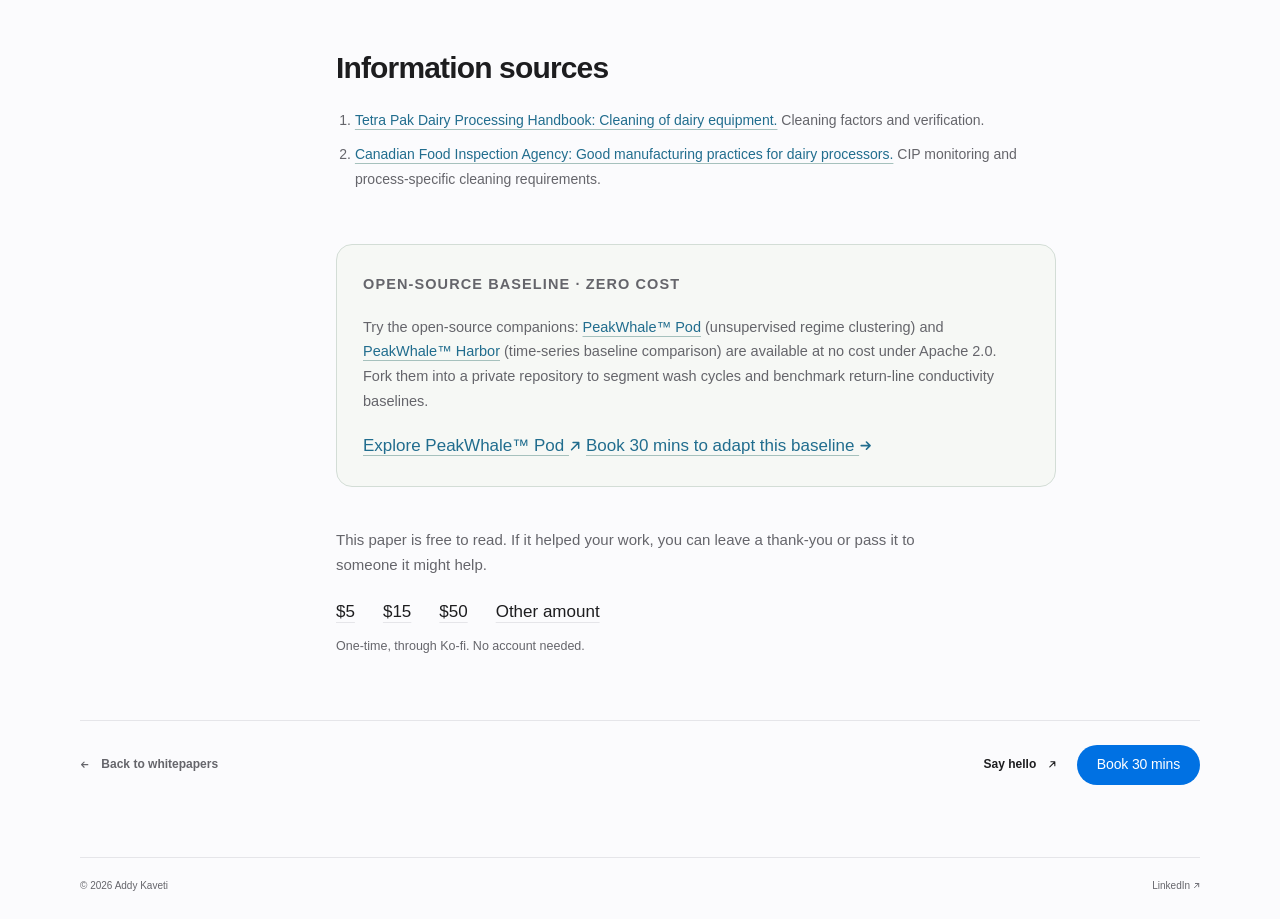
==== commit 318076d0: "Publish site" ====
--- a/clean-in-place-intelligence.html
+++ b/clean-in-place-intelligence.html
@@ -3,6 +3,7 @@
 <head>
   <meta charset="utf-8">
   <meta name="viewport" content="width=device-width, initial-scale=1">
+  <meta name="robots" content="noai, noimageai">
   <title>AI for clean-in-place analysis | Addy Kaveti</title>
   <meta name="description" content="Comparing cleaning cycles, investigating deviations, and connecting process data to quality and resource use.">
   <link rel="canonical" href="https://adrkv.github.io/clean-in-place-intelligence.html">
@@ -15,14 +16,21 @@
   <link rel="icon" type="image/svg+xml" href="/assets/addy-icon.svg">
   <link rel="stylesheet" href="/article.css?v=20260927-industry-library">
   <link rel="stylesheet" href="/topics.css?v=20260928-polish">
-  <link rel="stylesheet" href="/tips.css?v=20260928-marker-type">
-  <script src="/tips.js?v=20260928-polish2" defer></script>
+  <link rel="stylesheet" href="glass-subpages.css?v=20261011">
+  <link rel="stylesheet" href="garden.css?v=20261014-pw">
+  <link rel="stylesheet" href="/thanks.css?v=20261014-pw">
+  <script src="garden.js?v=20261014-pw" defer></script>
+  <script src="/thanks.js?v=20261014-thanks" defer></script>
+  <link rel="stylesheet" href="/world-wash.css?v=2">
+  <script src="/world-wash.js?v=2" defer></script>
+  <link rel="stylesheet" href="water-sound.css?v=20261014-pw">
+  <script src="water-sound.js?v=20261014-pw" data-src="world-assets/v5/water-flow-loop.m4a" data-music="world-assets/v5/cottonwood-waltz.m4a" data-music-volume="0.05" data-music-credit="Music: Cottonwood Waltz, made for this site · Piano recordings: Salamander Grand Piano by Alexander Holm, CC BY 3.0" defer></script>
 </head>
 <body>
   <a class="skip" href="#main">Skip to content</a>
-  <header class="header"><a class="brand" href="/" aria-label="Addy Kaveti home">Addy Kaveti<span aria-hidden="true">.</span></a><nav aria-label="Main navigation"><a href="/#strategy">Strategy</a><a href="/#contact">Say hello <span aria-hidden="true">↗</span></a></nav></header>
+  <header class="header"><a class="brand" href="/" aria-label="Addy Kaveti home">Addy Kaveti<span aria-hidden="true">.</span></a><nav aria-label="Main navigation"><a href="/#strategy">Strategy</a><a href="/#contact">Say hello <span aria-hidden="true"><svg class="ui-arrow" width="0.72em" height="0.72em" viewBox="0 0 12 12" fill="none" stroke="currentColor" stroke-width="1.5" stroke-linecap="round" stroke-linejoin="round" focusable="false"><path d="M2.5 9.5L9.5 2.5M4 2.5H9.5V8"/></svg></span></a></nav></header>
   <main id="main" class="article-main wrap">
-    <a class="back-link" href="/?industry=manufacturing#whitepapers"><span aria-hidden="true">←</span> Back to whitepapers</a>
+    <a class="back-link" href="/?industry=manufacturing#whitepapers"><span aria-hidden="true"><svg class="ui-arrow" width="0.78em" height="0.78em" viewBox="0 0 12 12" fill="none" stroke="currentColor" stroke-width="1.5" stroke-linecap="round" stroke-linejoin="round" focusable="false"><path d="M10 6H2M5.25 2.75L2 6L5.25 9.25"/></svg></span> Back to whitepapers</a>
     <article aria-labelledby="article-title">
       <header class="article-heading">
         <p class="eyebrow"><span class="topic-icon topic-manufacturing"><svg width="20" height="20" viewBox="0 0 24 24" fill="none" stroke="currentColor" stroke-width="1.65" stroke-linecap="round" stroke-linejoin="round" aria-hidden="true" focusable="false"><path d="M3 21V10l6 3V8l6 4V3h4l2 18H3ZM7 17h1M12 17h1M17 17h1"/></svg></span>WHITEPAPER</p>
@@ -108,92 +116,31 @@
   <li><a href="https://dairyprocessinghandbook.tetrapak.com/chapter/cleaning-dairy-equipment" target="_blank" rel="noopener noreferrer">Tetra Pak Dairy Processing Handbook: Cleaning of dairy equipment.</a> Cleaning factors and verification.</li>
   <li><a href="https://inspection.canada.ca/en/preventive-controls/dairy-products/dairy-processors" target="_blank" rel="noopener noreferrer">Canadian Food Inspection Agency: Good manufacturing practices for dairy processors.</a> CIP monitoring and process-specific cleaning requirements.</li>
 </ol>
+<aside class="pw-companion" aria-label="Open-source companion">
+  <p class="pw-companion-kicker">OPEN-SOURCE BASELINE · ZERO COST</p>
+  <p class="pw-companion-note">Try the open-source companions: <a href="https://github.com/PeakWhale/pod" target="_blank" rel="noopener noreferrer">PeakWhale™ Pod</a> (unsupervised regime clustering) and <a href="https://github.com/PeakWhale/harbor" target="_blank" rel="noopener noreferrer">PeakWhale™ Harbor</a> (time-series baseline comparison) are available at no cost under Apache 2.0. Fork them into a private repository to segment wash cycles and benchmark return-line conductivity baselines.</p>
+  <div class="pw-companion-links">
+    <a href="https://github.com/PeakWhale/pod" target="_blank" rel="noopener noreferrer">Explore PeakWhale™ Pod <span aria-hidden="true"><svg class="ui-arrow" width="0.72em" height="0.72em" viewBox="0 0 12 12" fill="none" stroke="currentColor" stroke-width="1.5" stroke-linecap="round" stroke-linejoin="round" focusable="false"><path d="M2.5 9.5L9.5 2.5M4 2.5H9.5V8"/></svg></span></a>
+    <a href="/meet.html?audience=teams&amp;meeting=online" data-booking-context data-booking-audience="teams" data-booking-meeting="online">Book 30 mins to adapt this baseline <span aria-hidden="true"><svg class="ui-arrow" width="0.78em" height="0.78em" viewBox="0 0 12 12" fill="none" stroke="currentColor" stroke-width="1.5" stroke-linecap="round" stroke-linejoin="round" focusable="false"><path d="M2 6H10M6.75 2.75L10 6L6.75 9.25"/></svg></span></a>
+  </div>
+</aside>
+<aside class="colophon" aria-label="A thank-you for this paper" data-thanks-row="paper">
+  <p class="colophon-note">This paper is free to read. If it helped your work, you can leave a thank-you or pass it to someone it might help.</p>
+  <ul class="thanks-amounts">
+    <li><a href="https://ko-fi.com/adrkv/5?hidefeed=true" data-thanks aria-label="Leave a $5 thank-you for this paper (opens Ko-fi)">$5</a></li>
+    <li><a href="https://ko-fi.com/adrkv/15?hidefeed=true" data-thanks aria-label="Leave a $15 thank-you for this paper (opens Ko-fi)">$15</a></li>
+    <li><a href="https://ko-fi.com/adrkv/50?hidefeed=true" data-thanks aria-label="Leave a $50 thank-you for this paper (opens Ko-fi)">$50</a></li>
+    <li><a href="https://ko-fi.com/adrkv?hidefeed=true" data-thanks aria-label="Other amount: choose your own thank-you for this paper (opens Ko-fi)">Other amount</a></li>
+  </ul>
+  <p class="thanks-fine" aria-live="polite">One-time, through Ko-fi. No account needed.</p>
+</aside>
+
 
         </div>
       </div>
     </article>
-    <nav class="article-end" aria-label="Article navigation"><a class="back-link" href="/?industry=manufacturing#whitepapers"><span aria-hidden="true">←</span> Back to whitepapers</a><a class="text-link" href="/#contact">Say hello <span aria-hidden="true">↗</span></a></nav>
-    <div class="tips-placement">
-<section class="tip-widget" id="tips" data-tip-widget aria-label="An optional thank-you">
-  <div class="tip-stage">
-    <svg class="tip-character" viewBox="0 0 190 200" aria-hidden="true" focusable="false" xmlns="http://www.w3.org/2000/svg">
-      <ellipse cx="94" cy="178" rx="60" ry="5.5" fill="#212522" opacity=".075"/>
-      <g class="cup-steam" fill="none" stroke="#73928c" stroke-width="2.2" stroke-linecap="round">
-        <path d="M76 34c-10-9 9-12 1-22"/>
-        <path d="M99 31c9-10-8-13 0-23"/>
-      </g>
-      <g class="cup-body" stroke="#212522" stroke-width="3.5" stroke-linecap="round" stroke-linejoin="round">
-        <!-- Springy legs, with feet planted on the same baseline. -->
-        <path d="M72 119c3 13 10 19 3 31l-11 17" fill="none" stroke-width="10"/>
-        <path d="M105 121c-3 18 14 24 22 35" fill="none" stroke-width="10"/>
-        <path d="M62 157c5-1 11 3 12 8 1 5-4 10-11 10H38c-3 0-4-3-2-6 6-8 14-8 22-9z" fill="#346c72"/>
-        <path d="M39 172h27" fill="none" stroke="#faf9f6" stroke-width="1.5" opacity=".65"/>
-        <g class="cup-toe">
-          <path d="M122 151c5-1 10 3 11 6l15 6c7 3 7 11-1 12h-24c-8 0-11-5-8-11l4-10z" fill="#346c72"/>
-          <path d="M123 171h25" fill="none" stroke="#faf9f6" stroke-width="1.5" opacity=".65"/>
-        </g>
-        <!-- The handle stays visible behind the cup. -->
-        <path d="M121 58c30-5 37 12 25 29-5 7-13 11-23 12l-2-12c12-1 22-12 16-17-4-3-10-2-15-1z" fill="#f5e8ca"/>
-        <!-- Rubber-hose arm and a small resting glove. -->
-        <path d="M59 85C24 90 23 118 43 125" fill="none" stroke-width="8"/>
-        <path d="M40 116c4-7 8-8 11-6l3 6c5-2 8 2 6 5l-3 3c3 2 2 7-2 8-4 3-10 2-14-2-5-5-5-10-1-14z" fill="#fffdf6"/>
-        <path d="m43 118 8 4m-9 2 7 3" fill="none" stroke-width="1.5"/>
-        <!-- Curved ceramic body and the coffee surface. -->
-        <path d="M48 48h82l-8 51c-2 19-17 31-34 30-19-1-32-12-35-30z" fill="#f5e8ca"/>
-        <path d="M52 63c21 8 51 8 75-1" fill="none" stroke="#346c72" stroke-width="5"/>
-        <path d="M60 102c2 8 5 13 11 17" fill="none" stroke="#fffdf6" stroke-width="3" opacity=".8"/>
-        <ellipse cx="89" cy="48" rx="41" ry="10" fill="#fff4d9"/>
-        <ellipse cx="89" cy="48" rx="33" ry="5.5" fill="#715445" stroke-width="2"/>
-        <path d="M66 47c10-3 27-4 40-1" fill="none" stroke="#bc9774" stroke-width="1.5"/>
-        <g class="cup-eyes" stroke="none" fill="#212522">
-          <ellipse cx="77" cy="84" rx="7" ry="13" transform="rotate(-6 77 84)"/>
-          <ellipse cx="103" cy="83" rx="7" ry="13" transform="rotate(6 103 83)"/>
-          <path d="m75 73 6 2-5 6zM101 72l6 2-5 6z" fill="#f5e8ca"/>
-        </g>
-        <path d="M84 94c4 3 8 3 11 0" fill="none" stroke-width="2"/>
-        <path d="M78 103c7 7 19 7 25-3-2 13-14 20-25 3z" fill="#212522" stroke-width="2"/>
-        <path d="M89 112c2-2 5-2 8-1-3 3-5 4-8 1z" fill="#ba7c61" stroke="none"/>
-        <path d="m65 100 4 1m42-4 4-1" fill="none" stroke="#bf947a" stroke-width="2"/>
-        <!-- A friendly, occasional wave. -->
-        <g class="cup-hand">
-          <path d="M124 87c13 8 28 6 33-11" fill="none" stroke-width="8"/>
-          <path d="m152 80 12 1 2-8-11-3z" fill="#fffdf6" stroke-width="2.5"/>
-          <path d="M156 73c-7-4-11-12-8-15 2-2 5 0 8 4l-2-17c0-5 5-6 7-2l3 13 1-18c1-5 6-4 6 1l-1 18 6-12c3-4 7-1 5 3l-6 16c-2 6-4 10-9 12z" fill="#fffdf6" stroke-width="2.5"/>
-          <path d="m160 63 5 3m-1-11 1 5m5-3-1 5" fill="none" stroke-width="1.5"/>
-        </g>
-      </g>
-    </svg>
-    <div class="tip-pitch">
-      <div class="tip-badge" role="img" aria-label="7-plus whitepapers, 6-plus AI projects, and 30-minute chats">
-        <span class="tip-badge-row" aria-hidden="true"><span class="tip-badge-number">7<span>+</span></span><span class="tip-badge-label">Whitepapers</span></span>
-        <span class="tip-badge-row" aria-hidden="true"><span class="tip-badge-number">6<span>+</span></span><span class="tip-badge-label">AI projects</span></span>
-        <span class="tip-badge-foot" aria-hidden="true">30-min chats</span>
-      </div>
-      <div class="tip-controls">
-        <a class="tip-fallback" href="https://ko-fi.com/adrkv/5?hidefeed=true" target="_blank" rel="noopener noreferrer">Tips welcome <span class="tip-heart" aria-hidden="true">❤️</span></a>
-        <button class="tip-trigger" hidden type="button" aria-expanded="false" aria-controls="tip-options" aria-label="Tips welcome">
-          <span>Tips welcome</span>
-          <span class="tip-heart" aria-hidden="true">❤️</span>
-        </button>
-      </div>
-    </div>
-  </div>
-  <div class="tip-panel" id="tip-options" hidden>
-    <div class="tip-panel-heading">
-      <p>One-time thank-you · USD</p>
-      <button class="tip-dismiss" type="button" aria-label="Close thank-you options"><svg width="14" height="14" viewBox="0 0 14 14" fill="none" aria-hidden="true"><path d="m3 3 8 8M11 3l-8 8" stroke="currentColor" stroke-width="1.5" stroke-linecap="round"/></svg></button>
-    </div>
-    <p class="tip-value">If something helped, tips are welcome.</p>
-    <div class="tip-amounts" role="group" aria-label="Choose a thank-you amount">
-      <a class="tip-amount" data-tip-amount="5" href="https://ko-fi.com/adrkv/5?hidefeed=true" target="_blank" rel="noopener noreferrer" aria-label="Give a $5 one-time thank-you on Ko-fi (opens in a new tab)"><span class="tip-amount-value">$5</span><span class="tip-amount-label">A coffee</span></a>
-      <a class="tip-amount" data-tip-amount="15" href="https://ko-fi.com/adrkv/15?hidefeed=true" target="_blank" rel="noopener noreferrer" aria-label="Give a $15 one-time thank-you on Ko-fi (opens in a new tab)"><span class="tip-amount-value">$15</span><span class="tip-amount-label">Cheers</span></a>
-      <a class="tip-amount" data-tip-amount="50" href="https://ko-fi.com/adrkv/50?hidefeed=true" target="_blank" rel="noopener noreferrer" aria-label="Give a $50 one-time thank-you on Ko-fi (opens in a new tab)"><span class="tip-amount-value">$50</span><span class="tip-amount-label">That helped</span></a>
-    </div>
-    <p class="tip-footnote" data-tip-checkout-note>Continue on Ko-fi.</p>
-  </div>
-</section>
-    </div>
+    <nav class="article-end" aria-label="Article navigation"><a class="back-link" href="/?industry=manufacturing#whitepapers"><span aria-hidden="true"><svg class="ui-arrow" width="0.78em" height="0.78em" viewBox="0 0 12 12" fill="none" stroke="currentColor" stroke-width="1.5" stroke-linecap="round" stroke-linejoin="round" focusable="false"><path d="M10 6H2M5.25 2.75L2 6L5.25 9.25"/></svg></span> Back to whitepapers</a><a class="text-link" href="/#contact">Say hello <span aria-hidden="true"><svg class="ui-arrow" width="0.72em" height="0.72em" viewBox="0 0 12 12" fill="none" stroke="currentColor" stroke-width="1.5" stroke-linecap="round" stroke-linejoin="round" focusable="false"><path d="M2.5 9.5L9.5 2.5M4 2.5H9.5V8"/></svg></span></a><a class="article-book" href="/meet.html?audience=teams&amp;meeting=online" data-booking-context data-booking-audience="teams" data-booking-meeting="online" aria-label="Book 30 minutes with Addy">Book 30 mins</a></nav>
   </main>
-  <footer class="footer wrap"><a href="/">Addy Kaveti</a><a href="https://www.linkedin.com/in/adrkv/" target="_blank" rel="noopener noreferrer">LinkedIn <span aria-hidden="true">↗</span></a></footer>
+  <footer class="footer wrap"><span>© 2026 <a href="/">Addy Kaveti</a></span><a href="https://www.linkedin.com/in/adrkv/" target="_blank" rel="noopener noreferrer">LinkedIn <span aria-hidden="true"><svg class="ui-arrow" width="0.72em" height="0.72em" viewBox="0 0 12 12" fill="none" stroke="currentColor" stroke-width="1.5" stroke-linecap="round" stroke-linejoin="round" focusable="false"><path d="M2.5 9.5L9.5 2.5M4 2.5H9.5V8"/></svg></span></a></footer>
 </body>
 </html>
--- a/article.css
+++ b/article.css
@@ -1,341 +1,2 @@
-:root {
-  --paper: #faf9f6;
-  --ink: #212522;
-  --muted: #626861;
-  --line: #dedfd9;
-  --accent: #346c72;
-  --soft: #f0f1ec;
-}
-
-* { box-sizing: border-box; }
-html { scroll-padding-top: 32px; }
-body {
-  margin: 0;
-  background: var(--paper);
-  color: var(--ink);
-  font-family: -apple-system, BlinkMacSystemFont, "Segoe UI", sans-serif;
-  -webkit-font-smoothing: antialiased;
-}
-a { color: inherit; text-decoration: none; }
-a:hover { color: var(--accent); }
-a:focus-visible, [tabindex]:focus-visible {
-  outline: 3px solid #2b7f9e;
-  outline-offset: 6px;
-  border-radius: 3px;
-}
-::selection { background: #c8dedb; }
-h1, h2, h3, h4, p, figure { margin: 0; }
-.wrap, .header { width: min(1120px, calc(100% - 112px)); margin-inline: auto; }
-.header {
-  min-height: 88px;
-  display: flex;
-  align-items: center;
-  justify-content: space-between;
-  gap: 24px;
-  border-bottom: 1px solid var(--line);
-}
-.brand {
-  display: inline-flex;
-  align-items: baseline;
-  padding-block: 12px;
-  font-size: 16px;
-  font-weight: 600;
-  letter-spacing: -.35px;
-  white-space: nowrap;
-}
-.brand > span { color: var(--accent); }
-.header nav { display: flex; gap: 34px; font-size: 13px; font-weight: 500; }
-.header nav a { display: inline-block; padding-block: 14px; }
-.header nav a span { margin-left: 8px; }
-.skip {
-  position: absolute;
-  top: 12px;
-  left: 12px;
-  padding: 12px;
-  background: #fff;
-  transform: translateY(-160%);
-  z-index: 9;
-}
-.skip:focus { transform: none; }
-.article-main { padding-block: 36px 72px; }
-.back-link, .text-link {
-  display: inline-flex;
-  gap: 12px;
-  align-items: center;
-  font-size: 12px;
-  line-height: 1.6;
-  font-weight: 550;
-  min-height: 32px;
-}
-.back-link { color: var(--muted); }
-.article-heading { max-width: 890px; padding-block: 62px 58px; }
-.eyebrow {
-  color: var(--accent);
-  font-size: 10px;
-  font-weight: 600;
-  letter-spacing: 1.7px;
-  line-height: 1.6;
-  margin-bottom: 24px;
-}
-h1 {
-  font-size: clamp(42px, 5vw, 68px);
-  font-weight: 550;
-  line-height: 1.08;
-  letter-spacing: -2.8px;
-  text-wrap: balance;
-  overflow-wrap: break-word;
-}
-.article-summary {
-  max-width: 740px;
-  color: var(--muted);
-  font-size: 21px;
-  line-height: 1.6;
-  letter-spacing: -.25px;
-  margin-top: 28px;
-}
-.article-affiliation { display: flex; align-items: center; gap: 14px; width: fit-content; margin-top: 22px; color: var(--muted); font-size: 12px; line-height: 1.5; }
-.article-affiliation:hover > span:first-child { text-decoration: underline; text-underline-offset: 4px; }
-.article-affiliation-logo { display: flex; align-items: center; width: 148px; height: 48px; flex: 0 0 148px; overflow: hidden; }
-.article-affiliation-logo img { display: block; width: 100%; height: auto; mix-blend-mode: multiply; }
-.article-context { max-width: 740px; margin-top: 26px; padding-left: 18px; border-left: 2px solid var(--line); color: var(--muted); font-size: 13px; line-height: 1.75; }
-.article-context strong { color: var(--ink); font-weight: 550; }
-.reading-layout {
-  display: grid;
-  grid-template-columns: 192px minmax(0, 720px);
-  gap: 64px;
-  align-items: start;
-  border-top: 1px solid var(--line);
-  padding-top: 48px;
-}
-.article-contents { position: sticky; top: 32px; }
-.article-contents > p {
-  font-size: 10px;
-  font-weight: 600;
-  letter-spacing: 1px;
-  color: var(--muted);
-  margin-bottom: 16px;
-}
-.article-contents ol { list-style: none; margin: 0; padding: 0; }
-.article-contents li + li { margin-top: 8px; }
-.article-contents a {
-  display: block;
-  color: var(--muted);
-  font-size: 12px;
-  line-height: 1.6;
-  padding-block: 4px;
-}
-.article-contents a:hover { color: var(--accent); }
-.article-body {
-  grid-column: 2;
-  width: 100%;
-  min-width: 0;
-  max-width: 720px;
-  font-size: 17px;
-  line-height: 1.8;
-}
-.article-body > :first-child { margin-top: 0; }
-.article-body h2 {
-  font-size: 30px;
-  line-height: 1.25;
-  font-weight: 550;
-  letter-spacing: -.85px;
-  margin: 56px 0 22px;
-  text-wrap: balance;
-}
-.article-body h3 {
-  font-size: 21px;
-  line-height: 1.4;
-  font-weight: 550;
-  letter-spacing: -.35px;
-  margin: 34px 0 14px;
-}
-.article-body h4 { font-size: 17px; font-weight: 600; line-height: 1.5; margin: 26px 0 12px; }
-.article-body p, .article-body ul, .article-body ol { margin: 0 0 22px; }
-.article-body li + li { margin-top: 8px; }
-.article-body ul, .article-body ol { padding-left: 1.35em; }
-.article-body li > ul, .article-body li > ol { margin-block: 10px 0; }
-.article-body strong { font-weight: 600; }
-.article-body a {
-  color: var(--accent);
-  text-decoration: underline;
-  text-decoration-thickness: 1px;
-  text-underline-offset: 4px;
-  text-decoration-color: #a6c1bd;
-  overflow-wrap: anywhere;
-}
-.article-body a:hover { text-decoration-color: currentColor; }
-.article-body hr { margin: 40px 0; border: 0; border-top: 1px solid var(--line); }
-.article-body blockquote {
-  margin: 32px 0;
-  padding: 2px 0 2px 24px;
-  border-left: 2px solid var(--accent);
-  color: var(--muted);
-}
-.article-body blockquote > :last-child { margin-bottom: 0; }
-.article-body figure { margin: 34px 0; }
-.article-body figure img, .article-body figure svg {
-  display: block;
-  width: 100%;
-  height: auto;
-  border-radius: 12px;
-}
-.article-body figcaption {
-  font-size: 12px;
-  line-height: 1.7;
-  color: var(--muted);
-  margin-top: 12px;
-}
-/* Wrap wide tables in <div class="table-scroll" role="region" aria-label="…" tabindex="0">. */
-.table-scroll { overflow-x: auto; margin: 30px 0; border: 1px solid var(--line); border-radius: 12px; }
-.article-body table { width: 100%; border-collapse: collapse; font-size: 14px; line-height: 1.6; text-align: left; }
-.article-body caption { text-align: left; font-weight: 550; padding: 16px 18px; }
-.article-body th, .article-body td { padding: 14px 18px; border-top: 1px solid var(--line); vertical-align: top; }
-.article-body th { background: var(--soft); font-weight: 600; }
-.article-body thead:first-child th { border-top: 0; }
-.article-body sup { font-size: .7em; line-height: 0; vertical-align: super; }
-.article-body code { font-size: .88em; background: var(--soft); padding: 2px 5px; border-radius: 3px; }
-.article-body pre { overflow-x: auto; padding: 20px; background: var(--soft); border-radius: 12px; font-size: 13px; line-height: 1.7; }
-.article-body pre code { padding: 0; background: transparent; font-size: inherit; }
-.article-body .footnotes {
-  border-top: 1px solid var(--line);
-  margin-top: 48px;
-  padding-top: 24px;
-  font-size: 12px;
-  line-height: 1.8;
-  color: var(--muted);
-}
-.article-body .footnotes h2 { font-size: 18px; letter-spacing: -.2px; margin: 0 0 16px; }
-/* Reading figures use live text so they remain clear on phones and in print. */
-.article-body .visual-panel { padding: 28px; border: 1px solid #d3ddd6; border-radius: 18px; background: #eef2ed; }
-.article-body .visual-title { margin: 0 0 24px; font-size: 22px; line-height: 1.35; letter-spacing: -.5px; }
-.article-body .figure-note { font-size: 12px; line-height: 1.7; color: var(--muted); }
-.article-body p.figure-note { margin-top: -14px; }
-.article-body .process-flow { display: grid; grid-template-columns: repeat(2, minmax(0, 1fr)); gap: 26px; list-style: none; padding: 0; margin: 0; }
-.process-flow li { position: relative; min-width: 0; border-top: 1px solid #cbd7d0; padding-top: 15px; }
-.article-body .process-flow li + li { margin-top: 0; }
-.step-number { display: block; font-size: 11px; line-height: 1.5; letter-spacing: 1px; color: var(--accent); margin-bottom: 12px; }
-.process-flow strong { display: block; font-size: 16px; line-height: 1.4; letter-spacing: -.2px; }
-.article-body .process-flow p { margin: 9px 0 0; font-size: 13px; line-height: 1.7; color: var(--muted); }
-.article-body .visual-panel figcaption { padding-top: 19px; margin-top: 23px; border-top: 1px solid #cbd7d0; }
-.decision-pair { display: grid; grid-template-columns: repeat(2, minmax(0, 1fr)); gap: 20px; margin: 32px 0; }
-.decision-pair section { padding: 24px; border: 1px solid var(--line); border-radius: 16px; background: #fff; }
-.visual-kicker { display: block; font-size: 9px; line-height: 1.6; letter-spacing: 1.2px; font-weight: 600; color: var(--accent); margin-bottom: 12px; }
-.article-body .decision-pair h3 { font-size: 20px; margin: 0 0 13px; }
-.article-body .decision-pair p { font-size: 14px; line-height: 1.75; color: var(--muted); margin: 0; }
-.model-input { background: #fff; border: 1px solid #cbd7d0; border-radius: 10px; text-align: center; padding: 16px; font-size: 15px; font-weight: 550; line-height: 1.6; }
-.model-outputs { display: grid; grid-template-columns: repeat(2, minmax(0, 1fr)); gap: 22px; padding-top: 32px; }
-.model-outputs > div { position: relative; border: 1px solid #cbd7d0; background: #fff; padding: 22px; border-radius: 10px; }
-.model-outputs > div::before { content: ""; position: absolute; height: 32px; width: 1px; background: var(--accent); top: -33px; left: 50%; }
-.model-outputs > div::after { content: ""; position: absolute; top: -8px; left: calc(50% - 3px); width: 6px; height: 6px; border-right: 1px solid var(--accent); border-bottom: 1px solid var(--accent); transform: rotate(45deg); }
-.model-outputs strong { display: block; font-size: 18px; line-height: 1.4; }
-.article-body .model-outputs p { font-size: 13px; line-height: 1.7; margin: 10px 0 0; color: var(--muted); }
-.article-body .pilot-list { padding-left: 1.4em; }
-.article-body .pilot-list li { padding-left: 6px; }
-.article-body .pilot-list li + li { margin-top: 16px; }
-.article-references { font-size: 14px; line-height: 1.8; color: var(--muted); }
-.article-body tbody th { background: #f6f6f2; width: 24%; }
-.article-body table { min-width: 560px; }
-.article-end {
-  display: flex;
-  justify-content: space-between;
-  align-items: center;
-  gap: 20px;
-  border-top: 1px solid var(--line);
-  margin-top: 64px;
-  padding-top: 24px;
-}
-.footer {
-  border-top: 1px solid var(--line);
-  display: flex;
-  justify-content: space-between;
-  align-items: center;
-  gap: 20px;
-  padding-block: 22px 28px;
-  color: var(--muted);
-  font-size: 10px;
-}
-
-@media (max-width: 1100px) {
-  .wrap, .header { width: calc(100% - 64px); }
-  .reading-layout { grid-template-columns: 160px minmax(0, 720px); gap: 40px; }
-}
-@media (max-width: 900px) {
-  .reading-layout { display: block; padding-top: 32px; }
-  .article-heading, .article-body, .article-contents { max-width: 720px; margin-inline: auto; }
-  .article-contents { position: static; margin-bottom: 40px; padding-bottom: 24px; border-bottom: 1px solid var(--line); }
-  .article-contents ol { display: flex; flex-wrap: wrap; column-gap: 24px; row-gap: 2px; }
-  .article-contents li + li { margin-top: 0; }
-}
-@media (max-width: 600px) {
-  .wrap, .header { width: calc(100% - 40px); }
-  .header { min-height: 74px; }
-  .brand { font-size: 14px; }
-  .header nav { gap: 20px; font-size: 12px; }
-  .header nav a span { margin-left: 4px; }
-  .article-main { padding-block: 23px 48px; }
-  .article-heading { padding-block: 40px 36px; }
-  .eyebrow { margin-bottom: 19px; font-size: 9px; }
-  h1 { font-size: clamp(35px, 8.6vw, 48px); letter-spacing: -1.5px; line-height: 1.13; }
-  .article-summary { font-size: 18px; line-height: 1.65; margin-top: 23px; }
-  .article-body { font-size: 16px; line-height: 1.8; }
-  .article-body h2 { font-size: 26px; letter-spacing: -.65px; margin-top: 42px; }
-  .article-body h3 { font-size: 20px; }
-  .article-body th, .article-body td { padding: 12px; }
-  .article-body table { font-size: 13px; }
-  .article-body caption span { display: block; max-width: calc(100vw - 78px); }
-  .article-contents { margin-bottom: 32px; }
-  .article-end { margin-top: 44px; gap: 18px; }
-  .article-end .back-link, .article-end .text-link { font-size: 11px; gap: 8px; }
-  .article-body .visual-panel { padding: 23px 21px; }
-  .article-body .visual-title { font-size: 21px; }
-  .decision-pair, .model-outputs, .article-body .process-flow { grid-template-columns: 1fr; }
-  .decision-pair { gap: 14px; }
-  .model-outputs { gap: 14px; padding: 24px 0 0 16px; margin-left: 12px; border-left: 1px solid var(--accent); }
-  .model-outputs > div::before { height: 1px; width: 16px; left: -17px; top: 32px; }
-  .model-outputs > div::after { left: -8px; top: 29px; transform: rotate(-45deg); }
-  .article-body .process-flow { gap: 20px; }
-  .article-body .process-flow li { padding-left: 35px; padding-top: 17px; }
-  .process-flow .step-number { position: absolute; left: 0; top: 17px; }
-  .table-scroll::before { content: "Scroll sideways to read the full table →"; display: block; padding: 10px 12px; font-size: 11px; color: var(--muted); background: var(--soft); width: 100%; position: sticky; left: 0; }
-}
-@media (prefers-reduced-motion: reduce) {
-  html { scroll-behavior: auto; }
-  *, *::before, *::after { animation: none !important; transition: none !important; }
-}
-@media print {
-  @page { margin: 20mm; }
-  body { background: #fff; color: #000; font-size: 11pt; }
-  .wrap, .header { width: 100%; }
-  .header { min-height: 0; padding-bottom: 12pt; }
-  .header nav, .skip, .back-link, .article-contents, .article-end, .footer { display: none; }
-  .brand { font-size: 11pt; padding: 0; }
-  .brand > span { color: #000; }
-  .article-main { padding: 0; }
-  .article-heading { max-width: none; padding-block: 24pt; }
-  .eyebrow { color: #444; font-size: 8pt; margin-bottom: 14pt; }
-  h1 { font-size: 28pt; line-height: 1.15; letter-spacing: -.8pt; }
-  .article-summary { font-size: 12pt; line-height: 1.6; color: #333; margin-top: 15pt; max-width: none; }
-  .reading-layout { display: block; padding-top: 22pt; }
-  .article-body { max-width: none; font-size: 11pt; line-height: 1.65; }
-  .article-body h2 { font-size: 18pt; margin: 25pt 0 13pt; }
-  .article-body h3 { font-size: 13pt; margin: 18pt 0 9pt; }
-  .article-body h2, .article-body h3, .article-body h4 { break-after: avoid; }
-  .article-body p, .article-body li { orphans: 3; widows: 3; }
-  .article-body figure, .article-body tr { break-inside: avoid; }
-  .article-body figcaption { font-size: 9pt; }
-  .article-body a { color: #000; text-decoration-color: #aaa; }
-  .article-body table { font-size: 9pt; }
-  .table-scroll { overflow: visible; border-radius: 0; }
-  .article-body pre { white-space: pre-wrap; }
-  .article-body .footnotes { font-size: 9pt; }
-  .article-body table { min-width: 0; }
-  .article-body .visual-panel, .decision-pair section { background: #fff; break-inside: avoid; }
-  .table-scroll::before { display: none; }
-}
-
-/* Multiple input groups feed a single decision. */
-.model-outputs.model-inputs { padding: 0; margin: 0; border: 0; }
-.model-inputs > div::before, .model-inputs > div::after { display: none; }
-.model-result { position: relative; margin-top: 32px; }
-.model-result::before { content: ""; position: absolute; width: 1px; height: 32px; top: -33px; left: 50%; background: var(--accent); }
-.model-result::after { content: ""; position: absolute; width: 6px; height: 6px; left: calc(50% - 3px); top: -8px; border-right: 1px solid var(--accent); border-bottom: 1px solid var(--accent); transform: rotate(45deg); }
+/*! © 2026 Addy Kaveti. All rights reserved. */
+:root{--paper: #faf9f6;--ink: #212522;--muted: #626861;--line: #dedfd9;--accent: #346c72;--soft: #f0f1ec}*{box-sizing:border-box}html{scroll-padding-top:32px}body{margin:0;background:var(--paper);color:var(--ink);font-family:-apple-system,BlinkMacSystemFont,Segoe UI,sans-serif;-webkit-font-smoothing:antialiased}a{color:inherit;text-decoration:none}a:hover{color:var(--accent)}a:focus-visible,[tabindex]:focus-visible{outline:3px solid #2b7f9e;outline-offset:6px;border-radius:3px}::selection{background:#c8dedb}h1,h2,h3,h4,p,figure{margin:0}.wrap,.header{width:min(1120px,calc(100% - 112px));margin-inline:auto}.header{min-height:88px;display:flex;align-items:center;justify-content:space-between;gap:24px;border-bottom:1px solid var(--line)}.brand{display:inline-flex;align-items:baseline;padding-block:12px;font-size:16px;font-weight:600;letter-spacing:-.35px;white-space:nowrap}.brand>span{color:var(--accent)}.header nav{display:flex;gap:34px;font-size:13px;font-weight:500}.header nav a{display:inline-block;padding-block:14px}.header nav a span{margin-left:8px}.skip{position:absolute;top:12px;left:12px;padding:12px;background:#fff;transform:translateY(-160%);z-index:9}.skip:focus{transform:none}.article-main{padding-block:36px 72px}.back-link,.text-link{display:inline-flex;gap:12px;align-items:center;font-size:12px;line-height:1.6;font-weight:550;min-height:32px}.back-link{color:var(--muted)}.article-heading{max-width:890px;padding-block:62px 58px}.eyebrow{color:var(--accent);font-size:10px;font-weight:600;letter-spacing:1.7px;line-height:1.6;margin-bottom:24px}h1{font-size:clamp(42px,5vw,68px);font-weight:550;line-height:1.08;letter-spacing:-2.8px;text-wrap:balance;overflow-wrap:break-word}.article-summary{max-width:740px;color:var(--muted);font-size:21px;line-height:1.6;letter-spacing:-.25px;margin-top:28px}.article-affiliation{display:flex;align-items:center;gap:14px;width:fit-content;margin-top:22px;color:var(--muted);font-size:12px;line-height:1.5}.article-affiliation:hover>span:first-child{text-decoration:underline;text-underline-offset:4px}.article-affiliation-logo{display:flex;align-items:center;width:148px;height:48px;flex:0 0 148px;overflow:hidden}.article-affiliation-logo img{display:block;width:100%;height:auto;mix-blend-mode:multiply}.article-context{max-width:740px;margin-top:26px;padding-left:18px;border-left:2px solid var(--line);color:var(--muted);font-size:13px;line-height:1.75}.article-context strong{color:var(--ink);font-weight:550}.reading-layout{display:grid;grid-template-columns:192px minmax(0,720px);gap:64px;align-items:start;border-top:1px solid var(--line);padding-top:48px}.article-contents{position:sticky;top:32px}.article-contents>p{font-size:10px;font-weight:600;letter-spacing:1px;color:var(--muted);margin-bottom:16px}.article-contents ol{list-style:none;margin:0;padding:0}.article-contents li+li{margin-top:8px}.article-contents a{display:block;color:var(--muted);font-size:12px;line-height:1.6;padding-block:4px}.article-contents a:hover{color:var(--accent)}.article-body{grid-column:2;width:100%;min-width:0;max-width:720px;font-size:17px;line-height:1.8}.article-body>:first-child{margin-top:0}.article-body h2{font-size:30px;line-height:1.25;font-weight:550;letter-spacing:-.85px;margin:56px 0 22px;text-wrap:balance}.article-body h3{font-size:21px;line-height:1.4;font-weight:550;letter-spacing:-.35px;margin:34px 0 14px}.article-body h4{font-size:17px;font-weight:600;line-height:1.5;margin:26px 0 12px}.article-body p,.article-body ul,.article-body ol{margin:0 0 22px}.article-body li+li{margin-top:8px}.article-body ul,.article-body ol{padding-left:1.35em}.article-body li>ul,.article-body li>ol{margin-block:10px 0}.article-body strong{font-weight:600}.article-body a{color:var(--accent);text-decoration:underline;text-decoration-thickness:1px;text-underline-offset:4px;text-decoration-color:#a6c1bd;overflow-wrap:anywhere}.article-body a:hover{text-decoration-color:currentColor}.article-body hr{margin:40px 0;border:0;border-top:1px solid var(--line)}.article-body blockquote{margin:32px 0;padding:2px 0 2px 24px;border-left:2px solid var(--accent);color:var(--muted)}.article-body blockquote>:last-child{margin-bottom:0}.article-body figure{margin:34px 0}.article-body figure img,.article-body figure svg{display:block;width:100%;height:auto;border-radius:12px}.article-body figcaption{font-size:12px;line-height:1.7;color:var(--muted);margin-top:12px}.table-scroll{overflow-x:auto;margin:30px 0;border:1px solid var(--line);border-radius:12px}.article-body table{width:100%;border-collapse:collapse;font-size:14px;line-height:1.6;text-align:left}.article-body caption{text-align:left;font-weight:550;padding:16px 18px}.article-body th,.article-body td{padding:14px 18px;border-top:1px solid var(--line);vertical-align:top}.article-body th{background:var(--soft);font-weight:600}.article-body thead:first-child th{border-top:0}.article-body sup{font-size:.7em;line-height:0;vertical-align:super}.article-body code{font-size:.88em;background:var(--soft);padding:2px 5px;border-radius:3px}.article-body pre{overflow-x:auto;padding:20px;background:var(--soft);border-radius:12px;font-size:13px;line-height:1.7}.article-body pre code{padding:0;background:transparent;font-size:inherit}.article-body .footnotes{border-top:1px solid var(--line);margin-top:48px;padding-top:24px;font-size:12px;line-height:1.8;color:var(--muted)}.article-body .footnotes h2{font-size:18px;letter-spacing:-.2px;margin:0 0 16px}.article-body .visual-panel{padding:28px;border:1px solid #d3ddd6;border-radius:18px;background:#eef2ed}.article-body .visual-title{margin:0 0 24px;font-size:22px;line-height:1.35;letter-spacing:-.5px}.article-body .figure-note{font-size:12px;line-height:1.7;color:var(--muted)}.article-body p.figure-note{margin-top:-14px}.article-body .process-flow{display:grid;grid-template-columns:repeat(2,minmax(0,1fr));gap:26px;list-style:none;padding:0;margin:0}.process-flow li{position:relative;min-width:0;border-top:1px solid #cbd7d0;padding-top:15px}.article-body .process-flow li+li{margin-top:0}.step-number{display:block;font-size:11px;line-height:1.5;letter-spacing:1px;color:var(--accent);margin-bottom:12px}.process-flow strong{display:block;font-size:16px;line-height:1.4;letter-spacing:-.2px}.article-body .process-flow p{margin:9px 0 0;font-size:13px;line-height:1.7;color:var(--muted)}.article-body .visual-panel figcaption{padding-top:19px;margin-top:23px;border-top:1px solid #cbd7d0}.decision-pair{display:grid;grid-template-columns:repeat(2,minmax(0,1fr));gap:20px;margin:32px 0}.decision-pair section{padding:24px;border:1px solid var(--line);border-radius:16px;background:#fff}.visual-kicker{display:block;font-size:9px;line-height:1.6;letter-spacing:1.2px;font-weight:600;color:var(--accent);margin-bottom:12px}.article-body .decision-pair h3{font-size:20px;margin:0 0 13px}.article-body .decision-pair p{font-size:14px;line-height:1.75;color:var(--muted);margin:0}.model-input{background:#fff;border:1px solid #cbd7d0;border-radius:10px;text-align:center;padding:16px;font-size:15px;font-weight:550;line-height:1.6}.model-outputs{display:grid;grid-template-columns:repeat(2,minmax(0,1fr));gap:22px;padding-top:32px}.model-outputs>div{position:relative;border:1px solid #cbd7d0;background:#fff;padding:22px;border-radius:10px}.model-outputs>div:before{content:"";position:absolute;height:32px;width:1px;background:var(--accent);top:-33px;left:50%}.model-outputs>div:after{content:"";position:absolute;top:-8px;left:calc(50% - 3px);width:6px;height:6px;border-right:1px solid var(--accent);border-bottom:1px solid var(--accent);transform:rotate(45deg)}.model-outputs strong{display:block;font-size:18px;line-height:1.4}.article-body .model-outputs p{font-size:13px;line-height:1.7;margin:10px 0 0;color:var(--muted)}.article-body .pilot-list{padding-left:1.4em}.article-body .pilot-list li{padding-left:6px}.article-body .pilot-list li+li{margin-top:16px}.article-references{font-size:14px;line-height:1.8;color:var(--muted)}.article-body tbody th{background:#f6f6f2;width:24%}.article-body table{min-width:560px}.article-end{display:flex;justify-content:space-between;align-items:center;gap:20px;border-top:1px solid var(--line);margin-top:64px;padding-top:24px}.footer{border-top:1px solid var(--line);display:flex;justify-content:space-between;align-items:center;gap:20px;padding-block:22px 28px;color:var(--muted);font-size:10px}@media (max-width: 1100px){.wrap,.header{width:calc(100% - 64px)}.reading-layout{grid-template-columns:160px minmax(0,720px);gap:40px}}@media (max-width: 900px){.reading-layout{display:block;padding-top:32px}.article-heading,.article-body,.article-contents{max-width:720px;margin-inline:auto}.article-contents{position:static;margin-bottom:40px;padding-bottom:24px;border-bottom:1px solid var(--line)}.article-contents ol{display:flex;flex-wrap:wrap;column-gap:24px;row-gap:2px}.article-contents li+li{margin-top:0}}@media (max-width: 600px){.wrap,.header{width:calc(100% - 40px)}.header{min-height:74px}.brand{font-size:14px}.header nav{gap:20px;font-size:12px}.header nav a span{margin-left:4px}.article-main{padding-block:23px 48px}.article-heading{padding-block:40px 36px}.eyebrow{margin-bottom:19px;font-size:9px}h1{font-size:clamp(35px,8.6vw,48px);letter-spacing:-1.5px;line-height:1.13}.article-summary{font-size:18px;line-height:1.65;margin-top:23px}.article-body{font-size:16px;line-height:1.8}.article-body h2{font-size:26px;letter-spacing:-.65px;margin-top:42px}.article-body h3{font-size:20px}.article-body th,.article-body td{padding:12px}.article-body table{font-size:13px}.article-body caption span{display:block;max-width:calc(100vw - 78px)}.article-contents{margin-bottom:32px}.article-end{margin-top:44px;gap:18px}.article-end .back-link,.article-end .text-link{font-size:11px;gap:8px}.article-body .visual-panel{padding:23px 21px}.article-body .visual-title{font-size:21px}.decision-pair,.model-outputs,.article-body .process-flow{grid-template-columns:1fr}.decision-pair{gap:14px}.model-outputs{gap:14px;padding:24px 0 0 16px;margin-left:12px;border-left:1px solid var(--accent)}.model-outputs>div:before{height:1px;width:16px;left:-17px;top:32px}.model-outputs>div:after{left:-8px;top:29px;transform:rotate(-45deg)}.article-body .process-flow{gap:20px}.article-body .process-flow li{padding-left:35px;padding-top:17px}.process-flow .step-number{position:absolute;left:0;top:17px}.table-scroll:before{content:"Scroll sideways to read the full table →︎";font-variant-emoji:text;display:block;padding:10px 12px;font-size:11px;color:var(--muted);background:var(--soft);width:100%;position:sticky;left:0}}@media (prefers-reduced-motion: reduce){html{scroll-behavior:auto}*,*:before,*:after{animation:none!important;transition:none!important}}@media print{@page{margin:20mm}body{background:#fff;color:#000;font-size:11pt}.wrap,.header{width:100%}.header{min-height:0;padding-bottom:12pt}.header nav,.skip,.back-link,.article-contents,.article-end,.footer{display:none}.brand{font-size:11pt;padding:0}.brand>span{color:#000}.article-main{padding:0}.article-heading{max-width:none;padding-block:24pt}.eyebrow{color:#444;font-size:8pt;margin-bottom:14pt}h1{font-size:28pt;line-height:1.15;letter-spacing:-.8pt}.article-summary{font-size:12pt;line-height:1.6;color:#333;margin-top:15pt;max-width:none}.reading-layout{display:block;padding-top:22pt}.article-body{max-width:none;font-size:11pt;line-height:1.65}.article-body h2{font-size:18pt;margin:25pt 0 13pt}.article-body h3{font-size:13pt;margin:18pt 0 9pt}.article-body h2,.article-body h3,.article-body h4{break-after:avoid}.article-body p,.article-body li{orphans:3;widows:3}.article-body figure,.article-body tr{break-inside:avoid}.article-body figcaption{font-size:9pt}.article-body a{color:#000;text-decoration-color:#aaa}.article-body table{font-size:9pt}.table-scroll{overflow:visible;border-radius:0}.article-body pre{white-space:pre-wrap}.article-body .footnotes{font-size:9pt}.article-body table{min-width:0}.article-body .visual-panel,.decision-pair section{background:#fff;break-inside:avoid}.table-scroll:before{display:none}}.model-outputs.model-inputs{padding:0;margin:0;border:0}.model-inputs>div:before,.model-inputs>div:after{display:none}.model-result{position:relative;margin-top:32px}.model-result:before{content:"";position:absolute;width:1px;height:32px;top:-33px;left:50%;background:var(--accent)}.model-result:after{content:"";position:absolute;width:6px;height:6px;left:calc(50% - 3px);top:-8px;border-right:1px solid var(--accent);border-bottom:1px solid var(--accent);transform:rotate(45deg)}.ui-arrow,.ui-pin{display:inline-block;vertical-align:-.06em;flex-shrink:0;overflow:visible}
--- a/topics.css
+++ b/topics.css
@@ -1,20 +1,2 @@
-/* Small, consistent accents for the whitepaper taxonomy. */
-.topic-power-grid{--topic-ink:#a26716;--topic-soft:#fcf3df}
-.topic-life-sciences{--topic-ink:#7760a3;--topic-soft:#f2edf9}
-.topic-data-centers{--topic-ink:#3e739d;--topic-soft:#eaf3fa}
-.topic-manufacturing{--topic-ink:#4d8066;--topic-soft:#edf5ee}
-.topic-automotive-ev{--topic-ink:#ac6051;--topic-soft:#fbefea}
-.topic-icon{display:inline-flex;align-items:center;justify-content:center;width:38px;height:38px;flex:none;border-radius:12px;background:var(--topic-soft,#f0f1ec);color:var(--topic-ink,#346c72)}
-.topic-icon svg{display:block;width:21px;height:21px}
-.topic-tag{display:inline-flex;align-items:center;gap:6px;max-width:100%;min-height:32px;padding:5px 9px;border-radius:8px;font-size:10px;font-weight:500;line-height:1.5;color:var(--topic-ink,#626861);background:var(--topic-soft,#f0f1ec)}
-.topic-tag svg{display:block;width:14px;height:14px;flex:none}
-.topic-tag:hover{text-decoration:underline;text-underline-offset:3px}
-.article-tags{display:flex;flex-wrap:wrap;gap:8px;margin-top:24px}
-.article-tags .topic-tag{font-size:11px}
-.article-heading>.eyebrow{display:flex;align-items:center;gap:12px}
-.article-heading>.eyebrow .topic-icon{width:42px;height:42px}
-@media print{.topic-icon,.topic-tag{color:#333;background:#fff;border:1px solid #ddd}.article-tags{margin-top:12pt}}
-
-/* Keep the topic selector's chevron comfortably inside its right edge. */
-.whitepaper-controls select{appearance:none;-webkit-appearance:none;padding-right:42px;background-image:url("data:image/svg+xml,%3Csvg xmlns='http://www.w3.org/2000/svg' width='12' height='8' viewBox='0 0 12 8' fill='none'%3E%3Cpath d='m2 2 4 4 4-4' stroke='%23626861' stroke-width='1.5' stroke-linecap='round' stroke-linejoin='round'/%3E%3C/svg%3E");background-repeat:no-repeat;background-position:right 14px center;background-size:12px 8px}
-@media(max-width:760px){.whitepaper-controls select{padding-right:40px;background-position:right 13px center}}
+/*! © 2026 Addy Kaveti. All rights reserved. */
+.topic-power-grid{--topic-ink:#a26716;--topic-soft:#fcf3df}.topic-life-sciences{--topic-ink:#7760a3;--topic-soft:#f2edf9}.topic-data-centers{--topic-ink:#3e739d;--topic-soft:#eaf3fa}.topic-manufacturing{--topic-ink:#4d8066;--topic-soft:#edf5ee}.topic-automotive-ev{--topic-ink:#ac6051;--topic-soft:#fbefea}.topic-icon{display:inline-flex;align-items:center;justify-content:center;width:38px;height:38px;flex:none;border-radius:12px;background:var(--topic-soft,#f0f1ec);color:var(--topic-ink,#346c72)}.topic-icon svg{display:block;width:21px;height:21px}.topic-tag{display:inline-flex;align-items:center;gap:6px;max-width:100%;min-height:32px;padding:5px 9px;border-radius:8px;font-size:10px;font-weight:500;line-height:1.5;color:var(--topic-ink,#626861);background:var(--topic-soft,#f0f1ec)}.topic-tag svg{display:block;width:14px;height:14px;flex:none}.topic-tag:hover{text-decoration:underline;text-underline-offset:3px}.article-tags{display:flex;flex-wrap:wrap;gap:8px;margin-top:24px}.article-tags .topic-tag{font-size:11px}.article-heading>.eyebrow{display:flex;align-items:center;gap:12px}.article-heading>.eyebrow .topic-icon{width:42px;height:42px}@media print{.topic-icon,.topic-tag{color:#333;background:#fff;border:1px solid #ddd}.article-tags{margin-top:12pt}}
--- a/glass-subpages.css
+++ b/glass-subpages.css
@@ -0,0 +1,2 @@
+/*! © 2026 Addy Kaveti. All rights reserved. */
+:root{--paper: #fbfbfd;--ink: #1d1d1f;--muted: #65656b;--line: #e5e5e9;--soft: #f5f5f7;--accent: #216d8e;--glass-header-height: 64px}html{scroll-padding-top:calc(var(--glass-header-height) + 28px)}body{padding-top:var(--glass-header-height)}.wrap{width:min(1120px,calc(100% - 96px))}body>.header{position:fixed;inset:0 0 auto;z-index:100;isolation:isolate;width:100%;height:var(--glass-header-height);min-height:var(--glass-header-height);margin:0;padding-inline:max(48px,calc((100% - 1120px)/2));border-bottom:1px solid #1d1d1f12;background:transparent}body>.header:before{content:"";position:absolute;inset:0;z-index:-1;background:#fafafcf0;box-shadow:0 2px 16px #1d1d1f03;pointer-events:none}@supports ((backdrop-filter: blur(20px)) or (-webkit-backdrop-filter: blur(20px))){body>.header:before{background:#fafafcba;-webkit-backdrop-filter:saturate(180%) blur(24px);backdrop-filter:saturate(180%) blur(24px)}}body>.header .brand{font-size:20px;font-weight:600;letter-spacing:-.65px}body>.header .brand>span{color:#0071e3}body>.header nav{align-items:center;gap:32px;font-size:12px;font-weight:400}body>.header nav a{display:inline-flex;align-items:center;min-height:44px;padding-block:10px;color:#4b4b51}body>.header nav a:hover{color:#06c}body>.header a:focus-visible{outline-color:#0071e3;outline-offset:4px}.skip{position:fixed;z-index:1200}.article-contents{top:calc(var(--glass-header-height) + 24px)}@media (max-width: 760px){:root{--glass-header-height: 60px}.wrap{width:calc(100% - 40px)}body>.header{padding-inline:20px;gap:16px}body>.header .brand{font-size:18px;letter-spacing:-.6px}body>.header nav{gap:20px;font-size:11px}body>.header nav a span{margin-left:4px}}@media (max-width: 350px){body>.header{gap:12px}body>.header .brand{font-size:17px}body>.header nav{gap:14px}}@media (prefers-reduced-transparency: reduce){body>.header:before{background:#fafafc;-webkit-backdrop-filter:none;backdrop-filter:none}}@media print{html{scroll-padding-top:0}body{padding-top:0;background:#fff;color:#000}.wrap{width:100%}body>.header{position:static;inset:auto;height:auto;min-height:0;padding:0 0 12pt;border-bottom-color:#ddd}body>.header:before{display:none}body>.header .brand{font-size:11pt;letter-spacing:normal}body>.header .brand>span{color:#000}body>.header nav{display:none}}
--- a/garden.css
+++ b/garden.css
@@ -0,0 +1,2 @@
+/*! © 2026 Addy Kaveti. All rights reserved. */
+@font-face{font-family:Newsreader;src:url(assets/newsreader-latin-variable.woff2) format("woff2");font-style:normal;font-weight:200 800;font-display:swap}@font-face{font-family:Newsreader;src:url(assets/newsreader-latin-italic.woff2) format("woff2");font-style:italic;font-weight:200 800;font-display:swap}@font-face{font-family:Hanken Grotesk;src:url(assets/hanken-grotesk-latin-variable.woff2) format("woff2");font-style:normal;font-weight:100 900;font-display:swap}:root{--g-ink:#25302b;--g-ink-soft:#5b675f;--g-graphite:#4b4b51;--g-gold:#987341;--g-camel:#b59b72;--g-olive:#8a8f6a;--g-cream:#e9e2d0;--g-white:#fbfbfd;--g-morning:#f6f1e6;--g-midday:#f8f5ee;--g-afternoon:#f3ebdc;--g-dusk:#e6e9ea;--g-night:#1f2630;--g-hairline:#4b4b5126;--g-read:"Newsreader",Georgia,serif;--g-label:"Hanken Grotesk",-apple-system,BlinkMacSystemFont,"Segoe UI",sans-serif}body.garden-home{background:var(--g-white)}.garden-home #main{overflow-x:clip}.g-sr{position:absolute!important;width:1px;height:1px;margin:-1px;padding:0;overflow:hidden;clip:rect(0,0,0,0);white-space:nowrap;border:0}.garden-home .glass-header{font-family:-apple-system,BlinkMacSystemFont,Segoe UI,sans-serif}.garden-home .glass-header:before{box-shadow:0 2px 16px #1d1d1f03;transition:none}@supports ((backdrop-filter:blur(20px)) or (-webkit-backdrop-filter:blur(20px))){.garden-home .glass-header:before{-webkit-backdrop-filter:saturate(180%) blur(24px);backdrop-filter:saturate(180%) blur(24px)}}.garden-home .glass-brand,.garden-home .glass-audiences,.garden-home .glass-book,.garden-home .glass-header .world-water-sound{font-family:inherit}.garden-home .glass-brand{font-weight:600;letter-spacing:-.65px}.garden-home .glass-brand>span{color:#0071e3}.garden-home .glass-audiences a,.garden-home .glass-audience-icon{color:var(--g-graphite);transition:none}.garden-home .glass-audience-icon{--icon-accent:var(--g-gold)}.garden-home .glass-audiences a:hover{color:#06c}.garden-home .glass-book{min-height:34px;font-weight:400;color:#fff;background:#0071e3;border-radius:999px;transition:background .2s}.garden-home .glass-book:hover{background:#06c}.garden-home .glass-header a:focus-visible{outline-color:#0071e3;border-radius:6px}.garden-home .glass-header :is(.world-water-sound,.world-water-sound-state){color:#55555b}@supports (color:color-mix(in srgb,red 50%,blue)){.garden-home .glass-header{border-bottom-color:color-mix(in srgb,#b59b7233 calc(var(--blend,0) * 100%),#1d1d1f12)}.garden-home .glass-header:before{background:color-mix(in srgb,#f9f5ecf0 calc(var(--blend,0) * 100%),#fafafcf0)}@supports ((backdrop-filter:blur(20px)) or (-webkit-backdrop-filter:blur(20px))){.garden-home .glass-header:before{background:color-mix(in srgb,#f9f5ecc4 calc(var(--blend,0) * 100%),#fafafcba)}}.garden-home .glass-header.menu-open:before{background:color-mix(in srgb,#f9f5ecf5 calc(var(--blend,0) * 100%),#fafafcf2)}}@media (max-width:760px){.garden-home .glass-brand{letter-spacing:-.6px}}@media (prefers-reduced-transparency:reduce){.garden-home .glass-header:before{background:#fbfbfd;-webkit-backdrop-filter:none;backdrop-filter:none}}:where(.garden) :is(.strategy-section,.work-section,.partnerships-section,.contact-section){padding:100px 0 60px;margin-top:0;margin-bottom:0;border:0;border-radius:0;background:transparent}:where(.garden) :is(.strategy-lead,.section-heading){margin-bottom:34px}:where(.garden) :is(h2,.section-heading h2,.strategy-section h2,.contact-heading h2){font-family:Georgia,Times New Roman,serif;font-size:40px;line-height:1.15;font-weight:400;letter-spacing:-1.35px;color:#344a43}:where(.garden) :is(.strategy-category h3,.whitepaper-category h3,.affiliation h3,.project-heading h3){font-family:Georgia,Times New Roman,serif;font-size:26px;font-weight:400;letter-spacing:-.5px;color:#3c5148}:where(.garden) :is(.strategy-project,.research-records,.whitepaper-library,.affiliation,.project-library .project,.experience-card,.contact-option){background:transparent;border:0;border-radius:0;box-shadow:none}:where(.garden) :is(.strategy-project,.research-records,.whitepaper-library){padding:0}:where(.garden) .strategy-project{display:block}:where(.garden) .strategy-highlight{padding-top:26px}:where(.garden) .strategy-category{gap:12px;margin-bottom:24px}:where(.garden) .strategy-icon{width:28px;height:28px}:where(.garden) .strategy-kicker{font-size:10px;letter-spacing:1.3px;margin-bottom:22px;color:#677263}:where(.garden) .client-heading{margin-bottom:25px}:where(.garden) .highlight-description{font-family:Georgia,Times New Roman,serif;font-size:22px;line-height:1.6;letter-spacing:-.25px;color:#414b46;max-width:680px;margin-bottom:20px}:where(.garden) .strategy-more{padding-top:28px;margin-top:28px;border-color:#7b897329}:where(.garden) .strategy-more p{font-family:Georgia,Times New Roman,serif;font-size:19px;line-height:1.6;color:#5b685d;max-width:590px}:where(.garden) :is(.text-link,.card-cta){font-size:12px;min-height:40px;color:#426756}:where(.garden) .research-records{margin-top:76px}:where(.garden) .research-records>.strategy-category{padding-bottom:24px;border-color:#7b897329}:where(.garden) .research-records-grid{display:grid;grid-template-columns:1fr;gap:38px}:where(.garden) :is(.patent-card h4,.publication-record h4){font-family:Georgia,Times New Roman,serif;font-size:23px;line-height:1.35;font-weight:400;letter-spacing:-.25px}:where(.garden) .patent-summary{grid-template-columns:minmax(0,1fr) 180px;gap:25px}:where(.garden) .patent-preview{border-color:#7b897329;border-radius:3px;padding:8px;background:#efefec}:where(.garden) .patent-teaser{font-family:Georgia,Times New Roman,serif;font-size:17px;line-height:1.65;color:#596559}:where(.garden) .patent-bottom{font-size:11px;padding-top:20px}:where(.garden) .publication-record{border-left:0;border-top:1px solid #7b897329;padding:28px 0 0}:where(.garden) .publication-journal{font-family:Georgia,Times New Roman,serif;font-size:18px}:where(.garden) .publication-details{font-size:12px}:where(.garden) .publication-links{padding-top:15px}:where(.garden) .whitepaper-library{margin-top:76px}:where(.garden) .whitepaper-category svg{width:29px;height:29px}:where(.garden) .whitepaper-overview{margin-bottom:24px}:where(.garden) :is(.industry-filters,.topic-filters){flex-wrap:wrap;overflow:visible;gap:8px;padding:3px 0 10px}:where(.garden) .industry-filter{font-size:11px;min-height:40px;background:#fbfaf670;border-color:#81907840}:where(.garden) .industry-filter[aria-pressed=true]{background:#e6ecdf;color:#34583c;border-color:#849c76}:where(.garden) .whitepaper-feedback{margin-top:10px;margin-bottom:10px}:where(.garden) .whitepaper-status{font-size:11px}:where(.garden) .whitepaper-list{display:block;max-height:none;height:auto;overflow:visible;scrollbar-gutter:auto;padding:0;border-top:1px solid #7b897329}:where(.garden) .whitepaper-entry{padding:25px 0;border-color:#7b897329}:where(.garden) .whitepaper-article{grid-template-columns:30px minmax(0,1fr);column-gap:14px}:where(.garden) .whitepaper-entry h4{font-family:Georgia,Times New Roman,serif;font-size:23px;line-height:1.36;font-weight:400;letter-spacing:-.25px}:where(.garden) .whitepaper-entry p{font-family:Georgia,Times New Roman,serif;font-size:17px;line-height:1.6;color:#596559;margin-top:10px}:where(.garden) .whitepaper-tags{margin-left:44px;padding-top:13px}:where(.garden) .topic-tag{font-size:10px}:where(.garden) .enablement-mission{font-family:Georgia,Times New Roman,serif;font-size:22px;line-height:1.6;color:#414b46}:where(.garden) .enablement-resources,:where(.garden) .enablement-booking{font-size:15px;line-height:1.85;color:#596559}:where(.garden) .enablement-quote{margin:27px 0 28px;border-left-color:#aabb9f;padding-left:18px}:where(.garden) .enablement-quote p{font-size:min(3.6cqw,36px);white-space:nowrap}:where(.garden) .project-library{margin-top:42px}:where(.garden) .project-library-heading{font-size:11px;margin-bottom:10px}:where(.garden) #project-library-hint{display:none}:where(.garden) .project-library .project-grid{grid-template-columns:repeat(2,minmax(0,1fr));gap:0 32px;max-height:none;height:auto;overflow:visible;scrollbar-gutter:auto;padding:0;border-radius:0}:where(.garden) .project-library .project{padding:28px 0 30px;min-height:0;border-top:1px solid #7b897329}:where(.garden) .project-library .project:hover{transform:none;background:transparent;border-color:#849a79}:where(.garden) .project-library .project-heading{margin-bottom:22px}:where(.garden) .project-library .project-heading h3{font-size:28px}:where(.garden) .project-library .project>p:not(.project-domain){font-family:Georgia,Times New Roman,serif;font-size:17px;line-height:1.65;color:#596559}:where(.garden) .project-library .project>.project-domain{font-size:9px;line-height:1.6;letter-spacing:.85px;margin-bottom:12px}:where(.garden) .project-archive{background:#e9ede2}:where(.garden) .section-subtitle{font-family:Georgia,Times New Roman,serif;font-size:20px;line-height:1.5;color:#667260;margin-top:14px}:where(.garden) .affiliation-grid{grid-template-columns:repeat(2,minmax(0,1fr));gap:48px 36px}:where(.garden) .affiliation{padding:0;min-width:0;border-top:1px solid #7b897329}:where(.garden) .affiliation:hover{transform:none;background:transparent;border-color:#849a79}:where(.garden) .affiliation-logo{height:110px;justify-content:flex-start;margin:14px 0 20px}:where(.garden) .affiliation-logo .nyu-logo{width:78px;height:82px}:where(.garden) .affiliation-logo .ype-logo{width:77px;height:77px}:where(.garden) .affiliation-logo .con-edison-logo{width:164px}:where(.garden) .affiliation-kind{font-size:9px;line-height:1.7;color:#677263}:where(.garden) .affiliation-description{font-family:Georgia,Times New Roman,serif;font-size:17px;line-height:1.65;color:#596559}:where(.garden) .affiliation-detail{font-family:inherit;font-size:14px}:where(.garden) .role-date{font-size:11px;line-height:1.6}:where(.garden) .role-history{font-size:13px}:where(.garden) .podcast-caption{font-size:12px;line-height:1.7}:where(.garden) .community-booking p{font-size:13px;line-height:1.7}:where(.garden) .community-booking h4{font-size:15px}:where(.garden) .affiliation-links{gap:13px}:where(.garden) .podcast-link{min-height:44px}:where(.garden) .experience-section{margin-top:64px}:where(.garden) .experience-grid{gap:22px}:where(.garden) .experience-card{padding:18px 0 0;border-top:1px solid #7b897329}:where(.garden) .experience-card h4{font-family:Georgia,Times New Roman,serif;font-size:18px;line-height:1.4;font-weight:400}:where(.garden) .experience-card p{font-size:13px}:where(.garden) .academic-section{margin-top:48px;border-color:#7b897329}:where(.garden) .academic-grid{grid-template-columns:repeat(3,minmax(0,1fr));gap:30px 22px}:where(.garden) .academic-affiliation:last-child{grid-column:auto;justify-self:auto;width:auto}:where(.garden) .academic-heading,:where(.garden) .background-heading{font-family:Georgia,Times New Roman,serif;font-size:23px;line-height:1.4;font-weight:400;color:#3c5148}:where(.garden) .academic-logo img{max-width:130px}:where(.garden) .academic-caption{font-size:11px}:where(.garden) .contact-heading{display:block;margin-bottom:34px}:where(.garden) .contact-heading h2{margin-bottom:13px}:where(.garden) .contact-heading>p{font-family:Georgia,Times New Roman,serif;font-size:20px;color:#596559}:where(.garden) .contact-options{grid-template-columns:repeat(3,minmax(0,1fr));gap:25px}:where(.garden) .contact-option{padding:25px 0 12px;border-top:1px solid #7b897329}:where(.garden) .contact-option:hover{background:transparent}:where(.garden) .contact-option h3{font-family:Georgia,Times New Roman,serif;font-size:22px;line-height:1.4;font-weight:400;letter-spacing:-.3px}:where(.garden) .contact-option p{font-size:13px;line-height:1.7}:where(.garden) .contact-kind{font-size:8px}:where(.garden) .contact-top{gap:8px;flex-wrap:wrap}:where(.garden) .personal-footer{margin-top:55px;border-color:#7b897329}:where(.garden) .footer-signature>span{font-family:Georgia,Times New Roman,serif;font-size:22px;font-weight:400}:where(.garden) a:focus-visible,:where(.garden) button:focus-visible,:where(.garden) summary:focus-visible{outline:2px solid #657d63;outline-offset:5px}@media (max-width:760px){:where(.garden) :is(.strategy-section,.work-section,.partnerships-section,.contact-section){padding-top:64px;padding-bottom:35px}:where(.garden) :is(h2,.section-heading h2,.strategy-section h2,.contact-heading h2){font-size:36px;letter-spacing:-1px}:where(.garden) .strategy-lead,:where(.garden) .section-heading{margin-bottom:28px}:where(.garden) .highlight-description{font-size:22px;line-height:1.55}:where(.garden) .strategy-category h3,:where(.garden) .whitepaper-category h3{font-size:23px}:where(.garden) .research-records,:where(.garden) .whitepaper-library{margin-top:54px}:where(.garden) .patent-summary{grid-template-columns:1fr;gap:20px}:where(.garden) .patent-preview{max-width:250px}:where(.garden) .patent-bottom{flex-wrap:wrap}:where(.garden) .whitepaper-article{grid-template-columns:26px minmax(0,1fr);column-gap:11px}:where(.garden) .whitepaper-entry h4{font-size:21px}:where(.garden) .whitepaper-entry p{font-size:17px}:where(.garden) .whitepaper-tags{margin-left:0}:where(.garden) .project-library .project-grid{grid-template-columns:1fr;gap:0}:where(.garden) .project-library .project{padding:27px 0}:where(.garden) .project-library .project-heading{margin-bottom:17px}:where(.garden) .project-library .project>p:not(.project-domain){font-size:18px}:where(.garden) .enablement-resources,:where(.garden) .enablement-booking{font-size:14px}:where(.garden) .enablement-quote{padding-left:14px}:where(.garden) .affiliation-grid{grid-template-columns:1fr;gap:37px}:where(.garden) .affiliation-logo{margin-top:15px;margin-bottom:17px;height:95px}:where(.garden) .affiliation-description{font-size:18px}:where(.garden) .experience-grid{grid-template-columns:1fr;gap:26px}:where(.garden) .experience-card{display:grid;grid-template-columns:86px 1fr;column-gap:20px}:where(.garden) .experience-logo{grid-row:1/4;width:80px;height:70px;margin:0}:where(.garden) .experience-card h4{font-size:20px}:where(.garden) .academic-grid{grid-template-columns:repeat(2,minmax(0,1fr));gap:30px 20px}:where(.garden) .academic-affiliation:last-child{grid-column:1/-1;justify-self:center;width:calc(50% - 10px)}:where(.garden) .academic-logo img{max-width:125px}:where(.garden) .contact-options{grid-template-columns:1fr;gap:12px}:where(.garden) .contact-option{padding:24px 0}:where(.garden) .contact-option h3{font-size:26px}:where(.garden) .contact-kind{font-size:9px}:where(.garden) .contact-option p{font-size:14px}:where(.garden) .contact-heading>p{font-size:19px}}@media (max-width:360px){:where(.garden) .highlight-description{font-size:21px}}.g-art{display:block;width:100%;height:auto;overflow:visible}.g-art *{vector-effect:non-scaling-stroke}.g-art .fine{stroke-opacity:.5;stroke-width:1px}.g-art .crest{transform-box:view-box;transition:opacity .14s ease,transform .3s cubic-bezier(.3,1.45,.5,1)}.g-perch .crest{transform-origin:72px 46.4px}.g-roundel .crest{transform-origin:64px 53px}.g-land .crest{transform-origin:56.4px 46.4px}.g-art .crest-open{opacity:0;transform:scale(.55)}:is(.g-pleased,.g-art.is-pleased) .crest-open{opacity:1;transform:none;transition:opacity .22s ease,transform .3s cubic-bezier(.3,1.45,.5,1)}:is(.g-pleased,.g-art.is-pleased) .crest-folded{opacity:0}.g-plan .align{transform-box:view-box;transform-origin:400px 400px}.g-sluice .sluice-paper{fill:var(--g-morning)}.g-armed :is(.draw,.water){vector-effect:none;stroke-dasharray:1 2;stroke-dashoffset:1.02}.g-armed :is(.wash,.hatch,.construct,.moon){opacity:0}.g-armed.g-plan .align{transform:rotate(-6deg)}.g-armed .sluice-board{transform:translateY(-44px)}.world-overlay .water{transition:stroke-dashoffset 1s cubic-bezier(.45,.1,.3,1)}.world-overlay .g-flow-aqua{stroke-dasharray:22 18}.world-overlay .g-flow-foam{stroke-dasharray:12 28}.world-overlay .g-flow-gold{stroke-dasharray:16 24}.world-overlay .g-weir-foam{stroke-dasharray:18 12}.world-overlay .g-splash-arc{stroke-dasharray:26 14}.g-motion .world-overlay .g-flow-aqua{animation:g-water-rush 1.45s linear infinite}.g-motion .world-overlay .g-flow-foam{animation:g-water-rush 1.08s linear infinite}.g-motion .world-overlay .g-flow-gold{animation:g-water-rush 1.78s linear infinite}.g-motion .world-overlay .g-weir-foam{animation:g-weir-pulse 1.55s ease-in-out infinite alternate}.g-motion .world-overlay .g-splash-arc{animation:g-splash-ripple 1.4s ease-in-out infinite alternate}.g-motion .world-overlay .g-stagger-1{animation-delay:-.2s}.g-motion .world-overlay .g-stagger-2{animation-delay:-.55s}.g-motion .world-overlay .g-stagger-3{animation-delay:-.9s}.g-motion .world-overlay .g-stagger-4{animation-delay:-1.25s}@keyframes g-water-rush{0%{stroke-dashoffset:40}to{stroke-dashoffset:0}}@keyframes g-weir-pulse{0%{stroke-dashoffset:0;opacity:.76}to{stroke-dashoffset:-15;opacity:1}}@keyframes g-splash-ripple{0%{stroke-dashoffset:12;opacity:.58;transform:translateY(0)}to{stroke-dashoffset:-8;opacity:.95;transform:translateY(1.8px)}}.world-overlay .kindle{transform-box:fill-box;transform-origin:50% 100%;opacity:0;transform:scale(.35);transition:opacity .65s ease,transform .65s cubic-bezier(.45,.1,.3,1)}.world-overlay .kindle.is-lit{opacity:1;transform:none}.g-motion .world-overlay .kindle.is-lit>*{transform-box:fill-box;transform-origin:50% 100%;animation:g-flicker 3.2s ease-in-out 1.4s infinite alternate}.g-motion .world-overlay .kindle.is-lit:nth-child(2n)>*{animation-duration:2.7s}@keyframes g-flicker{0%{opacity:1;transform:none}45%{opacity:.86;transform:scale(.96,1.03)}to{opacity:.95;transform:scale(1.02,.98)}}.garden .portrait-frame{position:relative;overflow:visible;aspect-ratio:1087 / 1235;height:auto;max-height:600px}.garden .portrait-frame>img{border-radius:inherit;object-fit:cover;object-position:center top}.portrait-stage{position:absolute;left:0;top:0;width:100%;aspect-ratio:1087 / 1447;pointer-events:none;z-index:2;overflow:visible}.portrait-ether{position:absolute;inset:0;width:100%;height:100%;overflow:visible;pointer-events:none}.g-motion .portrait-ether .ether-bulb{transform-box:fill-box;transform-origin:center;animation:g-flicker 3.1s ease-in-out infinite alternate}.g-motion .portrait-ether .ether-bulb:nth-child(2n){animation-duration:2.5s}.g-motion .portrait-ether .ether-chaos-star{transform-box:fill-box;transform-origin:center;animation:g-ether-spin 38s linear infinite}@keyframes g-ether-spin{0%{transform:translate(776px,232px) rotate(0)}to{transform:translate(776px,232px) rotate(360deg)}}.g-perch{position:absolute;z-index:3;left:20.61%;top:9.26%;bottom:auto;width:34.5%;pointer-events:none;transform-origin:48.99% 98.71%;transform:translate(-48.99%,-98.71%) translateY(var(--bird-hop,0px)) rotate(calc(-5.2deg + var(--bird-sway,0deg) + var(--bird-tilt,0deg))) scale(var(--bird-scale-x,1),var(--bird-scale-y,1));transition:transform .18s cubic-bezier(.22,1,.36,1);filter:drop-shadow(0 6px 12px rgba(29,29,31,.14))}.g-perch .g-eye-spark{transform:translate(var(--eye-x,0px),var(--eye-y,0px));transition:transform .14s ease-out}@media (min-width:1600px){.garden .portrait-frame{max-height:640px}}.garden .hero{padding-top:calc(var(--glass-bar-height) + 100px)}.g-perch #g-perch-line{display:none}.hero .hello-curve{color:var(--g-gold);opacity:1}.hero .hello-curve-line{stroke-dasharray:none;stroke-width:1.25}.hero .hello-curve-head{fill:currentColor;stroke:none}.g-motion .hero .hello-curve.is-ready .hello-curve-line{stroke-dasharray:1 2;animation:g-rill 1.9s .5s cubic-bezier(.45,.1,.3,1) both}.g-motion .hero .hello-curve.is-ready .hello-curve-head{animation:g-drop .45s 2.3s ease both}@keyframes g-rill{0%{stroke-dashoffset:1.02}to{stroke-dashoffset:0}}@keyframes g-drop{0%{opacity:0}to{opacity:1}}#work,.garden .work-section{background:transparent}.garden .strategy-section{padding-top:56px}.garden .partnerships-section .section-subtitle{margin-top:6px}.garden .g-lead-plan{display:flex;align-items:center;justify-content:space-between;gap:28px}.garden .g-lead-text{min-width:0}.g-plate{pointer-events:none}.garden .g-plate-plan{flex:0 0 auto;width:clamp(150px,14vw,210px);margin:0}@media (max-width:1100px){.garden .g-plate-plan{width:150px}}@media (max-width:760px){.garden .g-lead-plan{flex-direction:column;align-items:flex-start;gap:18px}.garden .g-plate-plan{width:min(220px,64%)}}.garden .patent-summary{align-items:start}.garden .patent-side{display:flex;flex-direction:column;align-items:center;gap:22px;min-width:0}.garden .patent-side .patent-preview{width:100%}.garden .g-sluice{width:120px}@media (max-width:760px){.garden .patent-side{flex-direction:row;align-items:flex-end;justify-content:flex-start;gap:18px}.garden .patent-side .patent-preview{width:auto;max-width:min(250px,68%)}.garden .g-sluice{width:86px;flex:0 0 auto}}.garden .project-library .project{position:relative}.garden .project-library .project:before{content:"";position:absolute;left:0;top:-3px;width:5px;height:5px;border-radius:50%;background:var(--g-gold);transition:transform .6s cubic-bezier(.3,1.4,.5,1),opacity .4s ease}.garden .project-library .project.g-dry:before{transform:scale(0);opacity:0}.garden .contact-option{position:relative}.garden .contact-options:before{display:none}.g-land-bird{position:absolute;right:4px;bottom:calc(100% - 3px);width:auto;height:88px;pointer-events:none;transition:opacity .5s ease,transform .9s cubic-bezier(.25,.9,.3,1)}.g-land-bird #g-land-line{display:none}.g-land-bird.g-away{opacity:0;transform:translate(70px,-90px) rotate(8deg) scale(.8)}.g-footer{position:relative;padding:140px 24px 44px;text-align:center;color:var(--g-cream);background:linear-gradient(var(--g-dusk) 0,#c9d0d6 20px,#9aa6b2 46px,#5d6876 78px,#3c4654 100px,#29313c 116px,var(--g-night) 130px)}@media (min-width:761px){.g-footer{padding-top:190px;background:linear-gradient(var(--g-dusk) 0,#dfe3e6 22px,#c8cfd5 52px,#a3adb8 86px,#727d8a 120px,#4a5562 150px,#303844 178px,var(--g-night) 204px)}}.g-footer .g-night{width:min(920px,100%);margin:0 auto}.g-footer .site-copyright{margin:30px 0 0;font:400 12px/1.5 var(--g-label);letter-spacing:.02em;color:#d6cfbd}.g-channel{position:fixed;z-index:40;left:max(14px,min(calc((100vw - 1120px)/2 - 44px),calc(6vw - 40px)));top:calc(var(--glass-bar-height,64px) + 32px);bottom:32px;width:9px;pointer-events:none;opacity:0;transition:opacity .6s ease}.g-channel.is-on{opacity:1}.g-channel:before{content:"";position:absolute;left:4px;top:0;bottom:0;width:1px;background:#4b4b511c}.g-channel-fill{position:absolute;left:3.75px;top:0;width:1.5px;height:100%;background:var(--g-gold);transform-origin:top;transform:scaleY(0)}.g-channel-tank{position:absolute;left:1px;width:7px;height:7px;margin-top:-3.5px;border-radius:50%;box-sizing:border-box;border:1px solid #4b4b5166;background:var(--g-morning)}.g-channel-tank:after{content:"";position:absolute;inset:-1px;border-radius:50%;background:var(--g-gold);opacity:0;transition:opacity .4s ease}.g-channel-tank.is-wet:after{opacity:1}@media (max-width:999px){.g-channel{display:none}}.g-dock{position:fixed;z-index:90;right:max(16px,env(safe-area-inset-right));bottom:max(16px,env(safe-area-inset-bottom));width:58px;height:58px}.g-roundel-btn{display:block;width:58px;height:58px;padding:0;border:0;border-radius:50%;background:transparent;cursor:pointer;-webkit-tap-highlight-color:transparent;box-shadow:0 8px 22px -10px #25302b66;transition:opacity .35s ease,transform .45s cubic-bezier(.3,1.3,.5,1),visibility 0s}.g-roundel-btn .g-art{width:58px;height:58px}.g-roundel-btn:hover .roundel-disc{fill:#fbf8f1}.g-roundel-btn:focus-visible{outline:2px solid #0071e3;outline-offset:4px}.g-dock:is([data-state=away],[data-state=tucked]) .g-roundel-btn{opacity:0;transform:translateY(18px) scale(.7);pointer-events:none;transition:opacity .3s ease,transform .3s ease}.g-dock:is([data-state=away],[data-state=tucked]) .g-letter{visibility:hidden}.g-dock-tag{position:absolute;right:68px;top:50%;margin-top:-15px;padding:6px 12px;white-space:nowrap;font:500 12.5px/1.4 var(--g-label);letter-spacing:.01em;color:var(--g-ink);background:#fbf8f1;border:1px solid #4b4b5124;border-radius:999px;box-shadow:0 6px 16px -10px #25302b55;opacity:0;pointer-events:none;transition:opacity .25s ease}.g-roundel-btn:is(:hover,:focus-visible)~.g-dock-tag,.g-dock.is-hinting .g-dock-tag{opacity:1}.g-dock:is([data-state=away],[data-state=tucked]) .g-dock-tag,.g-roundel-btn[aria-expanded=true]~.g-dock-tag{opacity:0}.g-letter{position:absolute;right:0;bottom:74px;box-sizing:border-box;width:min(300px,calc(100vw - 32px));padding:22px 22px 20px;text-align:left;color:var(--g-ink);background-color:#fbf8f1;border:1px solid #4b4b5124;border-radius:6px;box-shadow:0 22px 44px -26px #25302b80,0 2px 8px -4px #25302b26;transform-origin:88% 100%;transition:opacity .28s ease,transform .45s cubic-bezier(.25,1,.35,1)}.g-letter[hidden]{display:block;visibility:hidden;opacity:0;transform:perspective(800px) rotateX(-62deg) scaleY(.45);pointer-events:none;transition:opacity .2s ease,transform .25s ease,visibility 0s .25s}.g-letter:focus{outline:none}.g-letter:focus-visible{outline:2px solid #0071e3;outline-offset:3px}.g-letter-name{margin:0;font:300 27px/1.15 var(--g-read);letter-spacing:-.01em;color:var(--g-ink)}.g-letter-role{margin:8px 0 0;font:400 13.5px/1.5 var(--g-label);color:var(--g-ink-soft)}.g-letter-list{margin:16px 0 0;padding:14px 0 0;list-style:none;border-top:1px solid #4b4b511f;font:400 16px/1.5 var(--g-read);color:var(--g-ink)}.g-letter-list li+li{margin-top:6px}.g-letter-book{display:inline-flex;align-items:center;justify-content:center;min-height:40px;margin-top:18px;padding:9px 20px;border-radius:999px;background:#0071e3;color:#fff;font:400 14px/1.2 -apple-system,BlinkMacSystemFont,Segoe UI,sans-serif;text-decoration:none;transition:background .2s}.g-letter-book:hover{background:#0077ed}.g-letter-book:focus-visible{outline:2px solid #0071e3;outline-offset:3px}.g-letter-close{position:absolute;top:8px;right:8px;display:grid;place-items:center;width:44px;height:44px;padding:0;border:0;border-radius:50%;background:transparent;color:var(--g-ink-soft);cursor:pointer}.g-letter-close:hover{background:#25302b0a;color:var(--g-ink)}.g-letter-close:focus-visible{outline:2px solid #0071e3;outline-offset:0}@media (max-width:760px){.g-perch{width:35.5%;left:20.61%;top:9.26%}.garden .hero{padding-top:calc(var(--glass-bar-height) + 50px)}.garden .portrait-frame{margin-top:46px;aspect-ratio:1 / 1.06;max-height:none}.g-land-bird{height:58px;right:12px;top:22px;bottom:auto}.garden .strategy-section{padding-top:56px}.g-footer{padding-top:118px}.g-dock,.g-roundel-btn,.g-roundel-btn .g-art{width:54px;height:54px}.g-letter{bottom:68px}.g-dock-tag{right:62px}body:not(.garden-home) .footer{padding-bottom:88px}}@media (prefers-reduced-motion:reduce){.world-overlay .kindle,.world-overlay .water{transition:none!important}.g-art .crest,.g-perch,.g-perch .g-eye-spark,.g-roundel-btn,.g-letter,.g-letter[hidden],.g-land-bird,.g-channel,.g-channel-tank:after,.g-dock-tag,.garden .project-library .project:before{transition:none!important}.hero :is(.hello-curve-line,.hello-curve-head),.portrait-ether :is(.ether-bulb,.ether-chaos-star),.world-overlay :is(.g-flow,.g-weir-foam,.g-splash-arc){animation:none!important}}@media print{.g-dock,.g-channel{display:none}.g-footer{background:none;color:#25302b}}
--- a/thanks.css
+++ b/thanks.css
@@ -0,0 +1,2 @@
+/*! © 2026 Addy Kaveti. All rights reserved. */
+.thanks-amounts{display:flex;flex-wrap:wrap;column-gap:28px;row-gap:0;margin:12px 0 0;padding:0;list-style:none}.thanks-amounts li{margin:0}.thanks-amounts a{display:inline-flex;align-items:center;min-height:44px;padding-inline:6px;margin-inline:-6px;text-decoration:underline;text-decoration-thickness:1px;text-underline-offset:5px;overflow-wrap:normal;white-space:nowrap}.thanks-fine{margin:2px 0 0}.article-body .pw-companion{margin:52px 0 0;padding:24px 26px;border:1px solid #d3ddd6;border-radius:16px;background:#f6f8f5}.article-body .pw-companion-kicker{display:inline-flex;align-items:center;gap:7px;margin:0 0 10px;font-size:9.5px;font-weight:600;letter-spacing:1.1px;text-transform:uppercase;color:var(--accent,#216d8e)}.article-body .pw-companion-kicker img{width:16px;height:16px;border-radius:4px;object-fit:contain;display:block}.article-body .pw-companion h3{margin:0 0 10px;font-size:20px;font-weight:550;line-height:1.35;letter-spacing:-.3px;color:var(--ink,#1d1d1f)}.article-body .pw-companion p{margin:0 0 18px;font-size:14.5px;line-height:1.7;color:var(--muted,#5b675f)}.article-body .pw-companion-actions{display:flex;flex-wrap:wrap;align-items:center;gap:10px}.article-body .pw-companion-btn{display:inline-flex;align-items:center;gap:7px;min-height:38px;padding:8px 15px;border-radius:999px;font-size:12.5px;font-weight:500;line-height:1.2;text-decoration:none;white-space:nowrap;transition:background .2s,border-color .2s,transform .2s}.article-body .pw-companion-btn-repo{border:1px solid #b8c5be;background:#fff;color:#1d2622}.article-body .pw-companion-btn-repo:hover{border-color:var(--accent,#216d8e);color:var(--accent,#216d8e);text-decoration:none;transform:translateY(-1px)}.article-body .pw-companion-btn-book{border:1px solid transparent;background:#0071e3;color:#fff}.article-body .pw-companion-btn-book:hover{background:#0077ed;color:#fff;text-decoration:none;transform:translateY(-1px)}@media (max-width:600px){.article-body .pw-companion{padding:20px 18px}.article-body .pw-companion h3{font-size:18px}.article-body .pw-companion p{font-size:14px}}.article-body .colophon{margin:40px 0 0}.article-body .colophon p{margin:0}.colophon-note{max-width:620px;font-size:15px;line-height:1.7;color:var(--muted);text-wrap:pretty}.article-body .thanks-amounts{padding-left:0;margin:12px 0 0}.article-body .thanks-amounts li+li{margin-top:0}.article-body .thanks-amounts a{font-size:17px;line-height:1.3;color:var(--ink);text-decoration-color:var(--line);text-underline-offset:5px}.article-body .thanks-amounts a:hover{color:var(--ink);text-decoration-color:#987341}.article-body .thanks-amounts a:focus-visible{outline:2px solid #0071e3;outline-offset:-3px;border-radius:4px}.article-body .colophon .thanks-fine{margin-top:2px;font-size:12.5px;line-height:1.6;color:var(--muted)}.article-end .text-link{margin-left:auto}.article-book{display:inline-flex;align-items:center;justify-content:center;min-height:40px;padding:9px 20px;border-radius:999px;background:#0071e3;color:#fff;font:400 14px/1.2 -apple-system,BlinkMacSystemFont,SF Pro Text,Segoe UI,sans-serif;letter-spacing:-.01em;white-space:nowrap;transition:background .2s}.article-book:hover{background:#0077ed;color:#fff}.article-book:focus-visible{outline:2px solid #0071e3;outline-offset:4px;border-radius:999px}@media (max-width:600px){.article-body .thanks-amounts{column-gap:26px}.article-end{display:grid;grid-template-columns:auto auto;justify-content:space-between;align-items:center;row-gap:16px}.article-book{order:-1;grid-column:1 / -1;justify-self:start;min-height:44px}.article-end .text-link{margin-left:0}}.garden .g-thanks{max-width:560px;margin:52px 0 0}.garden .g-thanks-mark{width:172px;height:auto;margin:0 0 18px -4px}.g-thanks-mark .g-thanks-sun{transform-box:fill-box;transform-origin:50% 50%}.g-motion .g-thanks-mark.is-waiting .g-thanks-sun{opacity:0;transform:scaleX(.2)}.g-motion .g-thanks-mark.is-lit .g-thanks-sun{transition:opacity .7s ease .35s,transform 1.2s cubic-bezier(.25,.7,.3,1) .35s}.garden .g-thanks p{margin:0}.garden .g-thanks-note{font:400 18px/1.6 var(--g-read);color:var(--g-ink-soft);text-wrap:pretty}.garden .g-thanks .thanks-amounts{margin-top:8px}.garden .g-thanks .thanks-amounts a{font:400 20px/1.2 var(--g-read);color:var(--g-ink);text-decoration-color:#25302b40}.garden .g-thanks .thanks-amounts a:hover{color:var(--g-ink);text-decoration-color:var(--g-gold)}.garden .g-thanks .thanks-amounts a:focus-visible{outline-offset:-3px;border-radius:4px}.garden .g-thanks .thanks-fine{margin-top:2px;font:400 12.5px/1.6 var(--g-label);color:var(--g-ink-soft)}@media (max-width:760px){.garden .g-thanks{margin-top:44px}.garden .g-thanks-mark{width:150px}.garden .g-thanks-note{font-size:17px}.garden .g-thanks .thanks-amounts{column-gap:26px}}.g-footer .g-thanked{display:none;margin:20px auto 0;font:italic 400 15px/1.5 var(--g-read);color:var(--g-cream)}.g-footer .g-thanked:focus{outline:none}#thank-you:target,.g-footer.is-thanked-line .g-thanked{display:block}.g-motion .g-footer .g-thanked{animation:g-thanks-in .9s ease .15s both}@keyframes g-thanks-in{0%{opacity:0;transform:translateY(4px)}to{opacity:1;transform:none}}.g-thanks-more{max-width:560px;margin:26px auto 0}.g-footer .g-thanked+.g-thanks-more{margin-top:6px}.g-thanks-more>summary{display:inline-flex;align-items:center;gap:10px;min-height:44px;padding:0 6px;list-style:none;cursor:pointer;font:400 13px/1.4 var(--g-label);letter-spacing:.02em;color:#d6cfbd;-webkit-tap-highlight-color:transparent}.g-thanks-more>summary::-webkit-details-marker{display:none}.g-thanks-more>summary>span{text-decoration:underline;text-decoration-thickness:1px;text-decoration-color:#d6cfbd59;text-underline-offset:4px}.g-thanks-more>summary:hover>span{text-decoration-color:#c8a66b}.g-thanks-more>summary:after{content:"";width:6px;height:6px;box-sizing:border-box;border-right:1px solid currentColor;border-bottom:1px solid currentColor;transform:translateY(-2px) rotate(45deg);transition:transform .2s ease}.g-thanks-more[open]>summary:after{transform:translateY(2px) rotate(225deg)}.g-thanks-more>summary:focus-visible{outline:2px solid var(--g-cream);outline-offset:4px;border-radius:4px}.g-thanks-panel{padding:4px 0 2px}.g-thanks-panel p{margin:0}.g-thanks-panel .g-thanks-line{font:400 14px/1.6 var(--g-label);color:#d6cfbd;text-wrap:balance}.g-thanks-panel .g-thanks-line span{white-space:nowrap}.g-thanks-panel .thanks-amounts{justify-content:center;margin-top:4px}.g-thanks-panel .thanks-amounts a{font:400 20px/1.2 var(--g-read);color:var(--g-cream);text-decoration-color:#e9e2d055}.g-thanks-panel .thanks-amounts a:hover{color:var(--g-cream);text-decoration-color:#c8a66b}.g-thanks-panel .thanks-amounts a:focus-visible{outline:2px solid var(--g-cream);outline-offset:-3px;border-radius:4px}.g-thanks-panel .thanks-fine{margin-top:2px;font:400 12px/1.6 var(--g-label);color:#d6cfbd}.g-footer .g-thanks-more+.site-copyright{margin-top:22px}@media (max-width:760px){.g-thanks-panel .thanks-amounts{column-gap:26px}}.g-footer.is-landing .g-thanks-more,.g-footer:not(.is-js):has(#thank-you:target) .g-thanks-more{display:none}.g-night .g-thanks-glint{opacity:0;transform-box:fill-box;transform-origin:50% 50%}.g-footer:is(.is-thanked,.is-thanked-quiet) .g-thanks-glint{opacity:1}.g-footer:not(.is-js):has(#thank-you:target) .g-thanks-glint{opacity:1}.g-motion .g-footer.is-glinting .g-thanks-glint{animation:g-glint 1.2s cubic-bezier(.25,.7,.3,1) .75s both}@keyframes g-glint{0%{opacity:0;transform:scaleX(.2)}to{opacity:1;transform:none}}.g-motion .g-footer.is-glinting .g-night .water:is([data-step="2"],[data-step="3"],[data-step="4"],[data-step="5"],[data-step="6"]){animation:g-moonlight .62s ease-in-out both}.g-motion .g-footer.is-glinting .g-night .water[data-step="3"]{animation-delay:.11s}.g-motion .g-footer.is-glinting .g-night .water[data-step="4"]{animation-delay:.22s}.g-motion .g-footer.is-glinting .g-night .water[data-step="5"]{animation-delay:.33s}.g-motion .g-footer.is-glinting .g-night .water[data-step="6"]{animation-delay:.44s}@keyframes g-moonlight{0%,to{stroke-width:1.05px}45%{stroke-width:2.1px}}@media (prefers-reduced-motion:reduce){.g-thanks-more>summary:after{transition:none}.g-footer .g-thanked,.g-night .g-thanks-glint,.g-night .water{animation:none!important}}@media print{.thanks-amounts,.thanks-fine,.g-thanks-mark,.g-thanks-more{display:none!important}}
--- a/world-wash.css
+++ b/world-wash.css
@@ -0,0 +1,2 @@
+/*! © 2026 Addy Kaveti. All rights reserved. */
+.world-wash{position:fixed;inset:0;z-index:1300;width:100%;height:100%;pointer-events:none;mix-blend-mode:multiply}body[data-wash-ready=true] .world-sky-wash{display:none}body.world-cursor-active :is(a,button,summary,[role=button]){cursor:pointer}body.world-cursor-active :is(input,textarea){cursor:text}body.world-cursor-active select{cursor:auto}@media (hover: none),(pointer: coarse),(prefers-reduced-motion: reduce){.world-wash{display:none}}@media print{.world-wash{display:none}}
--- a/water-sound.css
+++ b/water-sound.css
@@ -0,0 +1,2 @@
+/*! © 2026 Addy Kaveti. All rights reserved. */
+.world-water-sound{position:relative;flex:0 0 44px;width:44px;color:#51574f;font-family:inherit}.glass-nav[data-water-sound=true] .glass-actions{gap:12px}.header[data-water-sound=true] nav{display:flex;align-items:center;gap:20px}.header[data-water-sound=true] .world-water-sound{margin-left:2px}.world-water-sound-toggle{display:flex;flex-direction:column;align-items:center;justify-content:center;gap:1px;width:44px;min-height:44px;padding:3px 0;border:1px solid transparent;border-radius:12px;background:transparent;box-shadow:none;color:inherit;font:inherit;line-height:1.2;cursor:pointer;-webkit-tap-highlight-color:transparent;transition:background-color .2s,border-color .2s}.world-water-sound-toggle:hover{background:#f1f2efb3;border-color:#686f5826}.world-water-sound-toggle[aria-pressed=true]{background:#e3eee58a}.world-water-sound-toggle:focus-visible{outline:2px solid #617663;outline-offset:3px}.world-water-sound-icon{display:flex;align-items:center;flex:0 0 16px;opacity:.74}.world-water-sound-label{display:none}.world-water-sound-state{min-width:20px;color:#73796f;font-size:9px;line-height:1.1;text-align:center}.world-water-sound[data-sound=on] .world-water-sound-state{color:#3f6958}.world-water-sound-status{position:absolute;width:1px;height:1px;padding:0;overflow:hidden;clip:rect(0,0,0,0);white-space:nowrap}.world-water-sound[data-error=true] .world-water-sound-status{position:fixed;top:calc(var(--glass-bar-height,64px) + 8px);right:max(20px,env(safe-area-inset-right));width:220px;max-width:calc(100vw - 40px);height:auto;box-sizing:border-box;padding:9px 12px;border:1px solid #686f5826;border-radius:10px;background:#faf9f4f5;color:#5c554b;box-shadow:0 2px 12px #242e2710;font-size:11px;line-height:1.5;white-space:normal;clip:auto}body>.world-water-sound{margin:14px}@media (max-width:760px){.glass-nav[data-water-sound=true]{column-gap:8px}.glass-nav[data-water-sound=true] .glass-actions{gap:8px}.header[data-water-sound=true] nav{gap:12px}}@media (max-width:360px){.glass-nav[data-water-sound=true] .glass-actions{gap:6px}.glass-nav[data-water-sound=true] .glass-brand{font-size:16px;letter-spacing:-.55px}.glass-nav[data-water-sound=true] .glass-book{padding-inline:10px}.header[data-water-sound=true] nav{gap:8px}}@media (prefers-reduced-motion:reduce){.world-water-sound-toggle{transition:none}}@media (prefers-reduced-transparency:reduce){.world-water-sound[data-error=true] .world-water-sound-status{background:#faf9f4}}@media print{.world-water-sound{display:none}}
